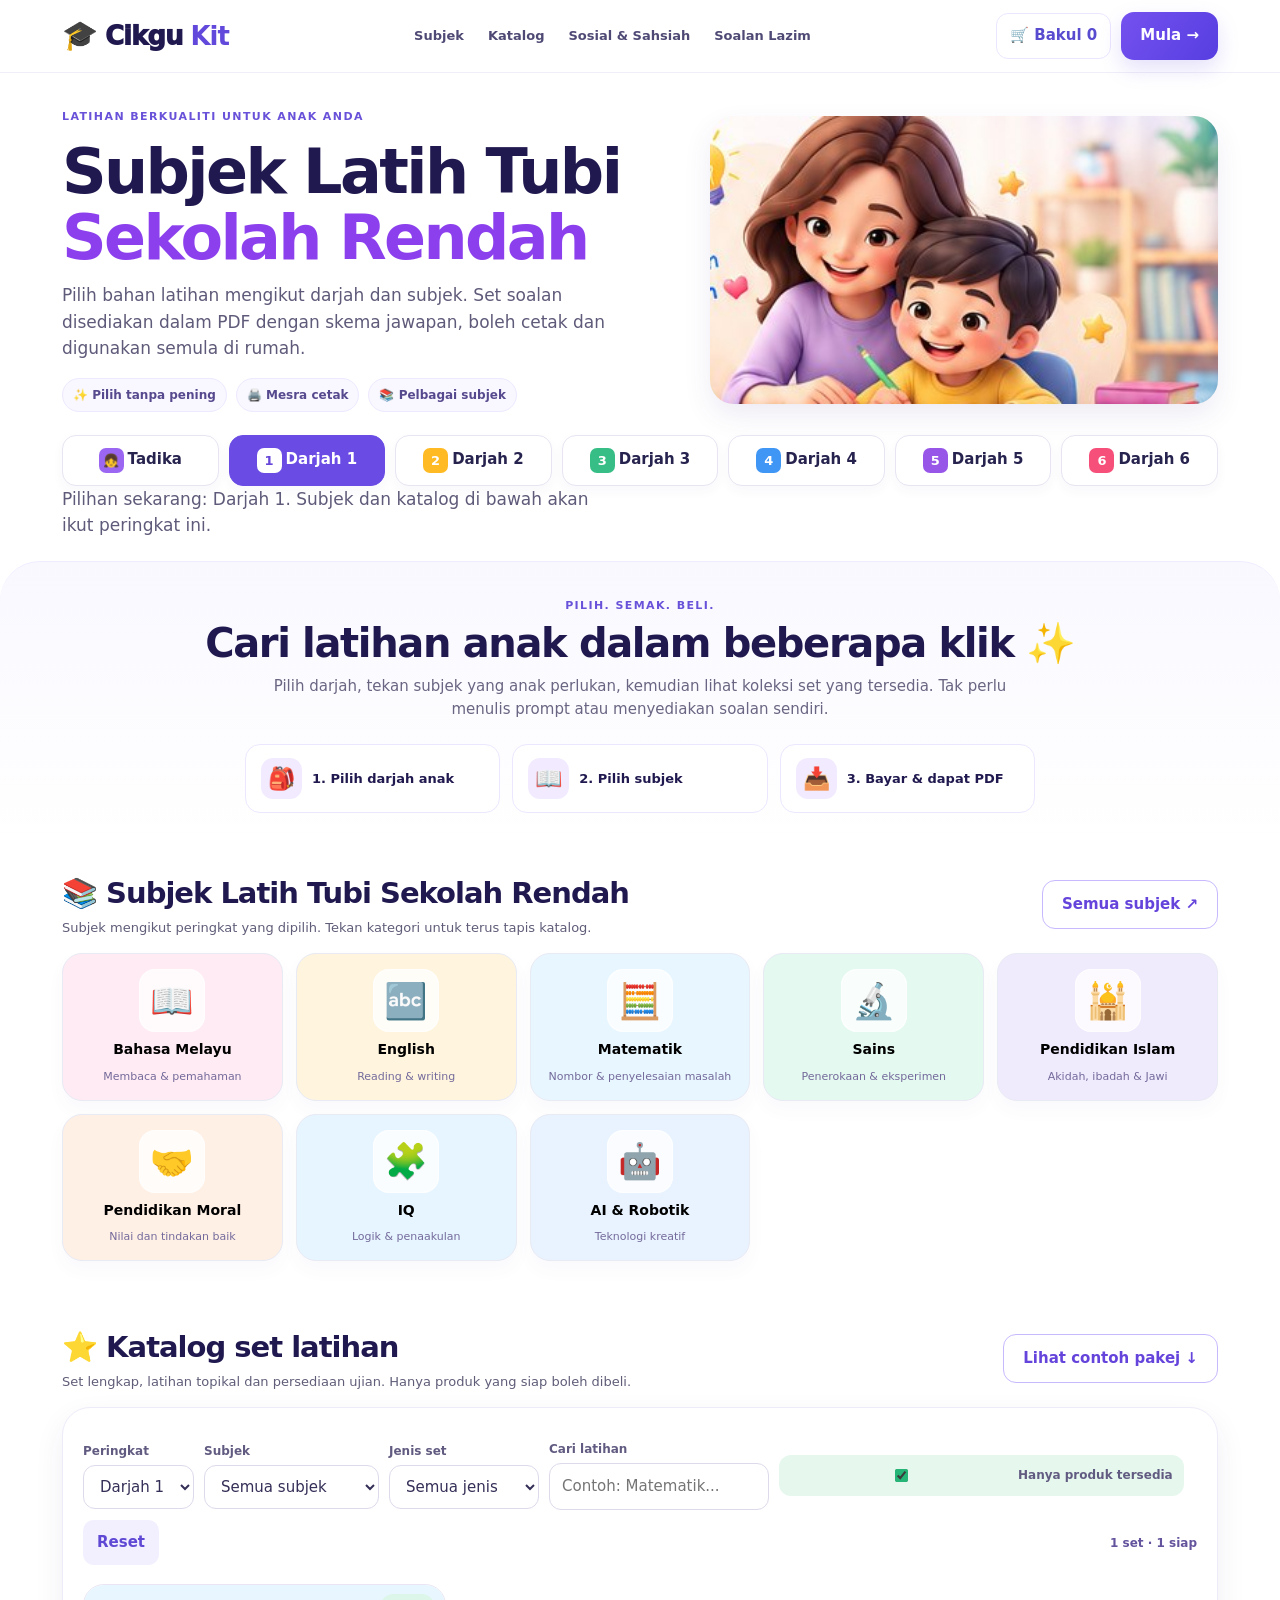
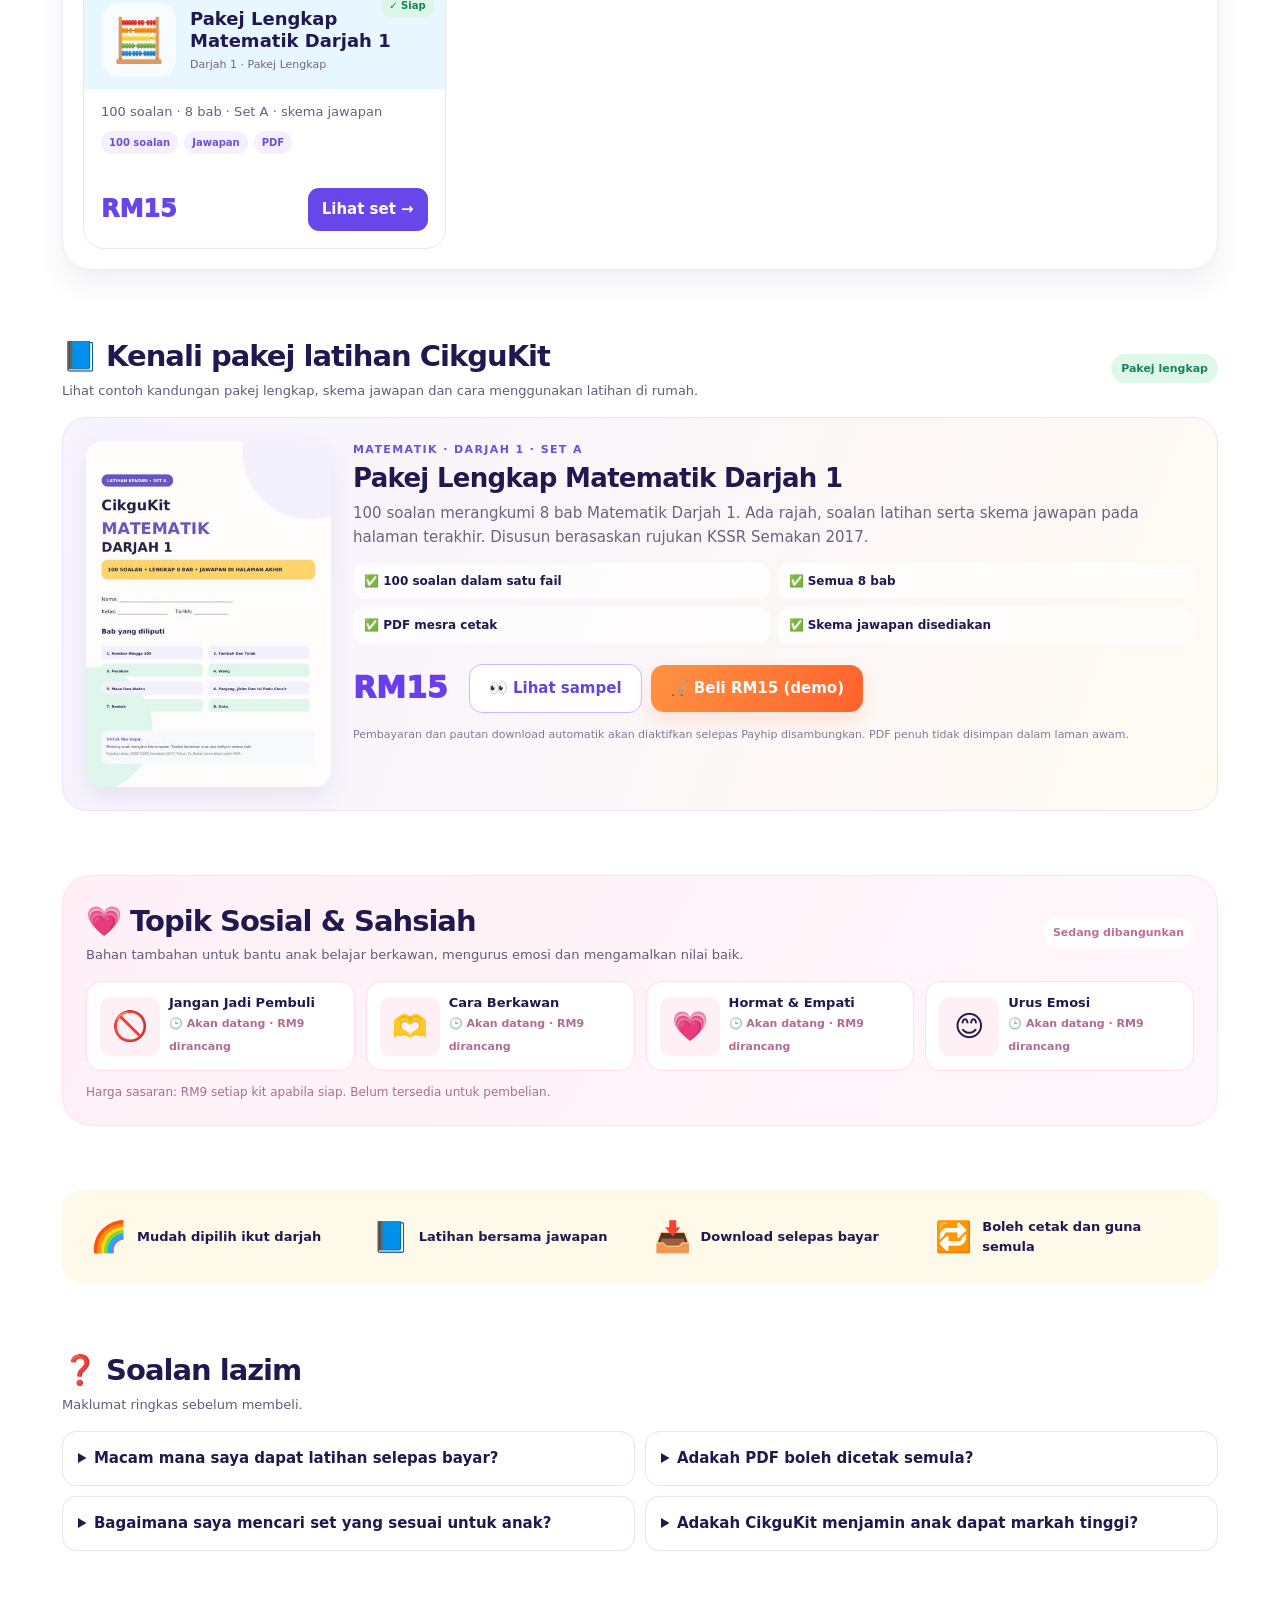
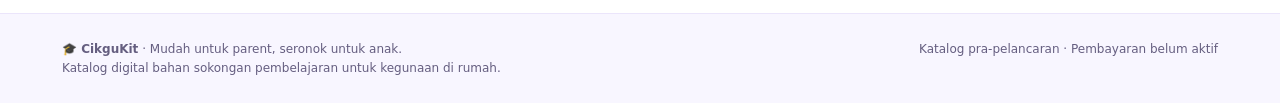
==== index.html @ 9983cd0e "Restore approved CikguKit V2 design and update main headings" ====
<!doctype html><html lang="ms"><head><meta charset="utf-8"><meta name="viewport" content="width=device-width,initial-scale=1"><meta name="theme-color" content="#ffffff"><meta name="robots" content="noindex,nofollow">
<title>CikguKit | Subjek Latih Tubi Sekolah Rendah</title><meta name="description" content="Pilih pakej latihan anak mengikut peringkat, subjek dan jenis latihan. PDF yang mesra cetak, lengkap dengan jawapan.">
<style>
:root{--ink:#20194f;--muted:#5f5d78;--purple:#6345eb;--purple2:#943cf0;--orange:#ff7536;--line:#ebe8f7;--shadow:0 12px 30px rgba(51,36,103,.075)}*{box-sizing:border-box}html{scroll-behavior:smooth}body{margin:0;font:15px/1.55 system-ui,-apple-system,Segoe UI,Arial,sans-serif;background:#fff;color:var(--ink)}button,input,select{font:inherit}button{cursor:pointer}a{text-decoration:none;color:inherit}button:focus-visible,a:focus-visible,input:focus-visible,select:focus-visible{outline:3px solid #ffb02e;outline-offset:2px} .wrap{max-width:1200px;margin:auto;padding:0 22px}.nav{position:sticky;top:0;z-index:15;border-bottom:1px solid #f1eef8;background:#fffffff4;backdrop-filter:blur(12px)}.navinner{min-height:72px;display:flex;justify-content:space-between;align-items:center;gap:16px}.brand{display:flex;gap:8px;align-items:center;font-size:26px;letter-spacing:-1px;font-weight:950;white-space:nowrap}.brand b{color:#6249db}.brand .logo{font-size:29px;line-height:1}.navlinks{display:flex;gap:24px;font-size:13px;font-weight:800;color:#4f4a75}.navlinks a:hover{color:var(--purple)}.navright{display:flex;gap:10px;align-items:center}.cartbutton{border-radius:12px;background:white;border:1px solid #ece5ff;padding:10px 13px;font-weight:850;color:#584bd0}.btn{display:inline-flex;align-items:center;justify-content:center;gap:9px;border:none;border-radius:13px;padding:12px 19px;font-weight:850;text-align:center}.primary{background:linear-gradient(125deg,#7451ef,#573ee0);color:white;box-shadow:0 9px 21px #7153e22e}.orange{background:linear-gradient(120deg,#ff9342,#ff622c);color:white;box-shadow:0 9px 20px #ff7c3429}.outline{border:1.5px solid #c8b9fe;background:#fff;color:#6544dc}.btn:hover{filter:brightness(.985);transform:translateY(-1px)}.eyebrow{font-size:11px;letter-spacing:1.4px;font-weight:900;color:#6952d9;text-transform:uppercase}.hero{padding:35px 0 22px}.herogrid{display:grid;grid-template-columns:1.1fr .9fr;gap:28px;align-items:center}.hero h1{font-size:clamp(40px,5vw,62px);letter-spacing:-2.6px;line-height:1.06;margin:14px 0 12px}.hero h1 em{font-style:normal;color:#8c40ed}.hero p{font-size:17px;color:#5e5a79;max-width:560px;margin:0}.hero-media{border-radius:24px;overflow:hidden;min-height:260px;background:#fff8f2;box-shadow:0 12px 28px #4d399119}.hero-media img{width:100%;height:100%;display:block;object-fit:cover}.tiny-benefits{display:flex;gap:9px;flex-wrap:wrap;margin-top:16px}.tiny-benefits span{background:#f9f7ff;border:1px solid #eee9ff;padding:7px 10px;border-radius:999px;font-size:12px;color:#57498e;font-weight:750}.gradegroup{display:grid;grid-template-columns:repeat(7,minmax(0,1fr));gap:10px;margin-top:23px}.grade{background:#fff;border:1px solid #e8e4f2;border-radius:14px;padding:12px 6px;box-shadow:0 5px 12px #4c3d7b0a;color:#27234f;font-weight:800}.grade strong{display:inline-grid;place-items:center;border-radius:7px;width:25px;height:25px;color:#fff;margin-right:4px;background:var(--g);font-size:13px}.grade.sel{background:#6a4ce5;color:#fff;border-color:#6a4ce5}.grade.sel strong{background:white;color:#6645d9}.selnote{font-size:12px;color:#77718c;margin:9px 0 0}
.intro{padding:31px 0 26px;border-radius:40px 40px 0 0;background:linear-gradient(180deg,#f9f8ff 0%,#fff 100%);border-top:1px solid #f0ecff}.center{text-align:center}.sectiontitle{font-size:clamp(28px,3.5vw,40px);letter-spacing:-1.35px;line-height:1.14;margin:5px 0 8px}.subtitle{color:#696582;margin:0 auto;max-width:740px}.how{display:grid;grid-template-columns:repeat(3,1fr);gap:12px;margin:23px auto 0;max-width:790px}.howitem{padding:13px 15px;background:#fff;border:1px solid #ece7ff;border-radius:15px;display:flex;align-items:center;gap:10px;font-weight:800;font-size:13px}.howitem .i{display:grid;place-items:center;background:#f2ebff;border-radius:12px;width:41px;height:41px;font-size:22px;flex:0 0 auto}
.block{padding:32px 0}.blocktitle{display:flex;justify-content:space-between;align-items:center;gap:15px;margin-bottom:15px}.blocktitle h2{margin:0;font-size:29px;letter-spacing:-1px}.blocktitle p{margin:2px 0 0;color:var(--muted);font-size:13px}.subjectgrid{display:grid;grid-template-columns:repeat(5,1fr);gap:13px}.subject{border:1px solid #e8eaf4;border-radius:20px;background:var(--bg);padding:15px 10px;text-align:center;box-shadow:0 9px 18px #5d4c9c09;min-height:145px;display:flex;flex-direction:column;align-items:center;gap:9px}.subject .ico{display:grid;place-items:center;background:#ffffffc9;border-radius:16px;width:66px;height:63px;font-size:35px;box-shadow:inset 0 0 0 1px #ffffffa0}.subject b{font-size:14px;line-height:1.25}.subject small{font-size:11px;color:#746a9b}.subject:hover,.subject.selected{border-color:#a997fb;box-shadow:0 10px 18px #7554dd22;transform:translateY(-2px)}.subject.selected{outline:2px solid #e6ddff}
.catalog-area{border-radius:28px;background:#fff;border:1px solid #eeeaf9;padding:20px;box-shadow:var(--shadow)}.filters{display:flex;gap:10px;align-items:center;flex-wrap:wrap;margin:12px 0 19px}.filters select,.filters input{border:1px solid #ded9eb;border-radius:12px;background:#fff;padding:11px 12px;color:#342f57}.filters label{font-size:12px;color:#625b81;font-weight:850}.filters .field{display:grid;gap:4px}.filters input{min-width:215px}.clear{border:none;background:#f2efff;color:#5f49d4;border-radius:11px;padding:11px 14px;font-weight:850}.availablefilter{display:flex;align-items:center;gap:6px;white-space:nowrap;background:#e6f8ee;padding:11px;border-radius:12px;font-size:12px;font-weight:850;color:#187d57}.availablefilter input{accent-color:#24b577}.catalogmeta{margin-left:auto;font-size:12px;font-weight:800;color:#64539d}.cataloggrid{display:grid;grid-template-columns:repeat(3,1fr);gap:13px}.product{border:1px solid #eae5f4;border-radius:21px;background:#fff;min-height:265px;display:flex;flex-direction:column;overflow:hidden}.product-top{padding:18px 18px 12px;background:var(--bg);position:relative;display:flex;gap:14px;align-items:center}.prodemoji{width:74px;height:74px;flex:0 0 auto;display:grid;place-items:center;border-radius:18px;background:#ffffffbd;font-size:43px}.prodname{font-size:18px;font-weight:900;line-height:1.21;margin:0}.prodsub{font-size:11px;color:#6c6686;margin-top:4px}.status{position:absolute;right:11px;top:9px;padding:4px 8px;background:#fff;border-radius:999px;font-size:10px;color:#83596b;font-weight:900}.status.live{color:#128257;background:#dcf6e9}.productbody{padding:13px 17px 17px;display:flex;flex:1;flex-direction:column;gap:8px}.productbody p{margin:0;color:#68617b;font-size:13px}.pills{display:flex;gap:6px;flex-wrap:wrap}.pills span{border-radius:999px;background:#f4f0ff;color:#6c50cf;padding:4px 8px;font-size:10px;font-weight:800}.price-row{margin-top:auto;display:flex;align-items:center;justify-content:space-between;gap:8px;padding-top:7px}.prodprice{font-size:24px;color:#6845ea;font-weight:950}.future{font-size:12px;font-weight:800;color:#998caa}.action{border:0;background:#6847ea;color:white;font-weight:850;border-radius:11px;padding:10px 14px}.action.futurebtn{background:#f0eefa;color:#8579aa;cursor:not-allowed}.empty{background:#f9f6ff;text-align:center;border-radius:18px;padding:26px;color:#635d80}.hidden{display:none!important}
.featured{display:grid;grid-template-columns:245px 1fr;gap:22px;padding:23px;background:linear-gradient(110deg,#f7f3ff,#fffaf2);border:1px solid #e9e3ff;border-radius:25px}.featured img{width:100%;height:auto;border-radius:16px;box-shadow:0 10px 22px #4e3f8518}.featured h3{font-size:26px;letter-spacing:-.7px;line-height:1.18;margin:5px 0 9px}.featured p{color:#6a6281;margin:0 0 14px}.tickgrid{display:grid;grid-template-columns:1fr 1fr;gap:8px;margin:10px 0 20px}.tickgrid span{font-size:12px;font-weight:750;background:#ffffffb9;padding:9px 11px;border-radius:12px}.tag{font-size:11px;font-weight:900;color:#18815b;background:#dff8ea;border-radius:999px;padding:6px 10px}.featureact{display:flex;gap:9px;flex-wrap:wrap;align-items:center}.loudprice{font-size:30px;font-weight:950;color:#693feb;margin-right:12px}
.sahsiah{background:linear-gradient(120deg,#fff0f6,#fff7fb);border:1px solid #ffe0ed;border-radius:29px;padding:23px}.sahsiahcards{display:grid;grid-template-columns:repeat(4,1fr);gap:11px}.sahsiahcard{border-radius:16px;background:#fff;border:1px solid #ffdeeb;padding:13px;display:flex;gap:9px;align-items:center}.sahsiahcard .pic{background:#fff0f6;border-radius:11px;width:60px;height:59px;display:grid;place-items:center;font-size:29px;flex:0 0 auto}.sahsiahcard b{font-size:13px;line-height:1.25;display:block}.sahsiahcard small{color:#b26b94;font-weight:750;font-size:11px}.benefitrow{display:grid;grid-template-columns:repeat(4,1fr);gap:7px;background:#fff9e9;border-radius:22px;padding:18px}.benefit{display:flex;align-items:center;gap:10px;padding:6px 10px;font-size:13px;font-weight:820}.benefit span{font-size:30px}.faqgrid{display:grid;grid-template-columns:1fr 1fr;gap:10px}details{padding:15px;border:1px solid #e8e2f5;border-radius:14px}summary{font-weight:850;cursor:pointer}details p{color:#6d6681;font-size:13px}.footer{margin-top:30px;padding:26px 0;background:#f8f6ff;border-top:1px solid #ebe5fb;color:#655e80;font-size:12px}.footer .footgrid{display:flex;justify-content:space-between;gap:18px;flex-wrap:wrap}
.dialog-bg{display:none;position:fixed;inset:0;background:#1f174cb8;z-index:40;align-items:center;justify-content:center;padding:18px}.dialog-bg.open{display:flex}.dialog{width:min(860px,100%);max-height:90vh;overflow:auto;border-radius:23px;background:white;padding:22px;box-shadow:0 22px 80px #10102940}.dhead{display:flex;align-items:center;justify-content:space-between;gap:8px;border-bottom:1px solid #f0eaf8;padding-bottom:12px}.dhead h3{margin:0;font-size:23px}.iconclose{background:#f1edff;border:none;border-radius:12px;padding:8px 12px;font-weight:900;color:#5443c5}.dcontent{display:grid;grid-template-columns:260px 1fr;gap:19px;padding:18px 0}.dcontent img{width:100%;border-radius:14px;border:1px solid #e9e3f9}.dcontent h4{font-size:22px;margin:0 0 8px}.dcontent p{color:#5f5b7a}.note{padding:12px 13px;border-radius:13px;background:#fff6df;border:1px solid #f9e7b9;color:#7c6227;font-size:12px}.toast{position:fixed;bottom:20px;right:20px;z-index:80;background:#2a2257;color:#fff;border-radius:14px;padding:13px 16px;box-shadow:0 15px 32px #2a20594f;max-width:350px;display:none}.toast.on{display:block}
@media(max-width:1000px){.herogrid{grid-template-columns:1fr 1fr}.subjectgrid{grid-template-columns:repeat(3,1fr)}.cataloggrid{grid-template-columns:1fr 1fr}.sahsiahcards{grid-template-columns:1fr 1fr}.gradegroup{grid-template-columns:repeat(4,1fr)}.featured{grid-template-columns:230px 1fr}.benefitrow{grid-template-columns:repeat(2,1fr)}}@media(max-width:680px){.wrap{padding:0 14px}.navlinks{display:none}.navright .cartbutton{display:none}.navinner{min-height:66px}.brand{font-size:23px}.herogrid{grid-template-columns:1fr}.hero{padding-top:24px}.hero h1{font-size:43px;letter-spacing:-1.6px}.hero-media{min-height:220px;max-height:250px}.gradegroup{grid-template-columns:repeat(3,1fr);gap:7px}.grade{padding:9px 4px;font-size:12px}.sectiontitle{font-size:31px}.subjectgrid{grid-template-columns:repeat(2,1fr)}.cataloggrid{grid-template-columns:1fr}.catalog-area{padding:12px}.filters .field{flex:1;min-width:125px}.filters select,.filters input{width:100%;min-width:0}.featured{grid-template-columns:1fr;padding:16px}.featured img{max-width:235px;margin:auto}.tickgrid{grid-template-columns:1fr}.sahsiahcards{grid-template-columns:1fr 1fr}.sahsiahcard{flex-direction:column;align-items:center;text-align:center}.benefitrow{grid-template-columns:1fr}.faqgrid{grid-template-columns:1fr}.dcontent{grid-template-columns:1fr}.dcontent img{max-width:230px;margin:auto}.how{grid-template-columns:1fr}}
</style></head><body>
<nav class="nav"><div class="wrap navinner"><a class="brand" href="#top"><span class="logo">🎓</span>Cikgu<b>Kit</b></a><div class="navlinks"><a href="#subjek">Subjek</a><a href="#katalog">Katalog</a><a href="#sahsiah">Sosial & Sahsiah</a><a href="#faq">Soalan Lazim</a></div><div class="navright"><button class="cartbutton" id="cart" type="button">🛒 Bakul 0</button><a href="#subjek" class="btn primary">Mula →</a></div></div></nav>
<main id="top"><section class="hero"><div class="wrap"><div class="herogrid"><div><div class="eyebrow">Latihan berkualiti untuk anak anda</div><h1>Subjek Latih Tubi<br><em>Sekolah Rendah</em></h1><p>Pilih bahan latihan mengikut darjah dan subjek. Set soalan disediakan dalam PDF dengan skema jawapan, boleh cetak dan digunakan semula di rumah.</p><div class="tiny-benefits"><span>✨ Pilih tanpa pening</span><span>🖨️ Mesra cetak</span><span>📚 Pelbagai subjek</span></div></div><div class="hero-media"><img src="[data-uri]" alt="Ilustrasi ibu membantu anak belajar"></div></div><div class="gradegroup" id="gradegroup" aria-label="Pilih peringkat pembelajaran"></div><p class="selnote" id="gradehint">Pilih peringkat anak dahulu. Penapis katalog akan ikut pilihan ini.</p></div></section>
<section class="intro"><div class="wrap center"><span class="eyebrow">Pilih. Semak. Beli.</span><h2 class="sectiontitle">Cari latihan anak dalam beberapa klik ✨</h2><p class="subtitle">Pilih darjah, tekan subjek yang anak perlukan, kemudian lihat koleksi set yang tersedia. Tak perlu menulis prompt atau menyediakan soalan sendiri.</p><div class="how"><div class="howitem"><span class="i">🎒</span>1. Pilih darjah anak</div><div class="howitem"><span class="i">📖</span>2. Pilih subjek</div><div class="howitem"><span class="i">📥</span>3. Bayar & dapat PDF</div></div></div></section>
<section class="block" id="subjek"><div class="wrap"><div class="blocktitle"><div><h2>📚 Subjek Latih Tubi Sekolah Rendah</h2><p>Subjek mengikut peringkat yang dipilih. Tekan kategori untuk terus tapis katalog.</p></div><button class="btn outline" id="showAllSubj">Semua subjek ↗</button></div><div class="subjectgrid" id="subjectgrid"></div></div></section>
<section class="block" id="katalog"><div class="wrap"><div class="blocktitle"><div><h2>⭐ Katalog set latihan</h2><p>Set lengkap, latihan topikal dan persediaan ujian. Hanya produk yang siap boleh dibeli.</p></div><a href="#pilihan" class="btn outline">Lihat contoh pakej ↓</a></div><div class="catalog-area"><div class="filters"><div class="field"><label for="gradeFilter">Peringkat</label><select id="gradeFilter"></select></div><div class="field"><label for="subjectFilter">Subjek</label><select id="subjectFilter"></select></div><div class="field"><label for="typeFilter">Jenis set</label><select id="typeFilter"><option value="all">Semua jenis</option><option value="Lengkap">Pakej lengkap</option><option value="Topikal">Topikal</option><option value="Ujian">Set ujian</option></select></div><div class="field"><label for="searchFilter">Cari latihan</label><input id="searchFilter" placeholder="Contoh: Matematik..." type="search"></div><label class="availablefilter"><input type="checkbox" id="availableOnly" checked> Hanya produk tersedia</label><button id="clearFilters" class="clear" type="button">Reset</button><span id="catalogCount" class="catalogmeta"></span></div><div class="cataloggrid" id="cataloggrid"></div><div id="noResults" class="empty hidden">🧸 Belum ada set tersedia untuk pilihan ini. Cuba subjek lain atau nyah tanda “Hanya produk tersedia” untuk meneroka koleksi yang sedang disediakan.</div></div></div></section>
<section class="block" id="pilihan"><div class="wrap"><div class="blocktitle"><div><h2>📘 Kenali pakej latihan CikguKit</h2><p>Lihat contoh kandungan pakej lengkap, skema jawapan dan cara menggunakan latihan di rumah.</p></div><span class="tag">Pakej lengkap</span></div><div class="featured"><img src="[data-uri]" alt="Kulit Matematik Darjah 1 Set Lengkap A"><div><div class="eyebrow">Matematik · Darjah 1 · Set A</div><h3>Pakej Lengkap Matematik Darjah 1</h3><p>100 soalan merangkumi 8 bab Matematik Darjah 1. Ada rajah, soalan latihan serta skema jawapan pada halaman terakhir. Disusun berasaskan rujukan KSSR Semakan 2017.</p><div class="tickgrid"><span>✅ 100 soalan dalam satu fail</span><span>✅ Semua 8 bab</span><span>✅ PDF mesra cetak</span><span>✅ Skema jawapan disediakan</span></div><div class="featureact"><b class="loudprice">RM15</b><button id="sampleBtn" class="btn outline" type="button">👀 Lihat sampel</button><button id="checkoutBtn" class="btn orange" type="button">🛒 Beli RM15 (demo)</button></div><p style="font-size:11px;margin-top:13px;color:#817996">Pembayaran dan pautan download automatik akan diaktifkan selepas Payhip disambungkan. PDF penuh tidak disimpan dalam laman awam.</p></div></div></div></section>
<section class="block" id="sahsiah"><div class="wrap"><div class="sahsiah"><div class="blocktitle"><div><h2>💗 Topik Sosial & Sahsiah</h2><p>Bahan tambahan untuk bantu anak belajar berkawan, mengurus emosi dan mengamalkan nilai baik.</p></div><span class="tag" style="background:#fff;color:#c26c97">Sedang dibangunkan</span></div><div class="sahsiahcards" id="sahsiahcards"></div><p style="color:#a76f91;font-size:12px;margin:12px 0 0">Harga sasaran: RM9 setiap kit apabila siap. Belum tersedia untuk pembelian.</p></div></div></section>
<section class="block"><div class="wrap"><div class="benefitrow"><div class="benefit"><span>🌈</span>Mudah dipilih ikut darjah</div><div class="benefit"><span>📘</span>Latihan bersama jawapan</div><div class="benefit"><span>📥</span>Download selepas bayar</div><div class="benefit"><span>🔁</span>Boleh cetak dan guna semula</div></div></div></section>
<section class="block" id="faq"><div class="wrap"><div class="blocktitle"><div><h2>❓ Soalan lazim</h2><p>Maklumat ringkas sebelum membeli.</p></div></div><div class="faqgrid"><details><summary>Macam mana saya dapat latihan selepas bayar?</summary><p>Apabila checkout Payhip diaktifkan, pelanggan akan dapat pautan download PDF selepas bayaran berjaya, bersama email pengesahan. Checkout sebenar belum disambung dalam prototype ini.</p></details><details><summary>Adakah PDF boleh dicetak semula?</summary><p>Ya, untuk kegunaan peribadi dan keluarga seperti yang dinyatakan dalam lesen produk. Tidak dibenarkan menjual atau mengedarkan semula fail.</p></details><details><summary>Bagaimana saya mencari set yang sesuai untuk anak?</summary><p>Koleksi CikguKit disusun mengikut darjah dan subjek. Pilih peringkat anak, kemudian gunakan penapis “Hanya produk tersedia” untuk melihat pakej yang boleh dibeli.</p></details><details><summary>Adakah CikguKit menjamin anak dapat markah tinggi?</summary><p>Tidak. Latihan membantu ulang kaji dan mengukuhkan kemahiran, tetapi pencapaian bergantung pada tahap anak, bimbingan dan latihan berterusan. CikguKit bukan bahan rasmi KPM.</p></details></div></div></section>
</main><footer class="footer"><div class="wrap footgrid"><div><b>🎓 CikguKit</b> · Mudah untuk parent, seronok untuk anak.<div>Katalog digital bahan sokongan pembelajaran untuk kegunaan di rumah.</div></div><div>Katalog pra-pelancaran · Pembayaran belum aktif</div></div></footer>
<div class="dialog-bg" id="dialogBg" role="presentation"><div class="dialog" role="dialog" aria-modal="true" aria-labelledby="dialogTitle"><div class="dhead"><h3 id="dialogTitle">Sampel Matematik Darjah 1</h3><button class="iconclose" id="closeDialog" aria-label="Tutup" type="button">✕</button></div><div class="dcontent"><img src="[data-uri]" alt="Sampel satu halaman soalan CikguKit"><div><h4>Matematik Darjah 1: Set Lengkap A</h4><div class="pills"><span>100 soalan</span><span>8 bab</span><span>PDF A4</span><span>Jawapan di hujung</span></div><p>Ini hanya contoh halaman latihan supaya ibu bapa boleh melihat gaya soalan dan susun atur sebelum membeli.</p><p><b>RM15</b> untuk satu fail PDF lengkap. Boleh digunakan semula bagi latihan di rumah.</p><div class="note">Fail penuh hanya akan dihantar selepas pembayaran disahkan apabila checkout aktif. Demo ini tidak menerima bayaran.</div><div style="margin-top:13px;display:flex;gap:8px;flex-wrap:wrap"><button class="btn orange" id="buyDialog" type="button">Beli RM15 (belum aktif)</button><button class="btn outline" id="closeDialog2" type="button">Tutup</button></div></div></div></div></div><div class="toast" id="toast" role="status" aria-live="polite"></div>
<script>
// MASUKKAN URL PRODUK PAYHIP YANG SEBENAR SELEPAS PEMBAYARAN DIUJI.
window.CIKGUKIT_CONFIG = { payhipProductUrl: '' };
const grades=['Tadika','Darjah 1','Darjah 2','Darjah 3','Darjah 4','Darjah 5','Darjah 6'];
const subjectMeta={
'Matematik':{emoji:'🧮',bg:'#e8f6ff',label:'Nombor & penyelesaian masalah'},
'Bahasa Melayu':{emoji:'📖',bg:'#ffebf3',label:'Membaca & pemahaman'},
'English':{emoji:'🔤',bg:'#fff5df',label:'Reading & writing'},
'Sains':{emoji:'🔬',bg:'#e4f9f0',label:'Penerokaan & eksperimen'},
'Pendidikan Islam':{emoji:'🕌',bg:'#f0eafd',label:'Akidah, ibadah & Jawi'},
'Pendidikan Moral':{emoji:'🤝',bg:'#fff0e6',label:'Nilai dan tindakan baik'},
'IQ':{emoji:'🧩',bg:'#e6f5ff',label:'Logik & penaakulan'},
'Sejarah':{emoji:'🏛️',bg:'#fff3e2',label:'Warisan & peristiwa'},
'AI & Robotik':{emoji:'🤖',bg:'#e8f3ff',label:'Teknologi kreatif'},
'Nilai Murni':{emoji:'💞',bg:'#ffeaf5',label:'Aktiviti emosi & sahsiah'},
'Matematik Awal':{emoji:'🔢',bg:'#e8f7ff',label:'Nombor, bentuk & padanan'},
'Sains & Penerokaan':{emoji:'🌱',bg:'#eaf8ea',label:'Alam dan pemerhatian'}
};
function validSubjects(g){return g==='Tadika' ? ['Bahasa Melayu','English','Matematik Awal','Sains & Penerokaan','Pendidikan Islam','Nilai Murni','IQ','AI & Robotik'] : ['Bahasa Melayu','English','Matematik','Sains','Pendidikan Islam','Pendidikan Moral','IQ',...(parseInt(g.replace('Darjah ',''),10)>=4?['Sejarah']:[]),'AI & Robotik'];}
const subjectList=[...new Set(Object.values(grades.map(validSubjects)).flat())];
const PRODUCTS=[];
for (const g of grades){
  const subs=validSubjects(g);
  for(const s of subs){
    const isReady=g==='Darjah 1'&&s==='Matematik';
    PRODUCTS.push({id:`p-${g}-${s}`,grade:g,subject:s,type:'Lengkap',title:`Pakej Lengkap ${s} ${g}`,status:isReady?'ready':'soon',description:isReady?'100 soalan · 8 bab · Set A · skema jawapan':'Koleksi pakej mengikut darjah dan subjek',price:isReady?15:null});
  }
  if(g!=='Tadika'){
    PRODUCTS.push({id:`exam-mid-${g}`,grade:g,subject:'Matematik',type:'Ujian',title:`Matematik ${g}: Pertengahan Tahun`,status:'soon',description:'Set ujian berbahagian mengikut tahap',price:null});
    PRODUCTS.push({id:`exam-final-${g}`,grade:g,subject:'Matematik',type:'Ujian',title:`Matematik ${g}: Akhir Tahun`,status:'soon',description:'Set ujian berbahagian mengikut tahap',price:null});
  }
}
let grade='Darjah 1', subject='Semua';
const $=id=>document.getElementById(id);
let toastTimer;
function toast(m){$('toast').textContent=m;$('toast').classList.add('on');clearTimeout(toastTimer);toastTimer=setTimeout(()=>$('toast').classList.remove('on'),4400)}
function gradeHTML(g,i){return `<button type="button" class="grade ${i===0?'':`g${i}`} ${g===grade?'sel':''}" data-grade="${g}" style="--g:${['#9b67f2','#ff5274','#ffba24','#37be86','#3f96f5','#9856e9','#f54f7a'][i]}"><strong>${i===0?'👧':i}</strong>${g}</button>`}
function renderGrades(){$('gradegroup').innerHTML=grades.map(gradeHTML).join('');$('gradeFilter').innerHTML=grades.map(g=>`<option ${g===grade?'selected':''}>${g}</option>`).join('');$('gradehint').textContent=`Pilihan sekarang: ${grade}. Subjek dan katalog di bawah akan ikut peringkat ini.`;}
function renderSubjects(){const list=validSubjects(grade);if(!list.includes(subject))subject='Semua';$('subjectgrid').innerHTML=list.map(s=>{const m=subjectMeta[s];return `<button type="button" class="subject ${subject===s?'selected':''}" data-subject="${s}" style="--bg:${m.bg}"><span class="ico">${m.emoji}</span><b>${s}</b><small>${m.label}</small></button>`}).join('');$('subjectFilter').innerHTML=['Semua',...list].map(s=>`<option value="${s}" ${s===subject?'selected':''}>${s==='Semua'?'Semua subjek':s}</option>`).join('')}
function productCard(p){const m=subjectMeta[p.subject]||subjectMeta['Matematik'];const ready=p.status==='ready';return `<article class="product"><div class="product-top" style="--bg:${m.bg}"><div class="prodemoji">${m.emoji}</div><div><h3 class="prodname">${p.title}</h3><div class="prodsub">${p.grade} · ${p.type==='Lengkap'?'Pakej Lengkap':p.type==='Ujian'?'Set Ujian':'Topikal'}</div></div><span class="status ${ready?'live':''}">${ready?'✓ Siap':'Akan datang'}</span></div><div class="productbody"><p>${p.description}</p><div class="pills">${ready?'<span>100 soalan</span><span>Jawapan</span><span>PDF</span>':'<span>Sedang disediakan</span>'}</div><div class="price-row"><div class="${ready?'prodprice':'future'}">${ready?'RM15':'Belum dijual'}</div>${ready?'<button type="button" data-action="detail" class="action">Lihat set →</button>':'<button type="button" class="action futurebtn" disabled>Akan datang</button>'}</div></div></article>`}
function renderCatalog(){const type=$('typeFilter').value,term=$('searchFilter').value.trim().toLowerCase();let all=PRODUCTS.filter(p=>p.grade===grade&&(subject==='Semua'||p.subject===subject)&&(type==='all'||p.type===type)&&(!$('availableOnly').checked||p.status==='ready')&&(!term||`${p.title} ${p.description}`.toLowerCase().includes(term)));all.sort((a,b)=>(a.status==='ready'?-1:1)-(b.status==='ready'?-1:1));$('catalogCount').textContent=`${all.length} set · ${all.filter(p=>p.status==='ready').length} siap`;const shown=all.slice(0,12);$('cataloggrid').innerHTML=shown.map(productCard).join('');$('noResults').classList.toggle('hidden',all.length>0);}
function sync(){renderGrades();renderSubjects();renderCatalog()}
$('gradegroup').addEventListener('click',e=>{const b=e.target.closest('[data-grade]');if(!b)return;grade=b.dataset.grade;subject='Semua';$('typeFilter').value='all';$('searchFilter').value='';sync();});
$('subjectgrid').addEventListener('click',e=>{const b=e.target.closest('[data-subject]');if(!b)return;subject=b.dataset.subject;sync();$('katalog').scrollIntoView({behavior:'smooth',block:'start'})});
$('gradeFilter').addEventListener('change',e=>{grade=e.target.value;subject='Semua';sync()});
$('subjectFilter').addEventListener('change',e=>{subject=e.target.value;renderSubjects();renderCatalog()});
$('typeFilter').addEventListener('change',renderCatalog);$('searchFilter').addEventListener('input',renderCatalog);$('availableOnly').addEventListener('change',renderCatalog);
$('clearFilters').addEventListener('click',()=>{subject='Semua';$('typeFilter').value='all';$('searchFilter').value='';$('availableOnly').checked=true;sync()});
$('showAllSubj').addEventListener('click',()=>{subject='Semua';sync();$('katalog').scrollIntoView({behavior:'smooth'})});
function openSample(){$('dialogBg').classList.add('open');$('closeDialog').focus();document.body.style.overflow='hidden'}
function closeSample(){$('dialogBg').classList.remove('open');document.body.style.overflow=''}
$('sampleBtn').addEventListener('click',openSample);$('closeDialog').addEventListener('click',closeSample);$('closeDialog2').addEventListener('click',closeSample);$('dialogBg').addEventListener('click',e=>{if(e.target===$('dialogBg'))closeSample()});window.addEventListener('keydown',e=>{if(e.key==='Escape')closeSample()});
function checkout(){const url=String(window.CIKGUKIT_CONFIG?.payhipProductUrl||'').trim();if(/^https:\/\/payhip\.com\//i.test(url))window.location.href=url;else toast('Demo: Checkout belum aktif. Tambah URL produk Payhip selepas pembayaran dan download diuji.');}
$('checkoutBtn').addEventListener('click',checkout);$('buyDialog').addEventListener('click',checkout);$('cart').addEventListener('click',()=>toast('Bakul belum aktif. Selepas produk Payhip diterbitkan, parent boleh membeli dari laman ini.'));
$('cataloggrid').addEventListener('click',e=>{if(e.target.closest('[data-action="detail"]'))$('pilihan').scrollIntoView({behavior:'smooth'})});
$('sahsiahcards').innerHTML=[['🚫','Jangan Jadi Pembuli'],['🫶','Cara Berkawan'],['💗','Hormat & Empati'],['😊','Urus Emosi']].map(([i,n])=>`<div class="sahsiahcard"><span class="pic">${i}</span><div><b>${n}</b><small>🕒 Akan datang · RM9 dirancang</small></div></div>`).join('');
sync();
</script></body></html>
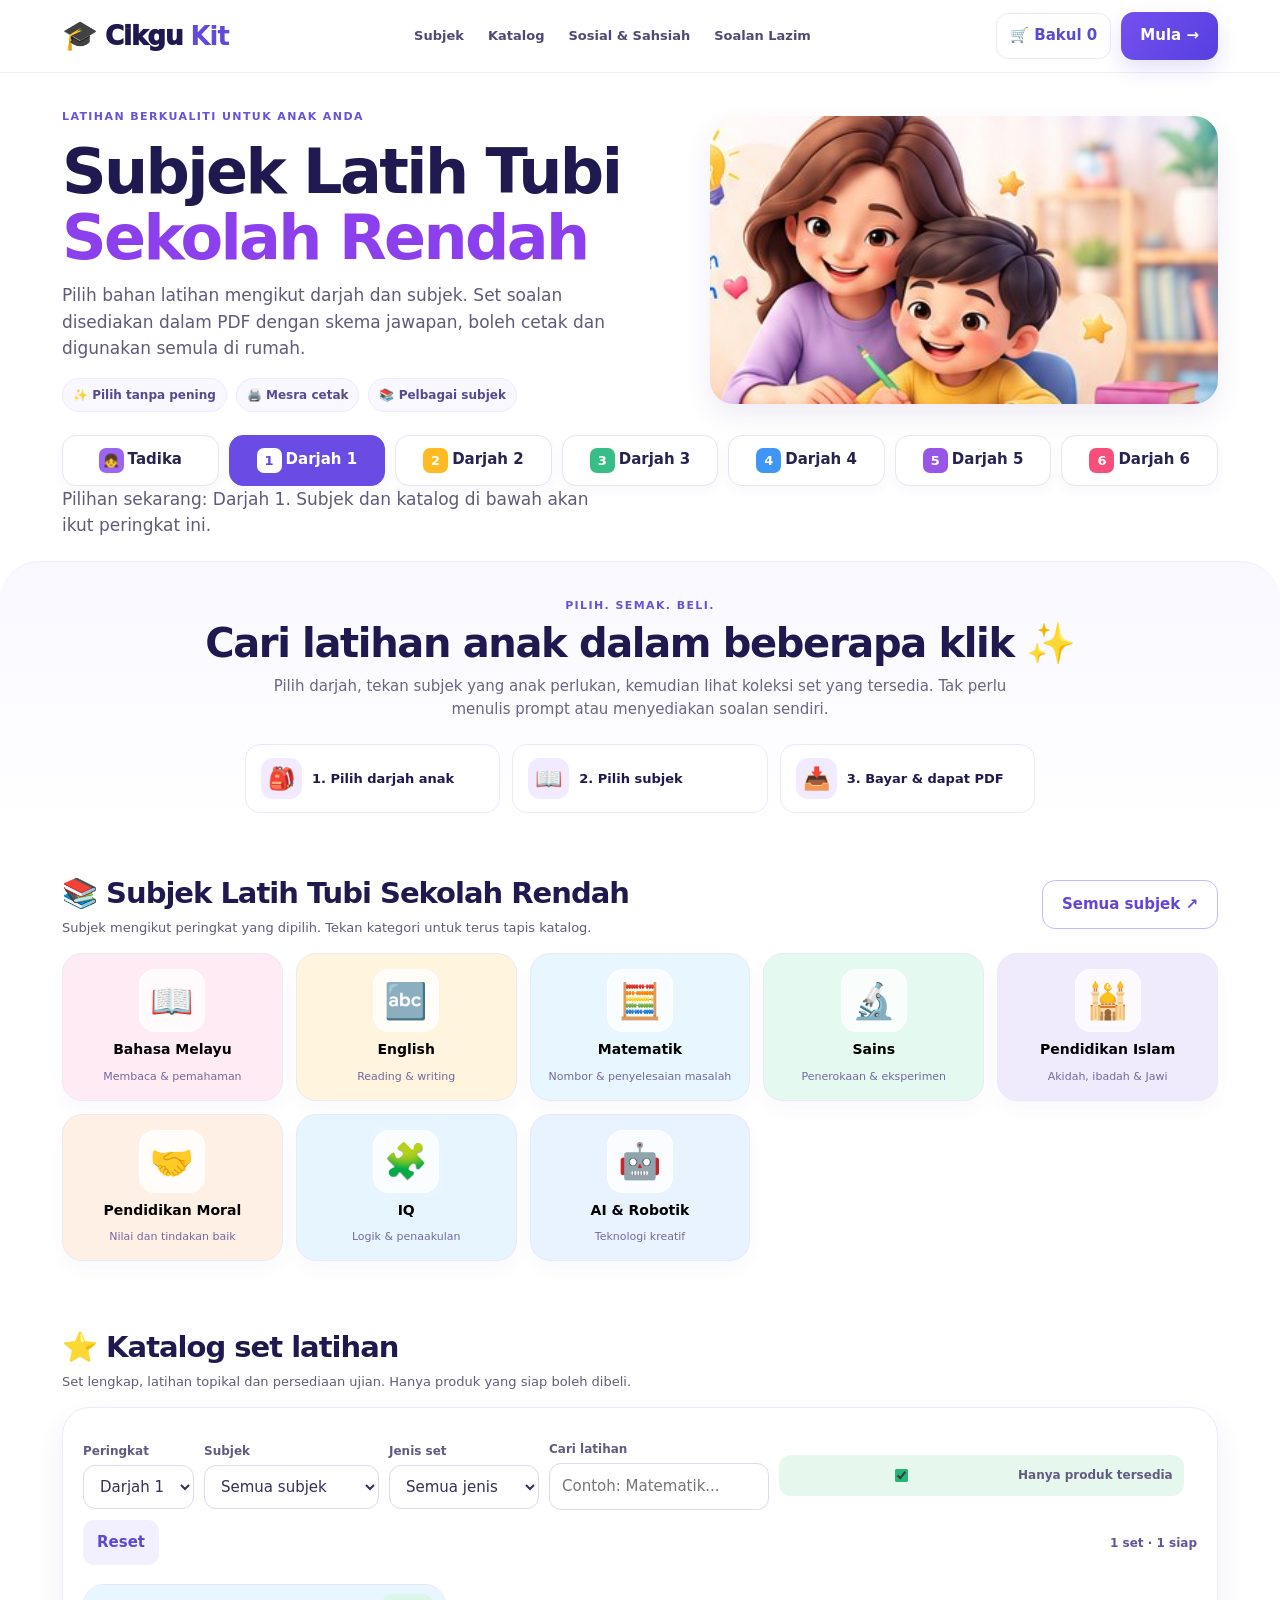
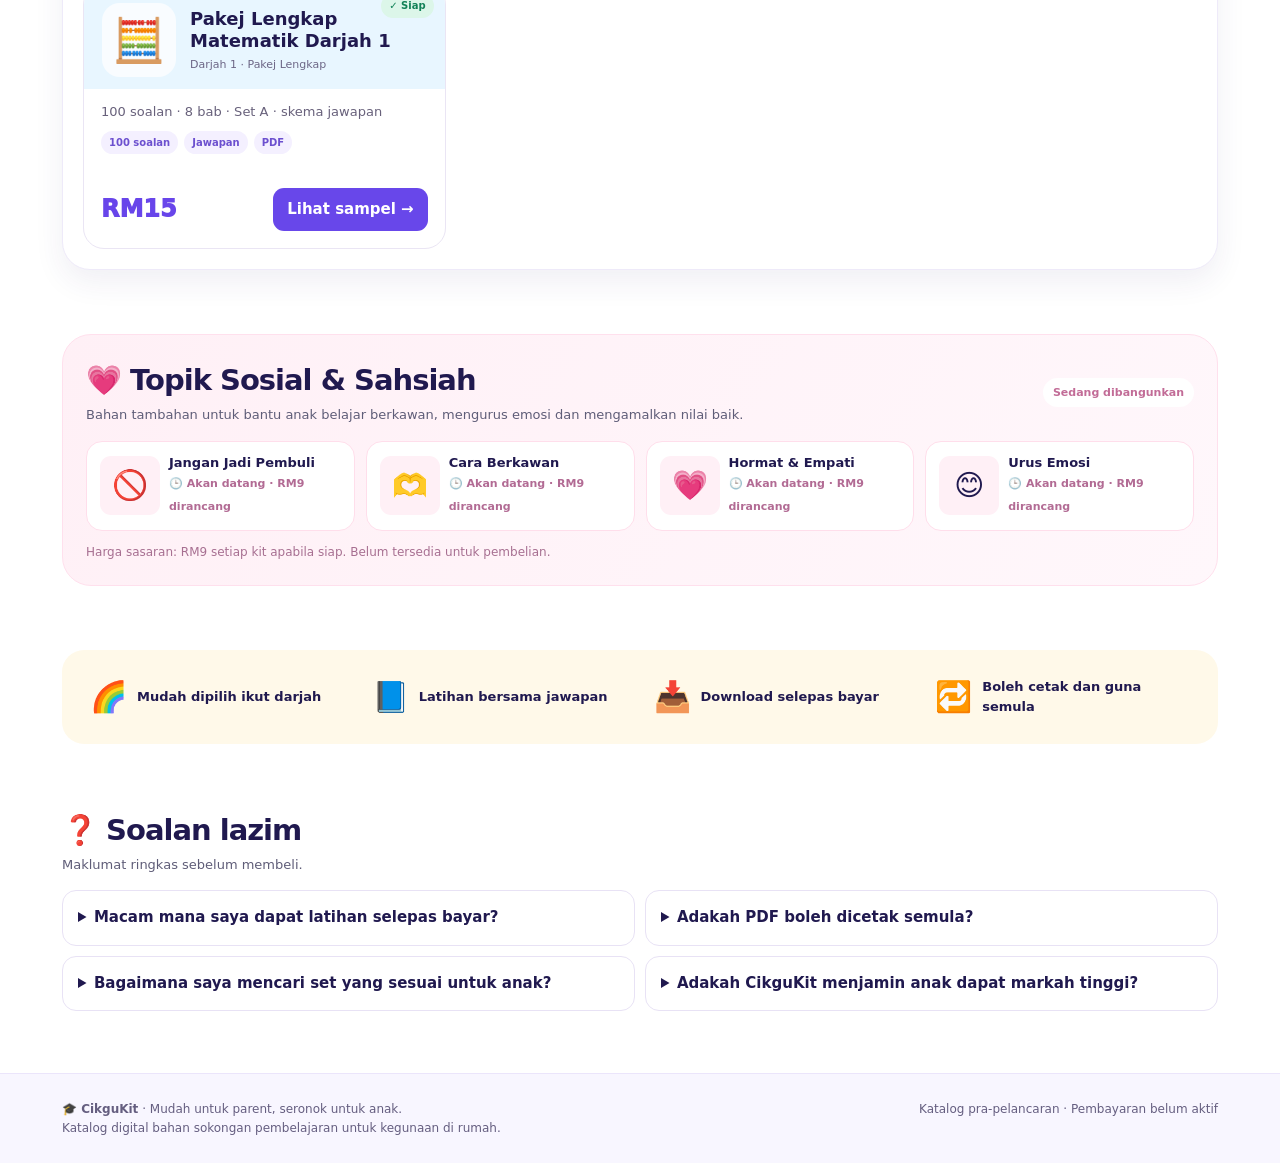
==== commit e10fce6e: "Remove featured CikguKit sample section and clean catalogue links" ====
--- a/index.html
+++ b/index.html
@@ -5,17 +5,16 @@
 .intro{padding:31px 0 26px;border-radius:40px 40px 0 0;background:linear-gradient(180deg,#f9f8ff 0%,#fff 100%);border-top:1px solid #f0ecff}.center{text-align:center}.sectiontitle{font-size:clamp(28px,3.5vw,40px);letter-spacing:-1.35px;line-height:1.14;margin:5px 0 8px}.subtitle{color:#696582;margin:0 auto;max-width:740px}.how{display:grid;grid-template-columns:repeat(3,1fr);gap:12px;margin:23px auto 0;max-width:790px}.howitem{padding:13px 15px;background:#fff;border:1px solid #ece7ff;border-radius:15px;display:flex;align-items:center;gap:10px;font-weight:800;font-size:13px}.howitem .i{display:grid;place-items:center;background:#f2ebff;border-radius:12px;width:41px;height:41px;font-size:22px;flex:0 0 auto}
 .block{padding:32px 0}.blocktitle{display:flex;justify-content:space-between;align-items:center;gap:15px;margin-bottom:15px}.blocktitle h2{margin:0;font-size:29px;letter-spacing:-1px}.blocktitle p{margin:2px 0 0;color:var(--muted);font-size:13px}.subjectgrid{display:grid;grid-template-columns:repeat(5,1fr);gap:13px}.subject{border:1px solid #e8eaf4;border-radius:20px;background:var(--bg);padding:15px 10px;text-align:center;box-shadow:0 9px 18px #5d4c9c09;min-height:145px;display:flex;flex-direction:column;align-items:center;gap:9px}.subject .ico{display:grid;place-items:center;background:#ffffffc9;border-radius:16px;width:66px;height:63px;font-size:35px;box-shadow:inset 0 0 0 1px #ffffffa0}.subject b{font-size:14px;line-height:1.25}.subject small{font-size:11px;color:#746a9b}.subject:hover,.subject.selected{border-color:#a997fb;box-shadow:0 10px 18px #7554dd22;transform:translateY(-2px)}.subject.selected{outline:2px solid #e6ddff}
 .catalog-area{border-radius:28px;background:#fff;border:1px solid #eeeaf9;padding:20px;box-shadow:var(--shadow)}.filters{display:flex;gap:10px;align-items:center;flex-wrap:wrap;margin:12px 0 19px}.filters select,.filters input{border:1px solid #ded9eb;border-radius:12px;background:#fff;padding:11px 12px;color:#342f57}.filters label{font-size:12px;color:#625b81;font-weight:850}.filters .field{display:grid;gap:4px}.filters input{min-width:215px}.clear{border:none;background:#f2efff;color:#5f49d4;border-radius:11px;padding:11px 14px;font-weight:850}.availablefilter{display:flex;align-items:center;gap:6px;white-space:nowrap;background:#e6f8ee;padding:11px;border-radius:12px;font-size:12px;font-weight:850;color:#187d57}.availablefilter input{accent-color:#24b577}.catalogmeta{margin-left:auto;font-size:12px;font-weight:800;color:#64539d}.cataloggrid{display:grid;grid-template-columns:repeat(3,1fr);gap:13px}.product{border:1px solid #eae5f4;border-radius:21px;background:#fff;min-height:265px;display:flex;flex-direction:column;overflow:hidden}.product-top{padding:18px 18px 12px;background:var(--bg);position:relative;display:flex;gap:14px;align-items:center}.prodemoji{width:74px;height:74px;flex:0 0 auto;display:grid;place-items:center;border-radius:18px;background:#ffffffbd;font-size:43px}.prodname{font-size:18px;font-weight:900;line-height:1.21;margin:0}.prodsub{font-size:11px;color:#6c6686;margin-top:4px}.status{position:absolute;right:11px;top:9px;padding:4px 8px;background:#fff;border-radius:999px;font-size:10px;color:#83596b;font-weight:900}.status.live{color:#128257;background:#dcf6e9}.productbody{padding:13px 17px 17px;display:flex;flex:1;flex-direction:column;gap:8px}.productbody p{margin:0;color:#68617b;font-size:13px}.pills{display:flex;gap:6px;flex-wrap:wrap}.pills span{border-radius:999px;background:#f4f0ff;color:#6c50cf;padding:4px 8px;font-size:10px;font-weight:800}.price-row{margin-top:auto;display:flex;align-items:center;justify-content:space-between;gap:8px;padding-top:7px}.prodprice{font-size:24px;color:#6845ea;font-weight:950}.future{font-size:12px;font-weight:800;color:#998caa}.action{border:0;background:#6847ea;color:white;font-weight:850;border-radius:11px;padding:10px 14px}.action.futurebtn{background:#f0eefa;color:#8579aa;cursor:not-allowed}.empty{background:#f9f6ff;text-align:center;border-radius:18px;padding:26px;color:#635d80}.hidden{display:none!important}
-.featured{display:grid;grid-template-columns:245px 1fr;gap:22px;padding:23px;background:linear-gradient(110deg,#f7f3ff,#fffaf2);border:1px solid #e9e3ff;border-radius:25px}.featured img{width:100%;height:auto;border-radius:16px;box-shadow:0 10px 22px #4e3f8518}.featured h3{font-size:26px;letter-spacing:-.7px;line-height:1.18;margin:5px 0 9px}.featured p{color:#6a6281;margin:0 0 14px}.tickgrid{display:grid;grid-template-columns:1fr 1fr;gap:8px;margin:10px 0 20px}.tickgrid span{font-size:12px;font-weight:750;background:#ffffffb9;padding:9px 11px;border-radius:12px}.tag{font-size:11px;font-weight:900;color:#18815b;background:#dff8ea;border-radius:999px;padding:6px 10px}.featureact{display:flex;gap:9px;flex-wrap:wrap;align-items:center}.loudprice{font-size:30px;font-weight:950;color:#693feb;margin-right:12px}
+.tag{font-size:11px;font-weight:900;color:#18815b;background:#dff8ea;border-radius:999px;padding:6px 10px}
 .sahsiah{background:linear-gradient(120deg,#fff0f6,#fff7fb);border:1px solid #ffe0ed;border-radius:29px;padding:23px}.sahsiahcards{display:grid;grid-template-columns:repeat(4,1fr);gap:11px}.sahsiahcard{border-radius:16px;background:#fff;border:1px solid #ffdeeb;padding:13px;display:flex;gap:9px;align-items:center}.sahsiahcard .pic{background:#fff0f6;border-radius:11px;width:60px;height:59px;display:grid;place-items:center;font-size:29px;flex:0 0 auto}.sahsiahcard b{font-size:13px;line-height:1.25;display:block}.sahsiahcard small{color:#b26b94;font-weight:750;font-size:11px}.benefitrow{display:grid;grid-template-columns:repeat(4,1fr);gap:7px;background:#fff9e9;border-radius:22px;padding:18px}.benefit{display:flex;align-items:center;gap:10px;padding:6px 10px;font-size:13px;font-weight:820}.benefit span{font-size:30px}.faqgrid{display:grid;grid-template-columns:1fr 1fr;gap:10px}details{padding:15px;border:1px solid #e8e2f5;border-radius:14px}summary{font-weight:850;cursor:pointer}details p{color:#6d6681;font-size:13px}.footer{margin-top:30px;padding:26px 0;background:#f8f6ff;border-top:1px solid #ebe5fb;color:#655e80;font-size:12px}.footer .footgrid{display:flex;justify-content:space-between;gap:18px;flex-wrap:wrap}
 .dialog-bg{display:none;position:fixed;inset:0;background:#1f174cb8;z-index:40;align-items:center;justify-content:center;padding:18px}.dialog-bg.open{display:flex}.dialog{width:min(860px,100%);max-height:90vh;overflow:auto;border-radius:23px;background:white;padding:22px;box-shadow:0 22px 80px #10102940}.dhead{display:flex;align-items:center;justify-content:space-between;gap:8px;border-bottom:1px solid #f0eaf8;padding-bottom:12px}.dhead h3{margin:0;font-size:23px}.iconclose{background:#f1edff;border:none;border-radius:12px;padding:8px 12px;font-weight:900;color:#5443c5}.dcontent{display:grid;grid-template-columns:260px 1fr;gap:19px;padding:18px 0}.dcontent img{width:100%;border-radius:14px;border:1px solid #e9e3f9}.dcontent h4{font-size:22px;margin:0 0 8px}.dcontent p{color:#5f5b7a}.note{padding:12px 13px;border-radius:13px;background:#fff6df;border:1px solid #f9e7b9;color:#7c6227;font-size:12px}.toast{position:fixed;bottom:20px;right:20px;z-index:80;background:#2a2257;color:#fff;border-radius:14px;padding:13px 16px;box-shadow:0 15px 32px #2a20594f;max-width:350px;display:none}.toast.on{display:block}
-@media(max-width:1000px){.herogrid{grid-template-columns:1fr 1fr}.subjectgrid{grid-template-columns:repeat(3,1fr)}.cataloggrid{grid-template-columns:1fr 1fr}.sahsiahcards{grid-template-columns:1fr 1fr}.gradegroup{grid-template-columns:repeat(4,1fr)}.featured{grid-template-columns:230px 1fr}.benefitrow{grid-template-columns:repeat(2,1fr)}}@media(max-width:680px){.wrap{padding:0 14px}.navlinks{display:none}.navright .cartbutton{display:none}.navinner{min-height:66px}.brand{font-size:23px}.herogrid{grid-template-columns:1fr}.hero{padding-top:24px}.hero h1{font-size:43px;letter-spacing:-1.6px}.hero-media{min-height:220px;max-height:250px}.gradegroup{grid-template-columns:repeat(3,1fr);gap:7px}.grade{padding:9px 4px;font-size:12px}.sectiontitle{font-size:31px}.subjectgrid{grid-template-columns:repeat(2,1fr)}.cataloggrid{grid-template-columns:1fr}.catalog-area{padding:12px}.filters .field{flex:1;min-width:125px}.filters select,.filters input{width:100%;min-width:0}.featured{grid-template-columns:1fr;padding:16px}.featured img{max-width:235px;margin:auto}.tickgrid{grid-template-columns:1fr}.sahsiahcards{grid-template-columns:1fr 1fr}.sahsiahcard{flex-direction:column;align-items:center;text-align:center}.benefitrow{grid-template-columns:1fr}.faqgrid{grid-template-columns:1fr}.dcontent{grid-template-columns:1fr}.dcontent img{max-width:230px;margin:auto}.how{grid-template-columns:1fr}}
+@media(max-width:1000px){.herogrid{grid-template-columns:1fr 1fr}.subjectgrid{grid-template-columns:repeat(3,1fr)}.cataloggrid{grid-template-columns:1fr 1fr}.sahsiahcards{grid-template-columns:1fr 1fr}.gradegroup{grid-template-columns:repeat(4,1fr)}.benefitrow{grid-template-columns:repeat(2,1fr)}}@media(max-width:680px){.wrap{padding:0 14px}.navlinks{display:none}.navright .cartbutton{display:none}.navinner{min-height:66px}.brand{font-size:23px}.herogrid{grid-template-columns:1fr}.hero{padding-top:24px}.hero h1{font-size:43px;letter-spacing:-1.6px}.hero-media{min-height:220px;max-height:250px}.gradegroup{grid-template-columns:repeat(3,1fr);gap:7px}.grade{padding:9px 4px;font-size:12px}.sectiontitle{font-size:31px}.subjectgrid{grid-template-columns:repeat(2,1fr)}.cataloggrid{grid-template-columns:1fr}.catalog-area{padding:12px}.filters .field{flex:1;min-width:125px}.filters select,.filters input{width:100%;min-width:0}.sahsiahcards{grid-template-columns:1fr 1fr}.sahsiahcard{flex-direction:column;align-items:center;text-align:center}.benefitrow{grid-template-columns:1fr}.faqgrid{grid-template-columns:1fr}.dcontent{grid-template-columns:1fr}.dcontent img{max-width:230px;margin:auto}.how{grid-template-columns:1fr}}
 </style></head><body>
 <nav class="nav"><div class="wrap navinner"><a class="brand" href="#top"><span class="logo">🎓</span>Cikgu<b>Kit</b></a><div class="navlinks"><a href="#subjek">Subjek</a><a href="#katalog">Katalog</a><a href="#sahsiah">Sosial & Sahsiah</a><a href="#faq">Soalan Lazim</a></div><div class="navright"><button class="cartbutton" id="cart" type="button">🛒 Bakul 0</button><a href="#subjek" class="btn primary">Mula →</a></div></div></nav>
 <main id="top"><section class="hero"><div class="wrap"><div class="herogrid"><div><div class="eyebrow">Latihan berkualiti untuk anak anda</div><h1>Subjek Latih Tubi<br><em>Sekolah Rendah</em></h1><p>Pilih bahan latihan mengikut darjah dan subjek. Set soalan disediakan dalam PDF dengan skema jawapan, boleh cetak dan digunakan semula di rumah.</p><div class="tiny-benefits"><span>✨ Pilih tanpa pening</span><span>🖨️ Mesra cetak</span><span>📚 Pelbagai subjek</span></div></div><div class="hero-media"><img src="[data-uri]" alt="Ilustrasi ibu membantu anak belajar"></div></div><div class="gradegroup" id="gradegroup" aria-label="Pilih peringkat pembelajaran"></div><p class="selnote" id="gradehint">Pilih peringkat anak dahulu. Penapis katalog akan ikut pilihan ini.</p></div></section>
 <section class="intro"><div class="wrap center"><span class="eyebrow">Pilih. Semak. Beli.</span><h2 class="sectiontitle">Cari latihan anak dalam beberapa klik ✨</h2><p class="subtitle">Pilih darjah, tekan subjek yang anak perlukan, kemudian lihat koleksi set yang tersedia. Tak perlu menulis prompt atau menyediakan soalan sendiri.</p><div class="how"><div class="howitem"><span class="i">🎒</span>1. Pilih darjah anak</div><div class="howitem"><span class="i">📖</span>2. Pilih subjek</div><div class="howitem"><span class="i">📥</span>3. Bayar & dapat PDF</div></div></div></section>
 <section class="block" id="subjek"><div class="wrap"><div class="blocktitle"><div><h2>📚 Subjek Latih Tubi Sekolah Rendah</h2><p>Subjek mengikut peringkat yang dipilih. Tekan kategori untuk terus tapis katalog.</p></div><button class="btn outline" id="showAllSubj">Semua subjek ↗</button></div><div class="subjectgrid" id="subjectgrid"></div></div></section>
-<section class="block" id="katalog"><div class="wrap"><div class="blocktitle"><div><h2>⭐ Katalog set latihan</h2><p>Set lengkap, latihan topikal dan persediaan ujian. Hanya produk yang siap boleh dibeli.</p></div><a href="#pilihan" class="btn outline">Lihat contoh pakej ↓</a></div><div class="catalog-area"><div class="filters"><div class="field"><label for="gradeFilter">Peringkat</label><select id="gradeFilter"></select></div><div class="field"><label for="subjectFilter">Subjek</label><select id="subjectFilter"></select></div><div class="field"><label for="typeFilter">Jenis set</label><select id="typeFilter"><option value="all">Semua jenis</option><option value="Lengkap">Pakej lengkap</option><option value="Topikal">Topikal</option><option value="Ujian">Set ujian</option></select></div><div class="field"><label for="searchFilter">Cari latihan</label><input id="searchFilter" placeholder="Contoh: Matematik..." type="search"></div><label class="availablefilter"><input type="checkbox" id="availableOnly" checked> Hanya produk tersedia</label><button id="clearFilters" class="clear" type="button">Reset</button><span id="catalogCount" class="catalogmeta"></span></div><div class="cataloggrid" id="cataloggrid"></div><div id="noResults" class="empty hidden">🧸 Belum ada set tersedia untuk pilihan ini. Cuba subjek lain atau nyah tanda “Hanya produk tersedia” untuk meneroka koleksi yang sedang disediakan.</div></div></div></section>
-<section class="block" id="pilihan"><div class="wrap"><div class="blocktitle"><div><h2>📘 Kenali pakej latihan CikguKit</h2><p>Lihat contoh kandungan pakej lengkap, skema jawapan dan cara menggunakan latihan di rumah.</p></div><span class="tag">Pakej lengkap</span></div><div class="featured"><img src="[data-uri]" alt="Kulit Matematik Darjah 1 Set Lengkap A"><div><div class="eyebrow">Matematik · Darjah 1 · Set A</div><h3>Pakej Lengkap Matematik Darjah 1</h3><p>100 soalan merangkumi 8 bab Matematik Darjah 1. Ada rajah, soalan latihan serta skema jawapan pada halaman terakhir. Disusun berasaskan rujukan KSSR Semakan 2017.</p><div class="tickgrid"><span>✅ 100 soalan dalam satu fail</span><span>✅ Semua 8 bab</span><span>✅ PDF mesra cetak</span><span>✅ Skema jawapan disediakan</span></div><div class="featureact"><b class="loudprice">RM15</b><button id="sampleBtn" class="btn outline" type="button">👀 Lihat sampel</button><button id="checkoutBtn" class="btn orange" type="button">🛒 Beli RM15 (demo)</button></div><p style="font-size:11px;margin-top:13px;color:#817996">Pembayaran dan pautan download automatik akan diaktifkan selepas Payhip disambungkan. PDF penuh tidak disimpan dalam laman awam.</p></div></div></div></section>
+<section class="block" id="katalog"><div class="wrap"><div class="blocktitle"><div><h2>⭐ Katalog set latihan</h2><p>Set lengkap, latihan topikal dan persediaan ujian. Hanya produk yang siap boleh dibeli.</p></div></div><div class="catalog-area"><div class="filters"><div class="field"><label for="gradeFilter">Peringkat</label><select id="gradeFilter"></select></div><div class="field"><label for="subjectFilter">Subjek</label><select id="subjectFilter"></select></div><div class="field"><label for="typeFilter">Jenis set</label><select id="typeFilter"><option value="all">Semua jenis</option><option value="Lengkap">Pakej lengkap</option><option value="Topikal">Topikal</option><option value="Ujian">Set ujian</option></select></div><div class="field"><label for="searchFilter">Cari latihan</label><input id="searchFilter" placeholder="Contoh: Matematik..." type="search"></div><label class="availablefilter"><input type="checkbox" id="availableOnly" checked> Hanya produk tersedia</label><button id="clearFilters" class="clear" type="button">Reset</button><span id="catalogCount" class="catalogmeta"></span></div><div class="cataloggrid" id="cataloggrid"></div><div id="noResults" class="empty hidden">🧸 Belum ada set tersedia untuk pilihan ini. Cuba subjek lain atau nyah tanda “Hanya produk tersedia” untuk meneroka koleksi yang sedang disediakan.</div></div></div></section>
 <section class="block" id="sahsiah"><div class="wrap"><div class="sahsiah"><div class="blocktitle"><div><h2>💗 Topik Sosial & Sahsiah</h2><p>Bahan tambahan untuk bantu anak belajar berkawan, mengurus emosi dan mengamalkan nilai baik.</p></div><span class="tag" style="background:#fff;color:#c26c97">Sedang dibangunkan</span></div><div class="sahsiahcards" id="sahsiahcards"></div><p style="color:#a76f91;font-size:12px;margin:12px 0 0">Harga sasaran: RM9 setiap kit apabila siap. Belum tersedia untuk pembelian.</p></div></div></section>
 <section class="block"><div class="wrap"><div class="benefitrow"><div class="benefit"><span>🌈</span>Mudah dipilih ikut darjah</div><div class="benefit"><span>📘</span>Latihan bersama jawapan</div><div class="benefit"><span>📥</span>Download selepas bayar</div><div class="benefit"><span>🔁</span>Boleh cetak dan guna semula</div></div></div></section>
 <section class="block" id="faq"><div class="wrap"><div class="blocktitle"><div><h2>❓ Soalan lazim</h2><p>Maklumat ringkas sebelum membeli.</p></div></div><div class="faqgrid"><details><summary>Macam mana saya dapat latihan selepas bayar?</summary><p>Apabila checkout Payhip diaktifkan, pelanggan akan dapat pautan download PDF selepas bayaran berjaya, bersama email pengesahan. Checkout sebenar belum disambung dalam prototype ini.</p></details><details><summary>Adakah PDF boleh dicetak semula?</summary><p>Ya, untuk kegunaan peribadi dan keluarga seperti yang dinyatakan dalam lesen produk. Tidak dibenarkan menjual atau mengedarkan semula fail.</p></details><details><summary>Bagaimana saya mencari set yang sesuai untuk anak?</summary><p>Koleksi CikguKit disusun mengikut darjah dan subjek. Pilih peringkat anak, kemudian gunakan penapis “Hanya produk tersedia” untuk melihat pakej yang boleh dibeli.</p></details><details><summary>Adakah CikguKit menjamin anak dapat markah tinggi?</summary><p>Tidak. Latihan membantu ulang kaji dan mengukuhkan kemahiran, tetapi pencapaian bergantung pada tahap anak, bimbingan dan latihan berterusan. CikguKit bukan bahan rasmi KPM.</p></details></div></div></section>
@@ -60,7 +59,7 @@
 function gradeHTML(g,i){return `<button type="button" class="grade ${i===0?'':`g${i}`} ${g===grade?'sel':''}" data-grade="${g}" style="--g:${['#9b67f2','#ff5274','#ffba24','#37be86','#3f96f5','#9856e9','#f54f7a'][i]}"><strong>${i===0?'👧':i}</strong>${g}</button>`}
 function renderGrades(){$('gradegroup').innerHTML=grades.map(gradeHTML).join('');$('gradeFilter').innerHTML=grades.map(g=>`<option ${g===grade?'selected':''}>${g}</option>`).join('');$('gradehint').textContent=`Pilihan sekarang: ${grade}. Subjek dan katalog di bawah akan ikut peringkat ini.`;}
 function renderSubjects(){const list=validSubjects(grade);if(!list.includes(subject))subject='Semua';$('subjectgrid').innerHTML=list.map(s=>{const m=subjectMeta[s];return `<button type="button" class="subject ${subject===s?'selected':''}" data-subject="${s}" style="--bg:${m.bg}"><span class="ico">${m.emoji}</span><b>${s}</b><small>${m.label}</small></button>`}).join('');$('subjectFilter').innerHTML=['Semua',...list].map(s=>`<option value="${s}" ${s===subject?'selected':''}>${s==='Semua'?'Semua subjek':s}</option>`).join('')}
-function productCard(p){const m=subjectMeta[p.subject]||subjectMeta['Matematik'];const ready=p.status==='ready';return `<article class="product"><div class="product-top" style="--bg:${m.bg}"><div class="prodemoji">${m.emoji}</div><div><h3 class="prodname">${p.title}</h3><div class="prodsub">${p.grade} · ${p.type==='Lengkap'?'Pakej Lengkap':p.type==='Ujian'?'Set Ujian':'Topikal'}</div></div><span class="status ${ready?'live':''}">${ready?'✓ Siap':'Akan datang'}</span></div><div class="productbody"><p>${p.description}</p><div class="pills">${ready?'<span>100 soalan</span><span>Jawapan</span><span>PDF</span>':'<span>Sedang disediakan</span>'}</div><div class="price-row"><div class="${ready?'prodprice':'future'}">${ready?'RM15':'Belum dijual'}</div>${ready?'<button type="button" data-action="detail" class="action">Lihat set →</button>':'<button type="button" class="action futurebtn" disabled>Akan datang</button>'}</div></div></article>`}
+function productCard(p){const m=subjectMeta[p.subject]||subjectMeta['Matematik'];const ready=p.status==='ready';return `<article class="product"><div class="product-top" style="--bg:${m.bg}"><div class="prodemoji">${m.emoji}</div><div><h3 class="prodname">${p.title}</h3><div class="prodsub">${p.grade} · ${p.type==='Lengkap'?'Pakej Lengkap':p.type==='Ujian'?'Set Ujian':'Topikal'}</div></div><span class="status ${ready?'live':''}">${ready?'✓ Siap':'Akan datang'}</span></div><div class="productbody"><p>${p.description}</p><div class="pills">${ready?'<span>100 soalan</span><span>Jawapan</span><span>PDF</span>':'<span>Sedang disediakan</span>'}</div><div class="price-row"><div class="${ready?'prodprice':'future'}">${ready?'RM15':'Belum dijual'}</div>${ready?'<button type="button" data-action="detail" class="action">Lihat sampel →</button>':'<button type="button" class="action futurebtn" disabled>Akan datang</button>'}</div></div></article>`}
 function renderCatalog(){const type=$('typeFilter').value,term=$('searchFilter').value.trim().toLowerCase();let all=PRODUCTS.filter(p=>p.grade===grade&&(subject==='Semua'||p.subject===subject)&&(type==='all'||p.type===type)&&(!$('availableOnly').checked||p.status==='ready')&&(!term||`${p.title} ${p.description}`.toLowerCase().includes(term)));all.sort((a,b)=>(a.status==='ready'?-1:1)-(b.status==='ready'?-1:1));$('catalogCount').textContent=`${all.length} set · ${all.filter(p=>p.status==='ready').length} siap`;const shown=all.slice(0,12);$('cataloggrid').innerHTML=shown.map(productCard).join('');$('noResults').classList.toggle('hidden',all.length>0);}
 function sync(){renderGrades();renderSubjects();renderCatalog()}
 $('gradegroup').addEventListener('click',e=>{const b=e.target.closest('[data-grade]');if(!b)return;grade=b.dataset.grade;subject='Semua';$('typeFilter').value='all';$('searchFilter').value='';sync();});
@@ -72,10 +71,10 @@
 $('showAllSubj').addEventListener('click',()=>{subject='Semua';sync();$('katalog').scrollIntoView({behavior:'smooth'})});
 function openSample(){$('dialogBg').classList.add('open');$('closeDialog').focus();document.body.style.overflow='hidden'}
 function closeSample(){$('dialogBg').classList.remove('open');document.body.style.overflow=''}
-$('sampleBtn').addEventListener('click',openSample);$('closeDialog').addEventListener('click',closeSample);$('closeDialog2').addEventListener('click',closeSample);$('dialogBg').addEventListener('click',e=>{if(e.target===$('dialogBg'))closeSample()});window.addEventListener('keydown',e=>{if(e.key==='Escape')closeSample()});
+$('closeDialog').addEventListener('click',closeSample);$('closeDialog2').addEventListener('click',closeSample);$('dialogBg').addEventListener('click',e=>{if(e.target===$('dialogBg'))closeSample()});window.addEventListener('keydown',e=>{if(e.key==='Escape')closeSample()});
 function checkout(){const url=String(window.CIKGUKIT_CONFIG?.payhipProductUrl||'').trim();if(/^https:\/\/payhip\.com\//i.test(url))window.location.href=url;else toast('Demo: Checkout belum aktif. Tambah URL produk Payhip selepas pembayaran dan download diuji.');}
-$('checkoutBtn').addEventListener('click',checkout);$('buyDialog').addEventListener('click',checkout);$('cart').addEventListener('click',()=>toast('Bakul belum aktif. Selepas produk Payhip diterbitkan, parent boleh membeli dari laman ini.'));
-$('cataloggrid').addEventListener('click',e=>{if(e.target.closest('[data-action="detail"]'))$('pilihan').scrollIntoView({behavior:'smooth'})});
+$('buyDialog').addEventListener('click',checkout);$('cart').addEventListener('click',()=>toast('Bakul belum aktif. Selepas produk Payhip diterbitkan, parent boleh membeli dari laman ini.'));
+$('cataloggrid').addEventListener('click',e=>{if(e.target.closest('[data-action="detail"]'))openSample()});
 $('sahsiahcards').innerHTML=[['🚫','Jangan Jadi Pembuli'],['🫶','Cara Berkawan'],['💗','Hormat & Empati'],['😊','Urus Emosi']].map(([i,n])=>`<div class="sahsiahcard"><span class="pic">${i}</span><div><b>${n}</b><small>🕒 Akan datang · RM9 dirancang</small></div></div>`).join('');
 sync();
 </script></body></html>
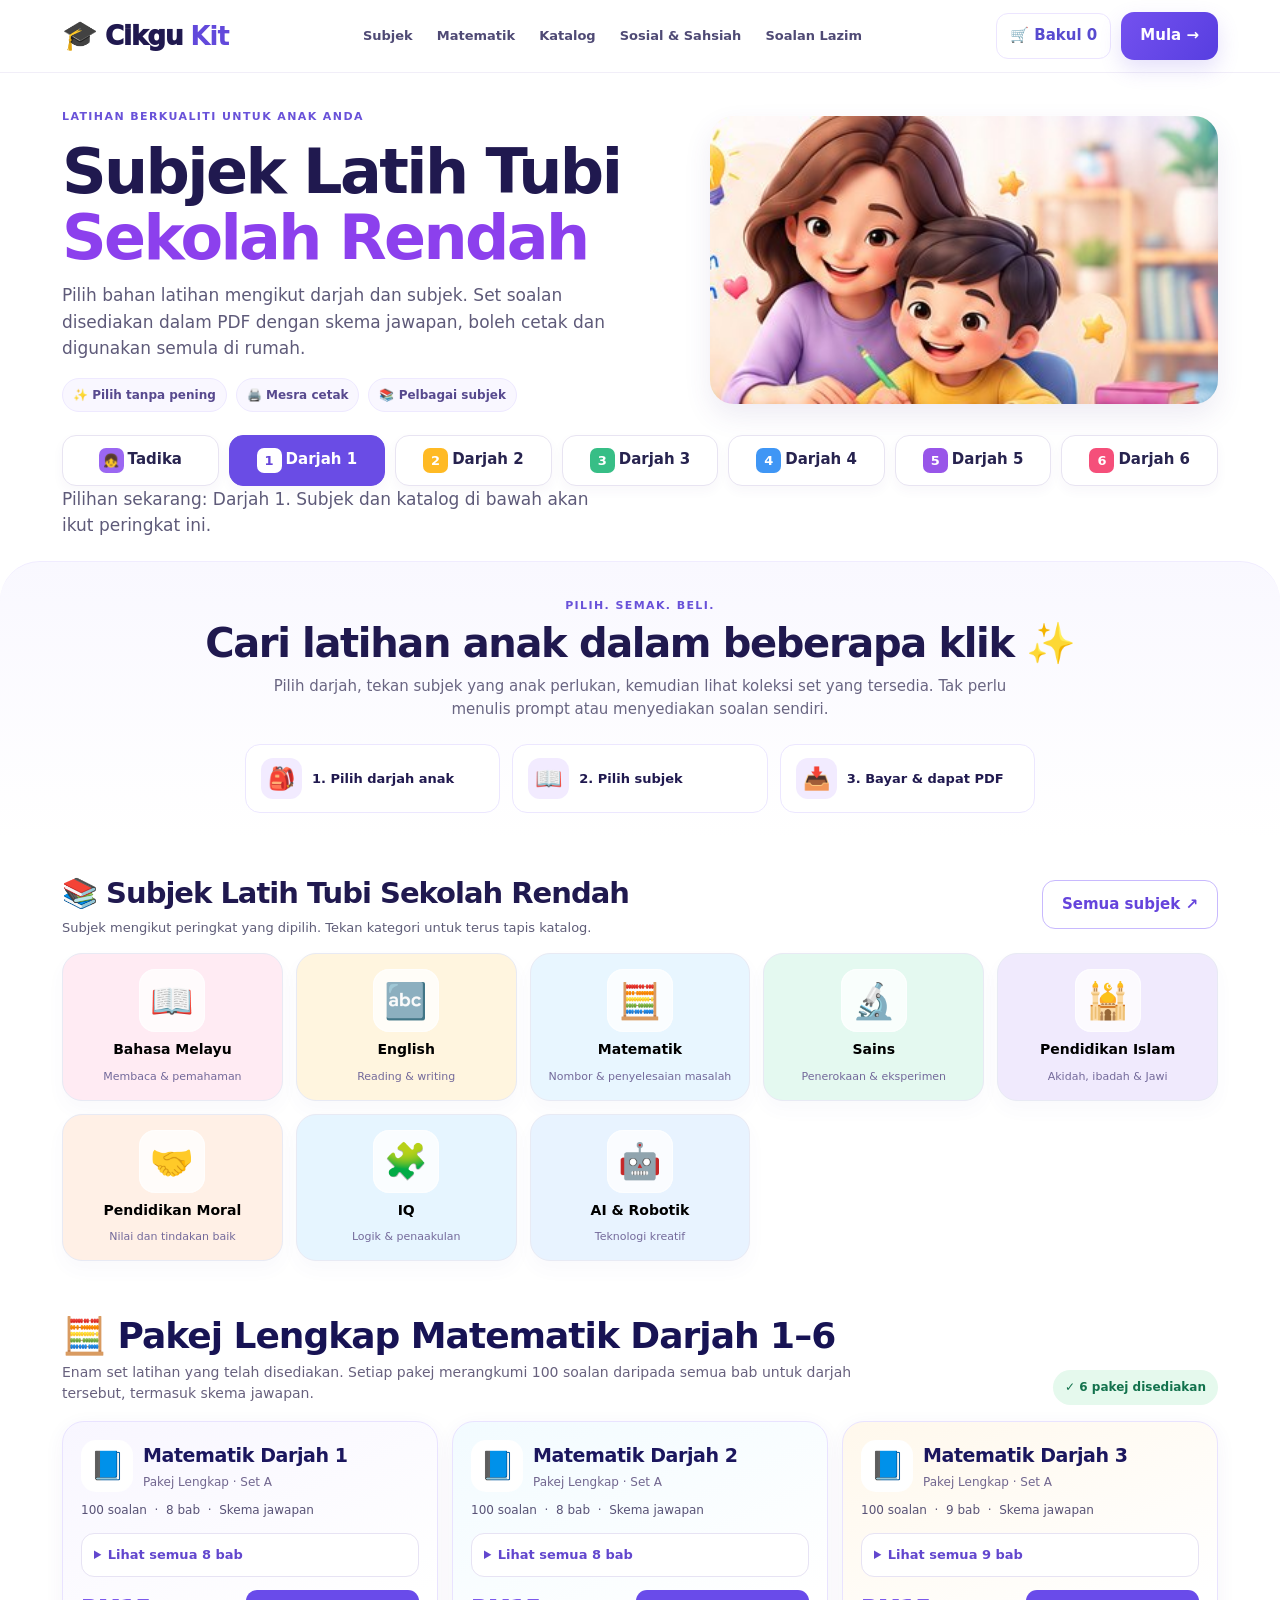
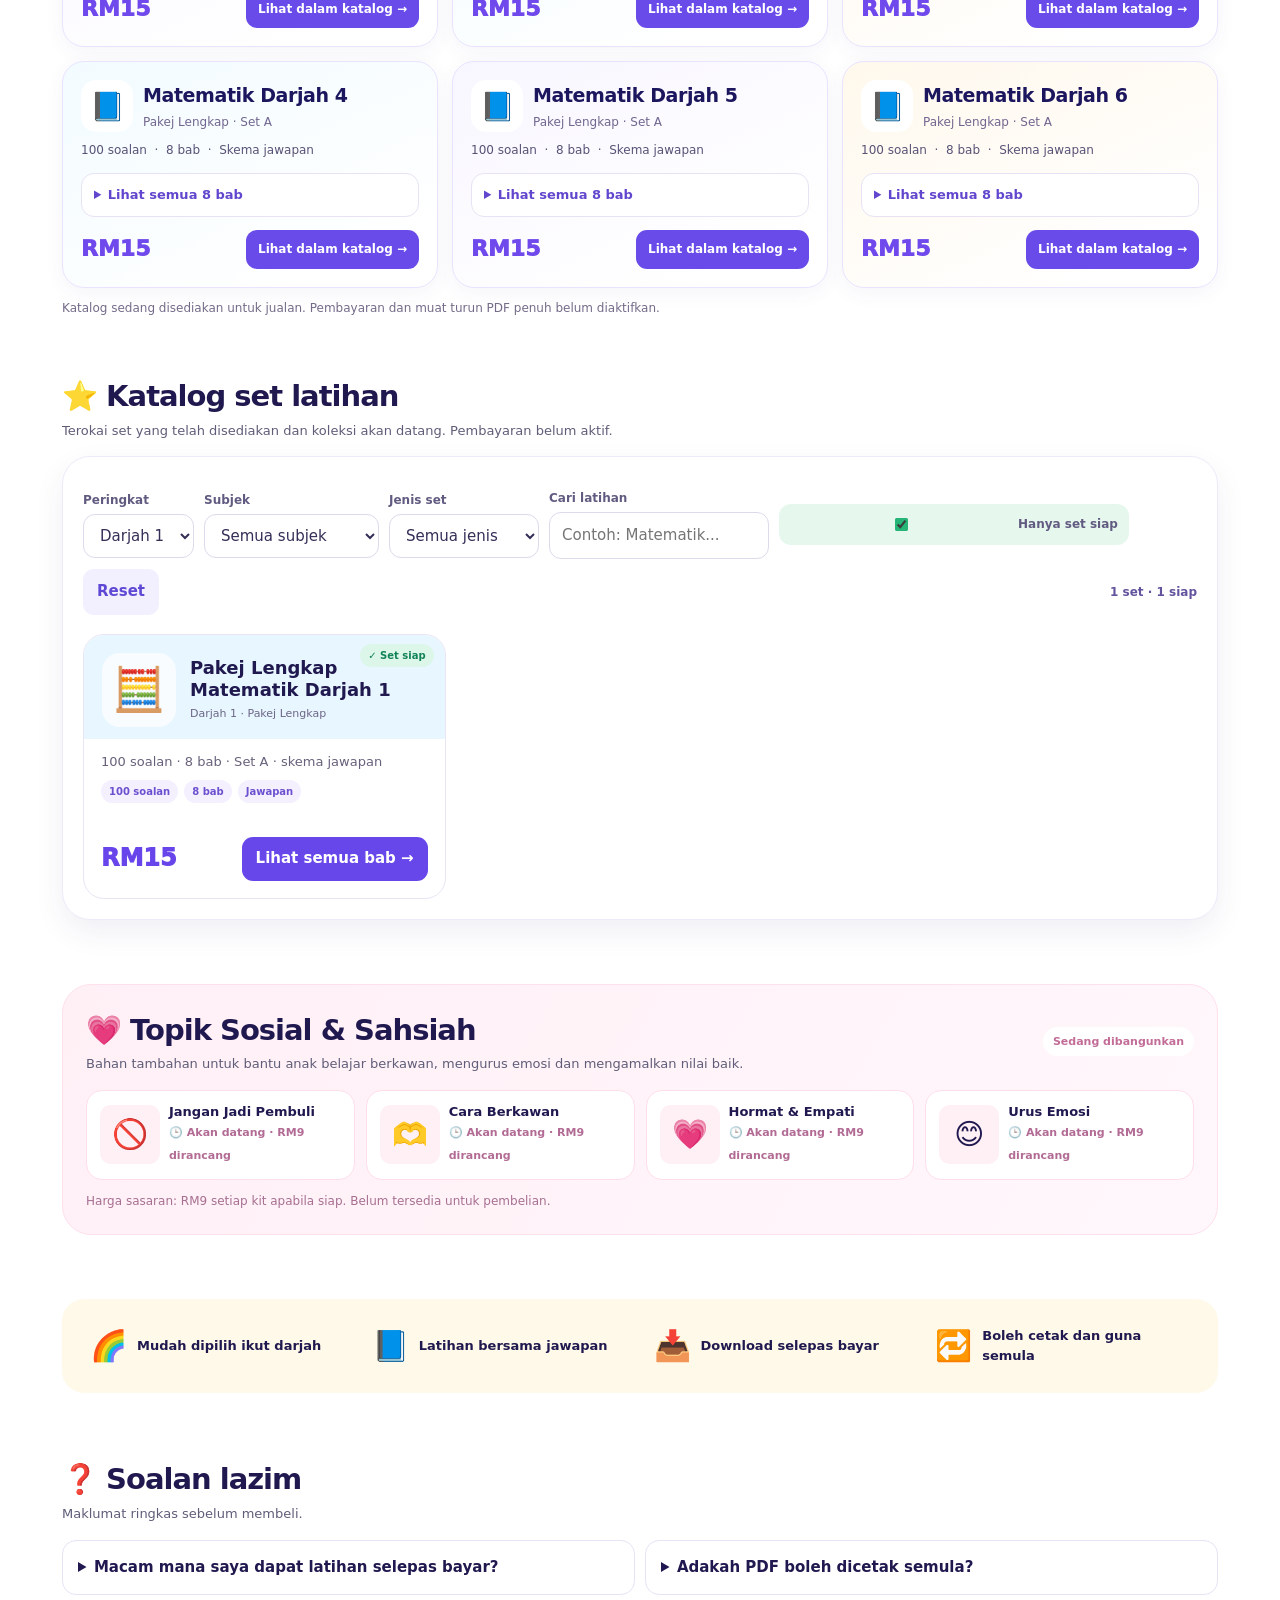
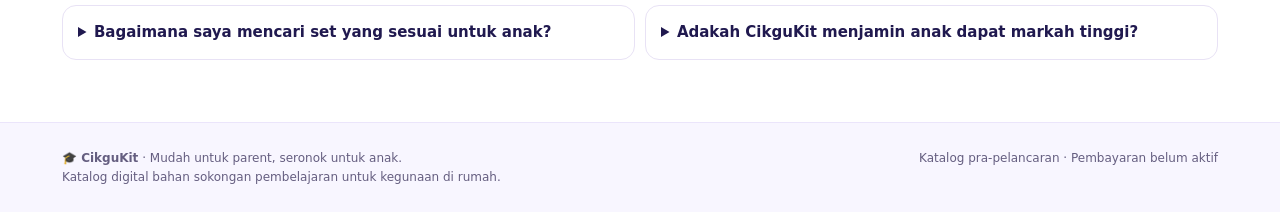
==== commit 8117e4e8: "Publish all six Matematik complete sets and chapter lists in CikguKit catalogue" ====
--- a/index.html
+++ b/index.html
@@ -9,12 +9,39 @@
 .sahsiah{background:linear-gradient(120deg,#fff0f6,#fff7fb);border:1px solid #ffe0ed;border-radius:29px;padding:23px}.sahsiahcards{display:grid;grid-template-columns:repeat(4,1fr);gap:11px}.sahsiahcard{border-radius:16px;background:#fff;border:1px solid #ffdeeb;padding:13px;display:flex;gap:9px;align-items:center}.sahsiahcard .pic{background:#fff0f6;border-radius:11px;width:60px;height:59px;display:grid;place-items:center;font-size:29px;flex:0 0 auto}.sahsiahcard b{font-size:13px;line-height:1.25;display:block}.sahsiahcard small{color:#b26b94;font-weight:750;font-size:11px}.benefitrow{display:grid;grid-template-columns:repeat(4,1fr);gap:7px;background:#fff9e9;border-radius:22px;padding:18px}.benefit{display:flex;align-items:center;gap:10px;padding:6px 10px;font-size:13px;font-weight:820}.benefit span{font-size:30px}.faqgrid{display:grid;grid-template-columns:1fr 1fr;gap:10px}details{padding:15px;border:1px solid #e8e2f5;border-radius:14px}summary{font-weight:850;cursor:pointer}details p{color:#6d6681;font-size:13px}.footer{margin-top:30px;padding:26px 0;background:#f8f6ff;border-top:1px solid #ebe5fb;color:#655e80;font-size:12px}.footer .footgrid{display:flex;justify-content:space-between;gap:18px;flex-wrap:wrap}
 .dialog-bg{display:none;position:fixed;inset:0;background:#1f174cb8;z-index:40;align-items:center;justify-content:center;padding:18px}.dialog-bg.open{display:flex}.dialog{width:min(860px,100%);max-height:90vh;overflow:auto;border-radius:23px;background:white;padding:22px;box-shadow:0 22px 80px #10102940}.dhead{display:flex;align-items:center;justify-content:space-between;gap:8px;border-bottom:1px solid #f0eaf8;padding-bottom:12px}.dhead h3{margin:0;font-size:23px}.iconclose{background:#f1edff;border:none;border-radius:12px;padding:8px 12px;font-weight:900;color:#5443c5}.dcontent{display:grid;grid-template-columns:260px 1fr;gap:19px;padding:18px 0}.dcontent img{width:100%;border-radius:14px;border:1px solid #e9e3f9}.dcontent h4{font-size:22px;margin:0 0 8px}.dcontent p{color:#5f5b7a}.note{padding:12px 13px;border-radius:13px;background:#fff6df;border:1px solid #f9e7b9;color:#7c6227;font-size:12px}.toast{position:fixed;bottom:20px;right:20px;z-index:80;background:#2a2257;color:#fff;border-radius:14px;padding:13px 16px;box-shadow:0 15px 32px #2a20594f;max-width:350px;display:none}.toast.on{display:block}
 @media(max-width:1000px){.herogrid{grid-template-columns:1fr 1fr}.subjectgrid{grid-template-columns:repeat(3,1fr)}.cataloggrid{grid-template-columns:1fr 1fr}.sahsiahcards{grid-template-columns:1fr 1fr}.gradegroup{grid-template-columns:repeat(4,1fr)}.benefitrow{grid-template-columns:repeat(2,1fr)}}@media(max-width:680px){.wrap{padding:0 14px}.navlinks{display:none}.navright .cartbutton{display:none}.navinner{min-height:66px}.brand{font-size:23px}.herogrid{grid-template-columns:1fr}.hero{padding-top:24px}.hero h1{font-size:43px;letter-spacing:-1.6px}.hero-media{min-height:220px;max-height:250px}.gradegroup{grid-template-columns:repeat(3,1fr);gap:7px}.grade{padding:9px 4px;font-size:12px}.sectiontitle{font-size:31px}.subjectgrid{grid-template-columns:repeat(2,1fr)}.cataloggrid{grid-template-columns:1fr}.catalog-area{padding:12px}.filters .field{flex:1;min-width:125px}.filters select,.filters input{width:100%;min-width:0}.sahsiahcards{grid-template-columns:1fr 1fr}.sahsiahcard{flex-direction:column;align-items:center;text-align:center}.benefitrow{grid-template-columns:1fr}.faqgrid{grid-template-columns:1fr}.dcontent{grid-template-columns:1fr}.dcontent img{max-width:230px;margin:auto}.how{grid-template-columns:1fr}}
+
+/* Koleksi enam pakej Matematik */
+.math-section{padding:22px 0 25px;background:#fff}
+.math-header{display:flex;align-items:flex-end;justify-content:space-between;gap:16px;flex-wrap:wrap;margin-bottom:16px}
+.math-header h2{font-size:clamp(27px,3vw,36px);letter-spacing:-1px;line-height:1.15;margin:0 0 5px;color:#171354}
+.math-header p{color:#68617e;margin:0;font-size:14px;max-width:800px}
+.math-ready{border-radius:999px;padding:8px 12px;background:#e5f9ed;color:#13724d;font-size:12px;font-weight:850;white-space:nowrap}
+.math-grid{display:grid;grid-template-columns:repeat(3,minmax(0,1fr));gap:14px}
+.math-pack{background:linear-gradient(155deg,#f8f6ff 0%,#fff 85%);border:1px solid #e9e3ff;border-radius:22px;padding:18px;box-shadow:0 5px 20px rgba(77,58,153,.055);min-width:0}
+.math-pack:nth-child(2n){background:linear-gradient(155deg,#f2fbff 0%,#fff 85%)}
+.math-pack:nth-child(3n){background:linear-gradient(155deg,#fff8ec 0%,#fff 85%)}
+.math-pack .pack-head{display:flex;gap:10px;align-items:center;margin-bottom:9px}
+.math-pack .pack-icon{font-size:28px;width:52px;height:52px;background:#fff;border-radius:15px;display:grid;place-items:center;flex-shrink:0}
+.math-pack h3{font-size:19px;letter-spacing:-.4px;margin:0;color:#1b165e}
+.math-pack .pack-sub{font-size:12px;color:#71668f;margin-top:2px}
+.math-pack .pack-facts{font-size:12px;color:#585276;margin:8px 0 13px}
+.math-pack .pack-price{font-weight:950;color:#7049ec;font-size:22px;margin:0}
+.math-pack details{padding:11px 12px;background:#fff;border:1px solid #e7e3f4;border-radius:13px}
+.math-pack summary{color:#6247ce;font-size:13px;font-weight:850;cursor:pointer;list-style-position:inside}
+.math-pack .chapter-list{margin:10px 0 4px;padding-left:26px;color:#4e486a;font-size:12px;line-height:1.65}
+.math-pack .chapter-list li{padding-left:2px}
+.math-pack .pack-bottom{display:flex;align-items:center;justify-content:space-between;gap:8px;margin-top:13px}
+.math-pack .pack-bottom button{border:none;border-radius:11px;padding:10px 12px;background:#694bea;color:#fff;font-weight:850;font-size:12px;cursor:pointer}
+.math-note{font-size:12px;color:#746b89;padding:11px 0 0;margin:0}
+@media(max-width:1000px){.math-grid{grid-template-columns:repeat(2,minmax(0,1fr))}}
+@media(max-width:680px){.math-grid{grid-template-columns:1fr}.math-header{align-items:flex-start}.math-section{padding:19px 0 20px}}
 </style></head><body>
-<nav class="nav"><div class="wrap navinner"><a class="brand" href="#top"><span class="logo">🎓</span>Cikgu<b>Kit</b></a><div class="navlinks"><a href="#subjek">Subjek</a><a href="#katalog">Katalog</a><a href="#sahsiah">Sosial & Sahsiah</a><a href="#faq">Soalan Lazim</a></div><div class="navright"><button class="cartbutton" id="cart" type="button">🛒 Bakul 0</button><a href="#subjek" class="btn primary">Mula →</a></div></div></nav>
+<nav class="nav"><div class="wrap navinner"><a class="brand" href="#top"><span class="logo">🎓</span>Cikgu<b>Kit</b></a><div class="navlinks"><a href="#subjek">Subjek</a><a href="#matematik">Matematik</a><a href="#katalog">Katalog</a><a href="#sahsiah">Sosial & Sahsiah</a><a href="#faq">Soalan Lazim</a></div><div class="navright"><button class="cartbutton" id="cart" type="button">🛒 Bakul 0</button><a href="#subjek" class="btn primary">Mula →</a></div></div></nav>
 <main id="top"><section class="hero"><div class="wrap"><div class="herogrid"><div><div class="eyebrow">Latihan berkualiti untuk anak anda</div><h1>Subjek Latih Tubi<br><em>Sekolah Rendah</em></h1><p>Pilih bahan latihan mengikut darjah dan subjek. Set soalan disediakan dalam PDF dengan skema jawapan, boleh cetak dan digunakan semula di rumah.</p><div class="tiny-benefits"><span>✨ Pilih tanpa pening</span><span>🖨️ Mesra cetak</span><span>📚 Pelbagai subjek</span></div></div><div class="hero-media"><img src="[data-uri]" alt="Ilustrasi ibu membantu anak belajar"></div></div><div class="gradegroup" id="gradegroup" aria-label="Pilih peringkat pembelajaran"></div><p class="selnote" id="gradehint">Pilih peringkat anak dahulu. Penapis katalog akan ikut pilihan ini.</p></div></section>
 <section class="intro"><div class="wrap center"><span class="eyebrow">Pilih. Semak. Beli.</span><h2 class="sectiontitle">Cari latihan anak dalam beberapa klik ✨</h2><p class="subtitle">Pilih darjah, tekan subjek yang anak perlukan, kemudian lihat koleksi set yang tersedia. Tak perlu menulis prompt atau menyediakan soalan sendiri.</p><div class="how"><div class="howitem"><span class="i">🎒</span>1. Pilih darjah anak</div><div class="howitem"><span class="i">📖</span>2. Pilih subjek</div><div class="howitem"><span class="i">📥</span>3. Bayar & dapat PDF</div></div></div></section>
 <section class="block" id="subjek"><div class="wrap"><div class="blocktitle"><div><h2>📚 Subjek Latih Tubi Sekolah Rendah</h2><p>Subjek mengikut peringkat yang dipilih. Tekan kategori untuk terus tapis katalog.</p></div><button class="btn outline" id="showAllSubj">Semua subjek ↗</button></div><div class="subjectgrid" id="subjectgrid"></div></div></section>
-<section class="block" id="katalog"><div class="wrap"><div class="blocktitle"><div><h2>⭐ Katalog set latihan</h2><p>Set lengkap, latihan topikal dan persediaan ujian. Hanya produk yang siap boleh dibeli.</p></div></div><div class="catalog-area"><div class="filters"><div class="field"><label for="gradeFilter">Peringkat</label><select id="gradeFilter"></select></div><div class="field"><label for="subjectFilter">Subjek</label><select id="subjectFilter"></select></div><div class="field"><label for="typeFilter">Jenis set</label><select id="typeFilter"><option value="all">Semua jenis</option><option value="Lengkap">Pakej lengkap</option><option value="Topikal">Topikal</option><option value="Ujian">Set ujian</option></select></div><div class="field"><label for="searchFilter">Cari latihan</label><input id="searchFilter" placeholder="Contoh: Matematik..." type="search"></div><label class="availablefilter"><input type="checkbox" id="availableOnly" checked> Hanya produk tersedia</label><button id="clearFilters" class="clear" type="button">Reset</button><span id="catalogCount" class="catalogmeta"></span></div><div class="cataloggrid" id="cataloggrid"></div><div id="noResults" class="empty hidden">🧸 Belum ada set tersedia untuk pilihan ini. Cuba subjek lain atau nyah tanda “Hanya produk tersedia” untuk meneroka koleksi yang sedang disediakan.</div></div></div></section>
+<section class="math-section" id="matematik"><div class="wrap"><div class="math-header"><div><h2>🧮 Pakej Lengkap Matematik Darjah 1–6</h2><p>Enam set latihan yang telah disediakan. Setiap pakej merangkumi 100 soalan daripada semua bab untuk darjah tersebut, termasuk skema jawapan.</p></div><span class="math-ready">✓ 6 pakej disediakan</span></div><div class="math-grid" id="math-grid"></div><p class="math-note">Katalog sedang disediakan untuk jualan. Pembayaran dan muat turun PDF penuh belum diaktifkan.</p></div></section>
+<section class="block" id="katalog"><div class="wrap"><div class="blocktitle"><div><h2>⭐ Katalog set latihan</h2><p>Terokai set yang telah disediakan dan koleksi akan datang. Pembayaran belum aktif.</p></div></div><div class="catalog-area"><div class="filters"><div class="field"><label for="gradeFilter">Peringkat</label><select id="gradeFilter"></select></div><div class="field"><label for="subjectFilter">Subjek</label><select id="subjectFilter"></select></div><div class="field"><label for="typeFilter">Jenis set</label><select id="typeFilter"><option value="all">Semua jenis</option><option value="Lengkap">Pakej lengkap</option><option value="Topikal">Topikal</option><option value="Ujian">Set ujian</option></select></div><div class="field"><label for="searchFilter">Cari latihan</label><input id="searchFilter" placeholder="Contoh: Matematik..." type="search"></div><label class="availablefilter"><input type="checkbox" id="availableOnly" checked> Hanya set siap</label><button id="clearFilters" class="clear" type="button">Reset</button><span id="catalogCount" class="catalogmeta"></span></div><div class="cataloggrid" id="cataloggrid"></div><div id="noResults" class="empty hidden">🧸 Belum ada set tersedia untuk pilihan ini. Cuba subjek lain atau nyah tanda “Hanya produk tersedia” untuk meneroka koleksi yang sedang disediakan.</div></div></div></section>
 <section class="block" id="sahsiah"><div class="wrap"><div class="sahsiah"><div class="blocktitle"><div><h2>💗 Topik Sosial & Sahsiah</h2><p>Bahan tambahan untuk bantu anak belajar berkawan, mengurus emosi dan mengamalkan nilai baik.</p></div><span class="tag" style="background:#fff;color:#c26c97">Sedang dibangunkan</span></div><div class="sahsiahcards" id="sahsiahcards"></div><p style="color:#a76f91;font-size:12px;margin:12px 0 0">Harga sasaran: RM9 setiap kit apabila siap. Belum tersedia untuk pembelian.</p></div></div></section>
 <section class="block"><div class="wrap"><div class="benefitrow"><div class="benefit"><span>🌈</span>Mudah dipilih ikut darjah</div><div class="benefit"><span>📘</span>Latihan bersama jawapan</div><div class="benefit"><span>📥</span>Download selepas bayar</div><div class="benefit"><span>🔁</span>Boleh cetak dan guna semula</div></div></div></section>
 <section class="block" id="faq"><div class="wrap"><div class="blocktitle"><div><h2>❓ Soalan lazim</h2><p>Maklumat ringkas sebelum membeli.</p></div></div><div class="faqgrid"><details><summary>Macam mana saya dapat latihan selepas bayar?</summary><p>Apabila checkout Payhip diaktifkan, pelanggan akan dapat pautan download PDF selepas bayaran berjaya, bersama email pengesahan. Checkout sebenar belum disambung dalam prototype ini.</p></details><details><summary>Adakah PDF boleh dicetak semula?</summary><p>Ya, untuk kegunaan peribadi dan keluarga seperti yang dinyatakan dalam lesen produk. Tidak dibenarkan menjual atau mengedarkan semula fail.</p></details><details><summary>Bagaimana saya mencari set yang sesuai untuk anak?</summary><p>Koleksi CikguKit disusun mengikut darjah dan subjek. Pilih peringkat anak, kemudian gunakan penapis “Hanya produk tersedia” untuk melihat pakej yang boleh dibeli.</p></details><details><summary>Adakah CikguKit menjamin anak dapat markah tinggi?</summary><p>Tidak. Latihan membantu ulang kaji dan mengukuhkan kemahiran, tetapi pencapaian bergantung pada tahap anak, bimbingan dan latihan berterusan. CikguKit bukan bahan rasmi KPM.</p></details></div></div></section>
@@ -40,12 +67,13 @@
 };
 function validSubjects(g){return g==='Tadika' ? ['Bahasa Melayu','English','Matematik Awal','Sains & Penerokaan','Pendidikan Islam','Nilai Murni','IQ','AI & Robotik'] : ['Bahasa Melayu','English','Matematik','Sains','Pendidikan Islam','Pendidikan Moral','IQ',...(parseInt(g.replace('Darjah ',''),10)>=4?['Sejarah']:[]),'AI & Robotik'];}
 const subjectList=[...new Set(Object.values(grades.map(validSubjects)).flat())];
+const MATH_TOPICS={"Darjah 1":["Nombor Hingga 100","Tambah dan Tolak","Pecahan","Wang","Masa dan Waktu","Panjang, Jisim dan Isi Padu Cecair","Bentuk","Data"],"Darjah 2":["Nombor Bulat Hingga 1 000","Operasi Asas","Pecahan dan Perpuluhan","Wang","Masa dan Waktu","Ukuran dan Sukatan","Ruang","Pengurusan Data"],"Darjah 3":["Nombor Bulat Hingga 10 000","Operasi Asas","Pecahan, Perpuluhan dan Peratus","Wang","Masa dan Waktu","Ukuran dan Sukatan","Ruang","Koordinat","Pengurusan Data"],"Darjah 4":["Nombor Bulat dan Operasi Asas","Pecahan, Perpuluhan dan Peratus","Wang","Masa dan Waktu","Panjang, Jisim dan Isi Padu Cecair","Ruang","Koordinat, Nisbah dan Kadaran","Pengurusan Data"],"Darjah 5":["Nombor Bulat dan Operasi Asas","Pecahan, Perpuluhan dan Peratus","Wang","Masa dan Waktu","Ukuran dan Sukatan","Ruang","Koordinat, Nisbah dan Kadaran","Pengurusan Data"],"Darjah 6":["Nombor Bulat dan Operasi Asas","Pecahan, Perpuluhan dan Peratus","Wang","Masa dan Waktu","Ukuran dan Sukatan","Ruang","Koordinat, Nisbah dan Kadaran","Pengurusan Data dan Kebolehjadian"]};
 const PRODUCTS=[];
 for (const g of grades){
   const subs=validSubjects(g);
   for(const s of subs){
-    const isReady=g==='Darjah 1'&&s==='Matematik';
-    PRODUCTS.push({id:`p-${g}-${s}`,grade:g,subject:s,type:'Lengkap',title:`Pakej Lengkap ${s} ${g}`,status:isReady?'ready':'soon',description:isReady?'100 soalan · 8 bab · Set A · skema jawapan':'Koleksi pakej mengikut darjah dan subjek',price:isReady?15:null});
+    const isReady=s==='Matematik'&&g!=='Tadika';
+    PRODUCTS.push({id:`p-${g}-${s}`,grade:g,subject:s,type:'Lengkap',title:`Pakej Lengkap ${s} ${g}`,status:isReady?'ready':'soon',description:isReady?`100 soalan · ${MATH_TOPICS[g].length} bab · Set A · skema jawapan`:'Koleksi pakej mengikut darjah dan subjek',price:isReady?15:null});
   }
   if(g!=='Tadika'){
     PRODUCTS.push({id:`exam-mid-${g}`,grade:g,subject:'Matematik',type:'Ujian',title:`Matematik ${g}: Pertengahan Tahun`,status:'soon',description:'Set ujian berbahagian mengikut tahap',price:null});
@@ -59,9 +87,24 @@
 function gradeHTML(g,i){return `<button type="button" class="grade ${i===0?'':`g${i}`} ${g===grade?'sel':''}" data-grade="${g}" style="--g:${['#9b67f2','#ff5274','#ffba24','#37be86','#3f96f5','#9856e9','#f54f7a'][i]}"><strong>${i===0?'👧':i}</strong>${g}</button>`}
 function renderGrades(){$('gradegroup').innerHTML=grades.map(gradeHTML).join('');$('gradeFilter').innerHTML=grades.map(g=>`<option ${g===grade?'selected':''}>${g}</option>`).join('');$('gradehint').textContent=`Pilihan sekarang: ${grade}. Subjek dan katalog di bawah akan ikut peringkat ini.`;}
 function renderSubjects(){const list=validSubjects(grade);if(!list.includes(subject))subject='Semua';$('subjectgrid').innerHTML=list.map(s=>{const m=subjectMeta[s];return `<button type="button" class="subject ${subject===s?'selected':''}" data-subject="${s}" style="--bg:${m.bg}"><span class="ico">${m.emoji}</span><b>${s}</b><small>${m.label}</small></button>`}).join('');$('subjectFilter').innerHTML=['Semua',...list].map(s=>`<option value="${s}" ${s===subject?'selected':''}>${s==='Semua'?'Semua subjek':s}</option>`).join('')}
-function productCard(p){const m=subjectMeta[p.subject]||subjectMeta['Matematik'];const ready=p.status==='ready';return `<article class="product"><div class="product-top" style="--bg:${m.bg}"><div class="prodemoji">${m.emoji}</div><div><h3 class="prodname">${p.title}</h3><div class="prodsub">${p.grade} · ${p.type==='Lengkap'?'Pakej Lengkap':p.type==='Ujian'?'Set Ujian':'Topikal'}</div></div><span class="status ${ready?'live':''}">${ready?'✓ Siap':'Akan datang'}</span></div><div class="productbody"><p>${p.description}</p><div class="pills">${ready?'<span>100 soalan</span><span>Jawapan</span><span>PDF</span>':'<span>Sedang disediakan</span>'}</div><div class="price-row"><div class="${ready?'prodprice':'future'}">${ready?'RM15':'Belum dijual'}</div>${ready?'<button type="button" data-action="detail" class="action">Lihat sampel →</button>':'<button type="button" class="action futurebtn" disabled>Akan datang</button>'}</div></div></article>`}
+function productCard(p){const m=subjectMeta[p.subject]||subjectMeta['Matematik'];const ready=p.status==='ready';return `<article class="product"><div class="product-top" style="--bg:${m.bg}"><div class="prodemoji">${m.emoji}</div><div><h3 class="prodname">${p.title}</h3><div class="prodsub">${p.grade} · ${p.type==='Lengkap'?'Pakej Lengkap':p.type==='Ujian'?'Set Ujian':'Topikal'}</div></div><span class="status ${ready?'live':''}" >${ready?'✓ Set siap':'Akan datang'}</span></div><div class="productbody"><p>${p.description}</p><div class="pills" >${ready?`<span>100 soalan</span><span>${MATH_TOPICS[p.grade]?.length||8} bab</span><span>Jawapan</span>`:'<span>Sedang disediakan</span>'}</div><div class="price-row"><div class="${ready?'prodprice':'future'}">${ready?'RM15':'Belum dijual'}</div>${ready?'<button type="button" data-action="math-topics" data-grade="'+p.grade+'" class="action">Lihat semua bab →</button>':'<button type="button" class="action futurebtn" disabled>Akan datang</button>'}</div></div></article>`}
 function renderCatalog(){const type=$('typeFilter').value,term=$('searchFilter').value.trim().toLowerCase();let all=PRODUCTS.filter(p=>p.grade===grade&&(subject==='Semua'||p.subject===subject)&&(type==='all'||p.type===type)&&(!$('availableOnly').checked||p.status==='ready')&&(!term||`${p.title} ${p.description}`.toLowerCase().includes(term)));all.sort((a,b)=>(a.status==='ready'?-1:1)-(b.status==='ready'?-1:1));$('catalogCount').textContent=`${all.length} set · ${all.filter(p=>p.status==='ready').length} siap`;const shown=all.slice(0,12);$('cataloggrid').innerHTML=shown.map(productCard).join('');$('noResults').classList.toggle('hidden',all.length>0);}
 function sync(){renderGrades();renderSubjects();renderCatalog()}
+
+function renderMathCollection(){
+ $('math-grid').innerHTML=Object.entries(MATH_TOPICS).map(([g,chapters])=>{
+   const num=g.replace('Darjah ','');
+   return `<article class="math-pack" id="math-${num}"><div class="pack-head"><span class="pack-icon">📘</span><div><h3>Matematik ${g}</h3><div class="pack-sub">Pakej Lengkap · Set A</div></div></div><div class="pack-facts">100 soalan &nbsp;·&nbsp; ${chapters.length} bab &nbsp;·&nbsp; Skema jawapan</div><details id="math-topics-${num}"><summary>Lihat semua ${chapters.length} bab</summary><ol class="chapter-list">${chapters.map(t=>`<li>${t}</li>`).join('')}</ol></details><div class="pack-bottom"><span class="pack-price">RM15</span><button type="button" data-math-grade="${g}">Lihat dalam katalog →</button></div></article>`;
+ }).join('');
+}
+renderMathCollection();
+$('math-grid').addEventListener('click',e=>{
+  const btn=e.target.closest('[data-math-grade]');if(!btn)return;
+  grade=btn.dataset.mathGrade;subject='Matematik';
+  $('availableOnly').checked=true;$('typeFilter').value='Lengkap';$('searchFilter').value='';
+  sync();$('katalog').scrollIntoView({behavior:'smooth',block:'start'});
+});
+
 $('gradegroup').addEventListener('click',e=>{const b=e.target.closest('[data-grade]');if(!b)return;grade=b.dataset.grade;subject='Semua';$('typeFilter').value='all';$('searchFilter').value='';sync();});
 $('subjectgrid').addEventListener('click',e=>{const b=e.target.closest('[data-subject]');if(!b)return;subject=b.dataset.subject;sync();$('katalog').scrollIntoView({behavior:'smooth',block:'start'})});
 $('gradeFilter').addEventListener('change',e=>{grade=e.target.value;subject='Semua';sync()});
@@ -74,7 +117,7 @@
 $('closeDialog').addEventListener('click',closeSample);$('closeDialog2').addEventListener('click',closeSample);$('dialogBg').addEventListener('click',e=>{if(e.target===$('dialogBg'))closeSample()});window.addEventListener('keydown',e=>{if(e.key==='Escape')closeSample()});
 function checkout(){const url=String(window.CIKGUKIT_CONFIG?.payhipProductUrl||'').trim();if(/^https:\/\/payhip\.com\//i.test(url))window.location.href=url;else toast('Demo: Checkout belum aktif. Tambah URL produk Payhip selepas pembayaran dan download diuji.');}
 $('buyDialog').addEventListener('click',checkout);$('cart').addEventListener('click',()=>toast('Bakul belum aktif. Selepas produk Payhip diterbitkan, parent boleh membeli dari laman ini.'));
-$('cataloggrid').addEventListener('click',e=>{if(e.target.closest('[data-action="detail"]'))openSample()});
+$('cataloggrid').addEventListener('click',e=>{const btn=e.target.closest('[data-action="math-topics"]');if(!btn)return;const num=btn.dataset.grade.replace('Darjah ','');const panel=$('math-topics-'+num);if(panel)panel.open=true;$('math-'+num).scrollIntoView({behavior:'smooth',block:'center'})});
 $('sahsiahcards').innerHTML=[['🚫','Jangan Jadi Pembuli'],['🫶','Cara Berkawan'],['💗','Hormat & Empati'],['😊','Urus Emosi']].map(([i,n])=>`<div class="sahsiahcard"><span class="pic">${i}</span><div><b>${n}</b><small>🕒 Akan datang · RM9 dirancang</small></div></div>`).join('');
 sync();
 </script></body></html>
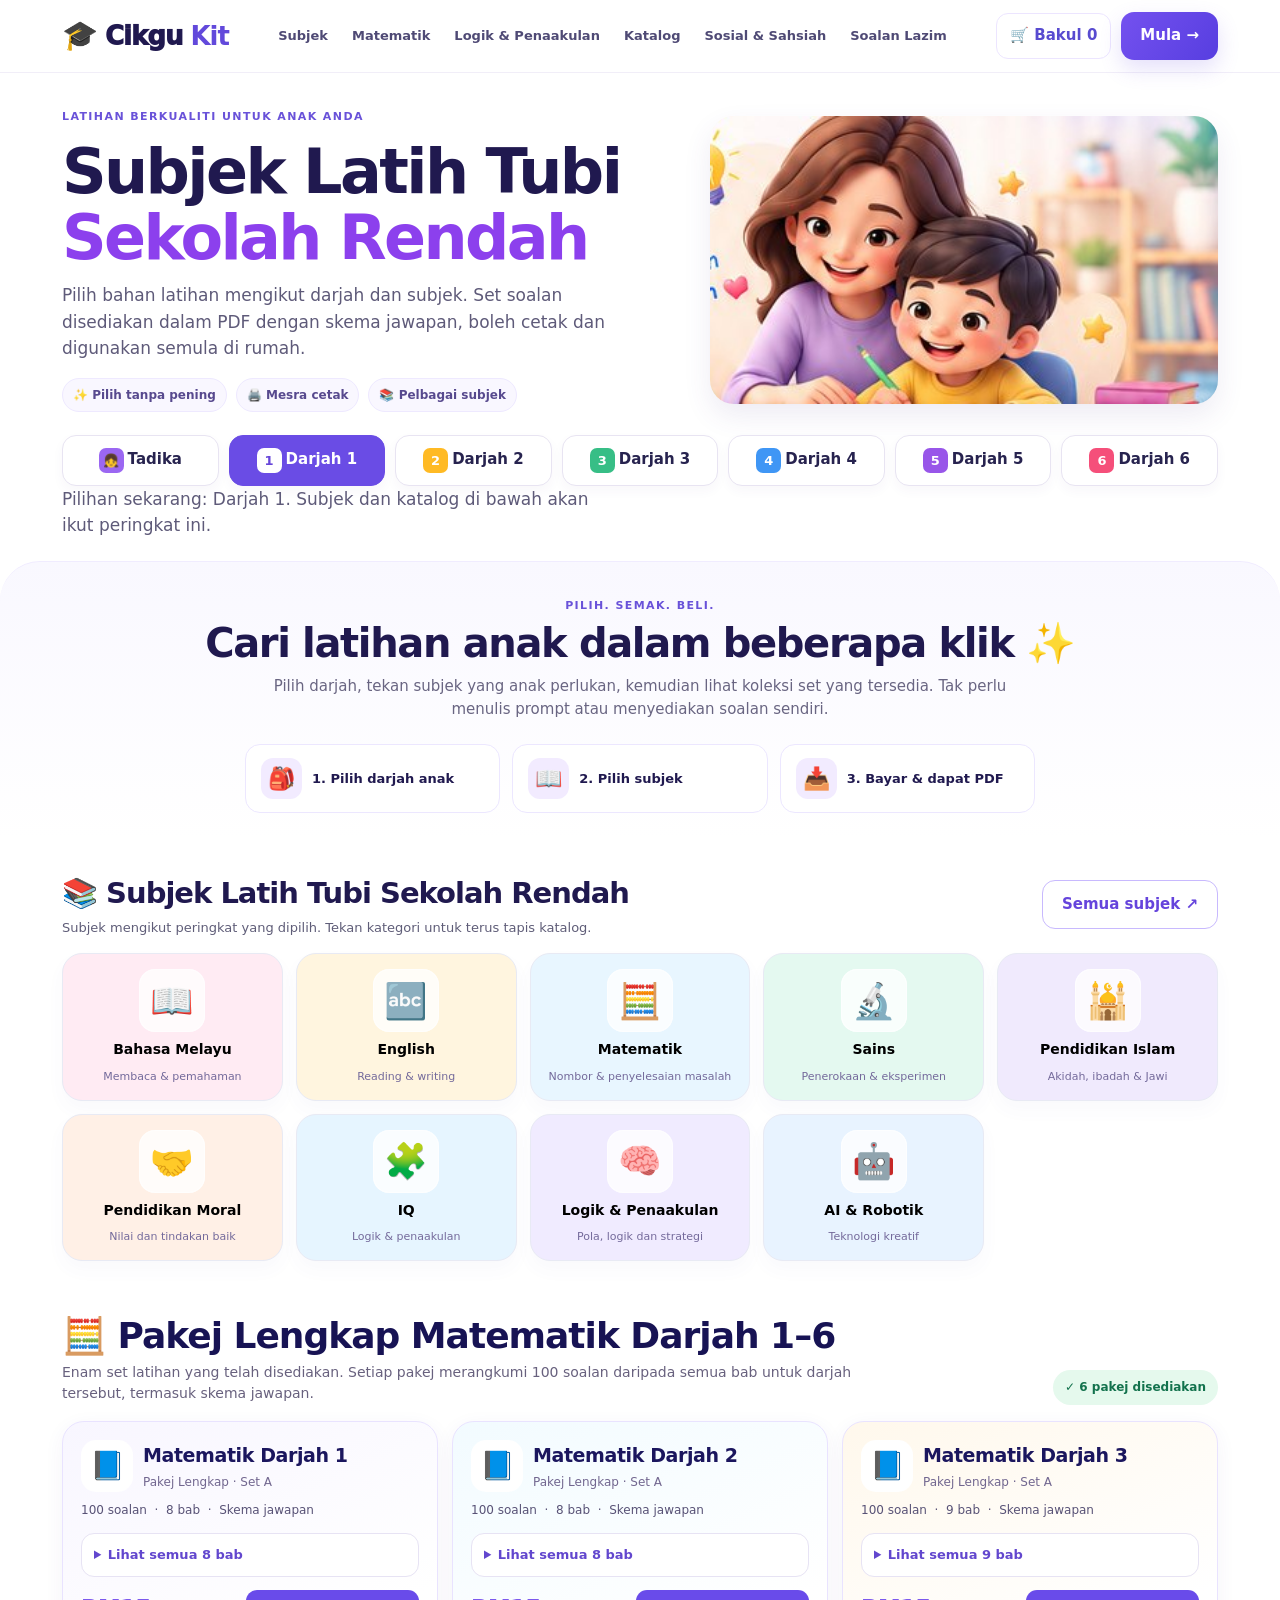
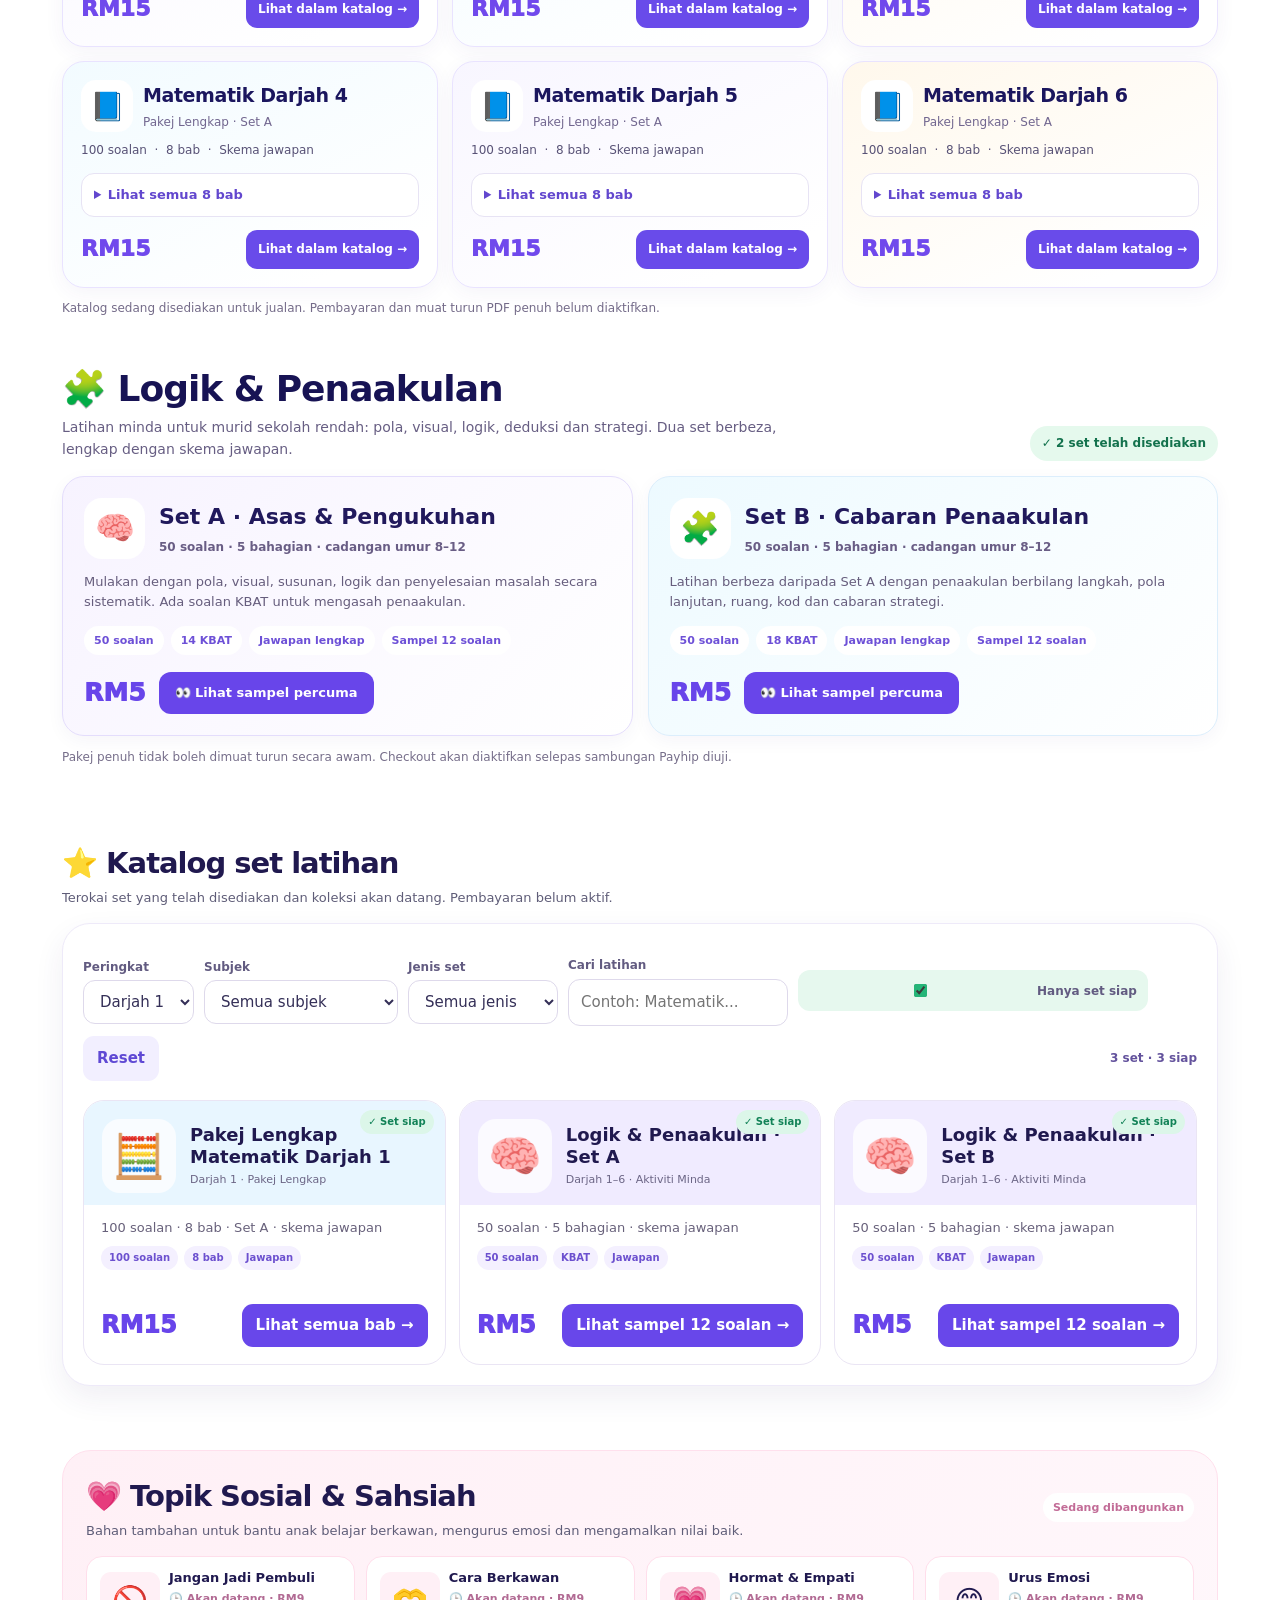
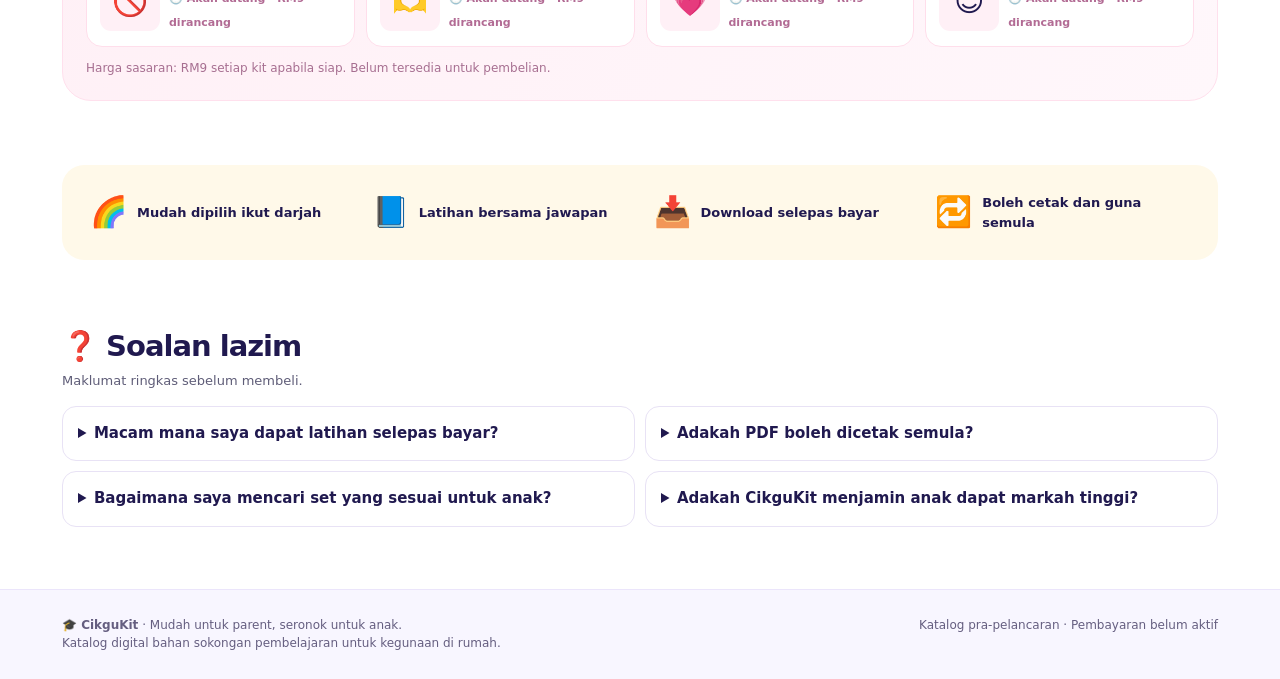
==== commit 0a305f48: "Show Logic and Reasoning Sets A/B RM5 with 12-question public previews" ====
--- a/index.html
+++ b/index.html
@@ -35,12 +35,33 @@
 .math-note{font-size:12px;color:#746b89;padding:11px 0 0;margin:0}
 @media(max-width:1000px){.math-grid{grid-template-columns:repeat(2,minmax(0,1fr))}}
 @media(max-width:680px){.math-grid{grid-template-columns:1fr}.math-header{align-items:flex-start}.math-section{padding:19px 0 20px}}
+
+.logic-section{padding:26px 0 30px;background:#fff}
+.logic-title{display:flex;justify-content:space-between;align-items:end;flex-wrap:wrap;gap:15px;margin-bottom:15px}
+.logic-title h2{font-size:clamp(27px,3vw,36px);color:#171354;letter-spacing:-1px;line-height:1.17;margin:0 0 7px}
+.logic-title p{color:#675e83;margin:0;max-width:720px;font-size:14px}
+.logic-grid{display:grid;grid-template-columns:repeat(2,minmax(0,1fr));gap:15px}
+.logic-card{border-radius:22px;border:1px solid #e4ddfc;background:linear-gradient(135deg,#f7f3ff,#fff);padding:21px;box-shadow:0 5px 18px #30206b0b;min-width:0}
+.logic-card:nth-child(2){background:linear-gradient(135deg,#edfaff,#fff);border-color:#dceefc}
+.logic-top{display:flex;align-items:center;gap:14px}
+.logic-emblem{width:61px;height:61px;display:grid;place-items:center;border-radius:18px;background:white;font-size:32px;flex:0 0 auto}
+.logic-card h3{margin:0;color:#21195c;font-size:22px}
+.logic-card .logic-meta{font-size:12px;font-weight:800;color:#695d85;margin-top:3px}
+.logic-card p{font-size:13px;color:#665d7d;margin:13px 0 14px}
+.logic-chips{display:flex;gap:7px;flex-wrap:wrap}
+.logic-chips span{font-size:11px;border-radius:99px;background:#fff;padding:6px 10px;font-weight:800;color:#6d50d7}
+.logic-bottom{display:flex;flex-wrap:wrap;align-items:center;gap:13px;margin-top:17px}
+.logic-price{font-size:25px;color:#6845ea;font-weight:950}
+.logic-preview{display:inline-flex;align-items:center;justify-content:center;background:#6845ea;border-radius:12px;color:white!important;font-weight:850;text-decoration:none;padding:11px 16px;font-size:13px}
+.logic-note{font-size:12px;color:#766e8a;margin-top:12px}
+@media(max-width:680px){.logic-grid{grid-template-columns:1fr}.logic-card{padding:17px}}
 </style></head><body>
-<nav class="nav"><div class="wrap navinner"><a class="brand" href="#top"><span class="logo">🎓</span>Cikgu<b>Kit</b></a><div class="navlinks"><a href="#subjek">Subjek</a><a href="#matematik">Matematik</a><a href="#katalog">Katalog</a><a href="#sahsiah">Sosial & Sahsiah</a><a href="#faq">Soalan Lazim</a></div><div class="navright"><button class="cartbutton" id="cart" type="button">🛒 Bakul 0</button><a href="#subjek" class="btn primary">Mula →</a></div></div></nav>
+<nav class="nav"><div class="wrap navinner"><a class="brand" href="#top"><span class="logo">🎓</span>Cikgu<b>Kit</b></a><div class="navlinks"><a href="#subjek">Subjek</a><a href="#matematik">Matematik</a><a href="#logik">Logik &amp; Penaakulan</a><a href="#katalog">Katalog</a><a href="#sahsiah">Sosial & Sahsiah</a><a href="#faq">Soalan Lazim</a></div><div class="navright"><button class="cartbutton" id="cart" type="button">🛒 Bakul 0</button><a href="#subjek" class="btn primary">Mula →</a></div></div></nav>
 <main id="top"><section class="hero"><div class="wrap"><div class="herogrid"><div><div class="eyebrow">Latihan berkualiti untuk anak anda</div><h1>Subjek Latih Tubi<br><em>Sekolah Rendah</em></h1><p>Pilih bahan latihan mengikut darjah dan subjek. Set soalan disediakan dalam PDF dengan skema jawapan, boleh cetak dan digunakan semula di rumah.</p><div class="tiny-benefits"><span>✨ Pilih tanpa pening</span><span>🖨️ Mesra cetak</span><span>📚 Pelbagai subjek</span></div></div><div class="hero-media"><img src="[data-uri]" alt="Ilustrasi ibu membantu anak belajar"></div></div><div class="gradegroup" id="gradegroup" aria-label="Pilih peringkat pembelajaran"></div><p class="selnote" id="gradehint">Pilih peringkat anak dahulu. Penapis katalog akan ikut pilihan ini.</p></div></section>
 <section class="intro"><div class="wrap center"><span class="eyebrow">Pilih. Semak. Beli.</span><h2 class="sectiontitle">Cari latihan anak dalam beberapa klik ✨</h2><p class="subtitle">Pilih darjah, tekan subjek yang anak perlukan, kemudian lihat koleksi set yang tersedia. Tak perlu menulis prompt atau menyediakan soalan sendiri.</p><div class="how"><div class="howitem"><span class="i">🎒</span>1. Pilih darjah anak</div><div class="howitem"><span class="i">📖</span>2. Pilih subjek</div><div class="howitem"><span class="i">📥</span>3. Bayar & dapat PDF</div></div></div></section>
 <section class="block" id="subjek"><div class="wrap"><div class="blocktitle"><div><h2>📚 Subjek Latih Tubi Sekolah Rendah</h2><p>Subjek mengikut peringkat yang dipilih. Tekan kategori untuk terus tapis katalog.</p></div><button class="btn outline" id="showAllSubj">Semua subjek ↗</button></div><div class="subjectgrid" id="subjectgrid"></div></div></section>
 <section class="math-section" id="matematik"><div class="wrap"><div class="math-header"><div><h2>🧮 Pakej Lengkap Matematik Darjah 1–6</h2><p>Enam set latihan yang telah disediakan. Setiap pakej merangkumi 100 soalan daripada semua bab untuk darjah tersebut, termasuk skema jawapan.</p></div><span class="math-ready">✓ 6 pakej disediakan</span></div><div class="math-grid" id="math-grid"></div><p class="math-note">Katalog sedang disediakan untuk jualan. Pembayaran dan muat turun PDF penuh belum diaktifkan.</p></div></section>
+<section class="logic-section" id="logik"><div class="wrap"><div class="logic-title"><div><h2>🧩 Logik &amp; Penaakulan</h2><p>Latihan minda untuk murid sekolah rendah: pola, visual, logik, deduksi dan strategi. Dua set berbeza, lengkap dengan skema jawapan.</p></div><span class="math-ready">✓ 2 set telah disediakan</span></div><div class="logic-grid"><article class="logic-card"><div class="logic-top"><span class="logic-emblem">🧠</span><div><h3>Set A · Asas &amp; Pengukuhan</h3><div class="logic-meta">50 soalan · 5 bahagian · cadangan umur 8–12</div></div></div><p>Mulakan dengan pola, visual, susunan, logik dan penyelesaian masalah secara sistematik. Ada soalan KBAT untuk mengasah penaakulan.</p><div class="logic-chips"><span>50 soalan</span><span>14 KBAT</span><span>Jawapan lengkap</span><span>Sampel 12 soalan</span></div><div class="logic-bottom"><span class="logic-price">RM5</span><a class="logic-preview" href="sampel/logik-penaakulan-set-a.html" target="_blank" rel="noopener">👀 Lihat sampel percuma</a></div></article><article class="logic-card"><div class="logic-top"><span class="logic-emblem">🧩</span><div><h3>Set B · Cabaran Penaakulan</h3><div class="logic-meta">50 soalan · 5 bahagian · cadangan umur 8–12</div></div></div><p>Latihan berbeza daripada Set A dengan penaakulan berbilang langkah, pola lanjutan, ruang, kod dan cabaran strategi.</p><div class="logic-chips"><span>50 soalan</span><span>18 KBAT</span><span>Jawapan lengkap</span><span>Sampel 12 soalan</span></div><div class="logic-bottom"><span class="logic-price">RM5</span><a class="logic-preview" href="sampel/logik-penaakulan-set-b.html" target="_blank" rel="noopener">👀 Lihat sampel percuma</a></div></article></div><p class="logic-note">Pakej penuh tidak boleh dimuat turun secara awam. Checkout akan diaktifkan selepas sambungan Payhip diuji.</p></div></section>
 <section class="block" id="katalog"><div class="wrap"><div class="blocktitle"><div><h2>⭐ Katalog set latihan</h2><p>Terokai set yang telah disediakan dan koleksi akan datang. Pembayaran belum aktif.</p></div></div><div class="catalog-area"><div class="filters"><div class="field"><label for="gradeFilter">Peringkat</label><select id="gradeFilter"></select></div><div class="field"><label for="subjectFilter">Subjek</label><select id="subjectFilter"></select></div><div class="field"><label for="typeFilter">Jenis set</label><select id="typeFilter"><option value="all">Semua jenis</option><option value="Lengkap">Pakej lengkap</option><option value="Topikal">Topikal</option><option value="Ujian">Set ujian</option></select></div><div class="field"><label for="searchFilter">Cari latihan</label><input id="searchFilter" placeholder="Contoh: Matematik..." type="search"></div><label class="availablefilter"><input type="checkbox" id="availableOnly" checked> Hanya set siap</label><button id="clearFilters" class="clear" type="button">Reset</button><span id="catalogCount" class="catalogmeta"></span></div><div class="cataloggrid" id="cataloggrid"></div><div id="noResults" class="empty hidden">🧸 Belum ada set tersedia untuk pilihan ini. Cuba subjek lain atau nyah tanda “Hanya produk tersedia” untuk meneroka koleksi yang sedang disediakan.</div></div></div></section>
 <section class="block" id="sahsiah"><div class="wrap"><div class="sahsiah"><div class="blocktitle"><div><h2>💗 Topik Sosial & Sahsiah</h2><p>Bahan tambahan untuk bantu anak belajar berkawan, mengurus emosi dan mengamalkan nilai baik.</p></div><span class="tag" style="background:#fff;color:#c26c97">Sedang dibangunkan</span></div><div class="sahsiahcards" id="sahsiahcards"></div><p style="color:#a76f91;font-size:12px;margin:12px 0 0">Harga sasaran: RM9 setiap kit apabila siap. Belum tersedia untuk pembelian.</p></div></div></section>
 <section class="block"><div class="wrap"><div class="benefitrow"><div class="benefit"><span>🌈</span>Mudah dipilih ikut darjah</div><div class="benefit"><span>📘</span>Latihan bersama jawapan</div><div class="benefit"><span>📥</span>Download selepas bayar</div><div class="benefit"><span>🔁</span>Boleh cetak dan guna semula</div></div></div></section>
@@ -59,13 +80,14 @@
 'Pendidikan Islam':{emoji:'🕌',bg:'#f0eafd',label:'Akidah, ibadah & Jawi'},
 'Pendidikan Moral':{emoji:'🤝',bg:'#fff0e6',label:'Nilai dan tindakan baik'},
 'IQ':{emoji:'🧩',bg:'#e6f5ff',label:'Logik & penaakulan'},
+'Logik & Penaakulan':{emoji:'🧠',bg:'#f0ebff',label:'Pola, logik dan strategi'},
 'Sejarah':{emoji:'🏛️',bg:'#fff3e2',label:'Warisan & peristiwa'},
 'AI & Robotik':{emoji:'🤖',bg:'#e8f3ff',label:'Teknologi kreatif'},
 'Nilai Murni':{emoji:'💞',bg:'#ffeaf5',label:'Aktiviti emosi & sahsiah'},
 'Matematik Awal':{emoji:'🔢',bg:'#e8f7ff',label:'Nombor, bentuk & padanan'},
 'Sains & Penerokaan':{emoji:'🌱',bg:'#eaf8ea',label:'Alam dan pemerhatian'}
 };
-function validSubjects(g){return g==='Tadika' ? ['Bahasa Melayu','English','Matematik Awal','Sains & Penerokaan','Pendidikan Islam','Nilai Murni','IQ','AI & Robotik'] : ['Bahasa Melayu','English','Matematik','Sains','Pendidikan Islam','Pendidikan Moral','IQ',...(parseInt(g.replace('Darjah ',''),10)>=4?['Sejarah']:[]),'AI & Robotik'];}
+function validSubjects(g){return g==='Tadika' ? ['Bahasa Melayu','English','Matematik Awal','Sains & Penerokaan','Pendidikan Islam','Nilai Murni','IQ','Logik & Penaakulan','AI & Robotik'] : ['Bahasa Melayu','English','Matematik','Sains','Pendidikan Islam','Pendidikan Moral','IQ','Logik & Penaakulan',...(parseInt(g.replace('Darjah ',''),10)>=4?['Sejarah']:[]),'AI & Robotik'];}
 const subjectList=[...new Set(Object.values(grades.map(validSubjects)).flat())];
 const MATH_TOPICS={"Darjah 1":["Nombor Hingga 100","Tambah dan Tolak","Pecahan","Wang","Masa dan Waktu","Panjang, Jisim dan Isi Padu Cecair","Bentuk","Data"],"Darjah 2":["Nombor Bulat Hingga 1 000","Operasi Asas","Pecahan dan Perpuluhan","Wang","Masa dan Waktu","Ukuran dan Sukatan","Ruang","Pengurusan Data"],"Darjah 3":["Nombor Bulat Hingga 10 000","Operasi Asas","Pecahan, Perpuluhan dan Peratus","Wang","Masa dan Waktu","Ukuran dan Sukatan","Ruang","Koordinat","Pengurusan Data"],"Darjah 4":["Nombor Bulat dan Operasi Asas","Pecahan, Perpuluhan dan Peratus","Wang","Masa dan Waktu","Panjang, Jisim dan Isi Padu Cecair","Ruang","Koordinat, Nisbah dan Kadaran","Pengurusan Data"],"Darjah 5":["Nombor Bulat dan Operasi Asas","Pecahan, Perpuluhan dan Peratus","Wang","Masa dan Waktu","Ukuran dan Sukatan","Ruang","Koordinat, Nisbah dan Kadaran","Pengurusan Data"],"Darjah 6":["Nombor Bulat dan Operasi Asas","Pecahan, Perpuluhan dan Peratus","Wang","Masa dan Waktu","Ukuran dan Sukatan","Ruang","Koordinat, Nisbah dan Kadaran","Pengurusan Data dan Kebolehjadian"]};
 const PRODUCTS=[];
@@ -80,6 +102,7 @@
     PRODUCTS.push({id:`exam-final-${g}`,grade:g,subject:'Matematik',type:'Ujian',title:`Matematik ${g}: Akhir Tahun`,status:'soon',description:'Set ujian berbahagian mengikut tahap',price:null});
   }
 }
+for(const set of ['A','B'])PRODUCTS.push({id:'logic-'+set,grade:'Darjah 1–6',subject:'Logik & Penaakulan',type:'Lengkap',title:'Logik & Penaakulan · Set '+set,status:'ready',description:set==='A'?'50 soalan · 5 bahagian · 14 KBAT · skema jawapan':'50 soalan · 5 bahagian · 18 KBAT · skema jawapan',price:5,sampleUrl:'sampel/logik-penaakulan-set-'+set.toLowerCase()+'.html',crossGrade:true});
 let grade='Darjah 1', subject='Semua';
 const $=id=>document.getElementById(id);
 let toastTimer;
@@ -87,8 +110,8 @@
 function gradeHTML(g,i){return `<button type="button" class="grade ${i===0?'':`g${i}`} ${g===grade?'sel':''}" data-grade="${g}" style="--g:${['#9b67f2','#ff5274','#ffba24','#37be86','#3f96f5','#9856e9','#f54f7a'][i]}"><strong>${i===0?'👧':i}</strong>${g}</button>`}
 function renderGrades(){$('gradegroup').innerHTML=grades.map(gradeHTML).join('');$('gradeFilter').innerHTML=grades.map(g=>`<option ${g===grade?'selected':''}>${g}</option>`).join('');$('gradehint').textContent=`Pilihan sekarang: ${grade}. Subjek dan katalog di bawah akan ikut peringkat ini.`;}
 function renderSubjects(){const list=validSubjects(grade);if(!list.includes(subject))subject='Semua';$('subjectgrid').innerHTML=list.map(s=>{const m=subjectMeta[s];return `<button type="button" class="subject ${subject===s?'selected':''}" data-subject="${s}" style="--bg:${m.bg}"><span class="ico">${m.emoji}</span><b>${s}</b><small>${m.label}</small></button>`}).join('');$('subjectFilter').innerHTML=['Semua',...list].map(s=>`<option value="${s}" ${s===subject?'selected':''}>${s==='Semua'?'Semua subjek':s}</option>`).join('')}
-function productCard(p){const m=subjectMeta[p.subject]||subjectMeta['Matematik'];const ready=p.status==='ready';return `<article class="product"><div class="product-top" style="--bg:${m.bg}"><div class="prodemoji">${m.emoji}</div><div><h3 class="prodname">${p.title}</h3><div class="prodsub">${p.grade} · ${p.type==='Lengkap'?'Pakej Lengkap':p.type==='Ujian'?'Set Ujian':'Topikal'}</div></div><span class="status ${ready?'live':''}" >${ready?'✓ Set siap':'Akan datang'}</span></div><div class="productbody"><p>${p.description}</p><div class="pills" >${ready?`<span>100 soalan</span><span>${MATH_TOPICS[p.grade]?.length||8} bab</span><span>Jawapan</span>`:'<span>Sedang disediakan</span>'}</div><div class="price-row"><div class="${ready?'prodprice':'future'}">${ready?'RM15':'Belum dijual'}</div>${ready?'<button type="button" data-action="math-topics" data-grade="'+p.grade+'" class="action">Lihat semua bab →</button>':'<button type="button" class="action futurebtn" disabled>Akan datang</button>'}</div></div></article>`}
-function renderCatalog(){const type=$('typeFilter').value,term=$('searchFilter').value.trim().toLowerCase();let all=PRODUCTS.filter(p=>p.grade===grade&&(subject==='Semua'||p.subject===subject)&&(type==='all'||p.type===type)&&(!$('availableOnly').checked||p.status==='ready')&&(!term||`${p.title} ${p.description}`.toLowerCase().includes(term)));all.sort((a,b)=>(a.status==='ready'?-1:1)-(b.status==='ready'?-1:1));$('catalogCount').textContent=`${all.length} set · ${all.filter(p=>p.status==='ready').length} siap`;const shown=all.slice(0,12);$('cataloggrid').innerHTML=shown.map(productCard).join('');$('noResults').classList.toggle('hidden',all.length>0);}
+function productCard(p){const m=subjectMeta[p.subject]||subjectMeta['Matematik'];const ready=p.status==='ready';const isLogic=!!p.crossGrade;const detail=isLogic?'50 soalan · 5 bahagian · skema jawapan':p.description;const pills=isLogic?'<span>50 soalan</span><span>KBAT</span><span>Jawapan</span>':ready?`<span>100 soalan</span><span>${MATH_TOPICS[p.grade]?.length||8} bab</span><span>Jawapan</span>`:'<span>Sedang disediakan</span>';const button=isLogic?`<a href="${p.sampleUrl}" target="_blank" rel="noopener" class="action" style="text-decoration:none">Lihat sampel 12 soalan →</a>`:ready?`<button type="button" data-action="math-topics" data-grade="${p.grade}" class="action">Lihat semua bab →</button>`:'<button type="button" class="action futurebtn" disabled>Akan datang</button>';return `<article class="product"><div class="product-top" style="--bg:${m.bg}"><div class="prodemoji">${m.emoji}</div><div><h3 class="prodname">${p.title}</h3><div class="prodsub">${isLogic?'Darjah 1–6 · Aktiviti Minda':p.grade+' · '+(p.type==='Lengkap'?'Pakej Lengkap':p.type==='Ujian'?'Set Ujian':'Topikal')}</div></div><span class="status ${ready?'live':''}">${ready?'✓ Set siap':'Akan datang'}</span></div><div class="productbody"><p>${detail}</p><div class="pills">${pills}</div><div class="price-row"><div class="${ready?'prodprice':'future'}">${ready?'RM'+p.price:'Belum dijual'}</div>${button}</div></div></article>`}
+function renderCatalog(){const type=$('typeFilter').value,term=$('searchFilter').value.trim().toLowerCase();let all=PRODUCTS.filter(p=>(p.grade===grade||p.crossGrade)&&(subject==='Semua'||p.subject===subject)&&(type==='all'||p.type===type)&&(!$('availableOnly').checked||p.status==='ready')&&(!term||`${p.title} ${p.description}`.toLowerCase().includes(term)));all.sort((a,b)=>(a.status==='ready'?-1:1)-(b.status==='ready'?-1:1));$('catalogCount').textContent=`${all.length} set · ${all.filter(p=>p.status==='ready').length} siap`;const shown=all.slice(0,12);$('cataloggrid').innerHTML=shown.map(productCard).join('');$('noResults').classList.toggle('hidden',all.length>0);}
 function sync(){renderGrades();renderSubjects();renderCatalog()}
 
 function renderMathCollection(){
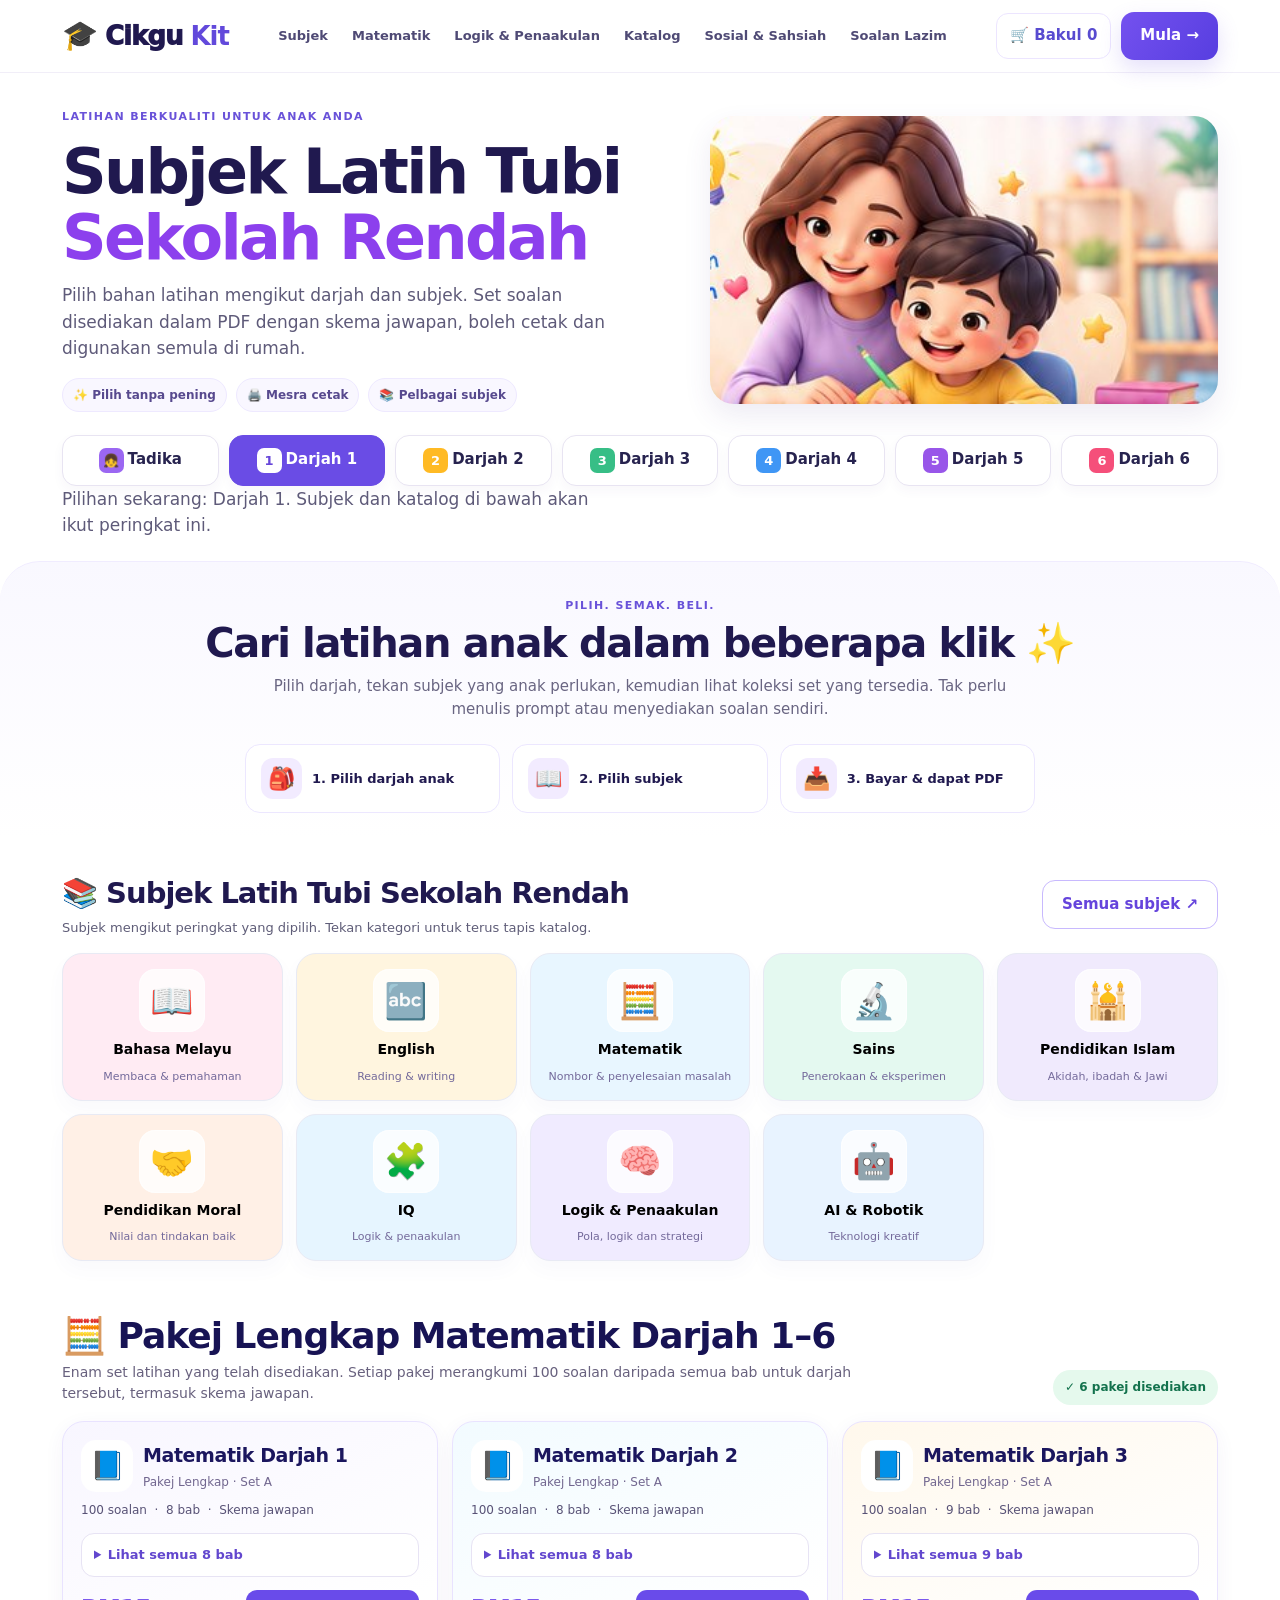
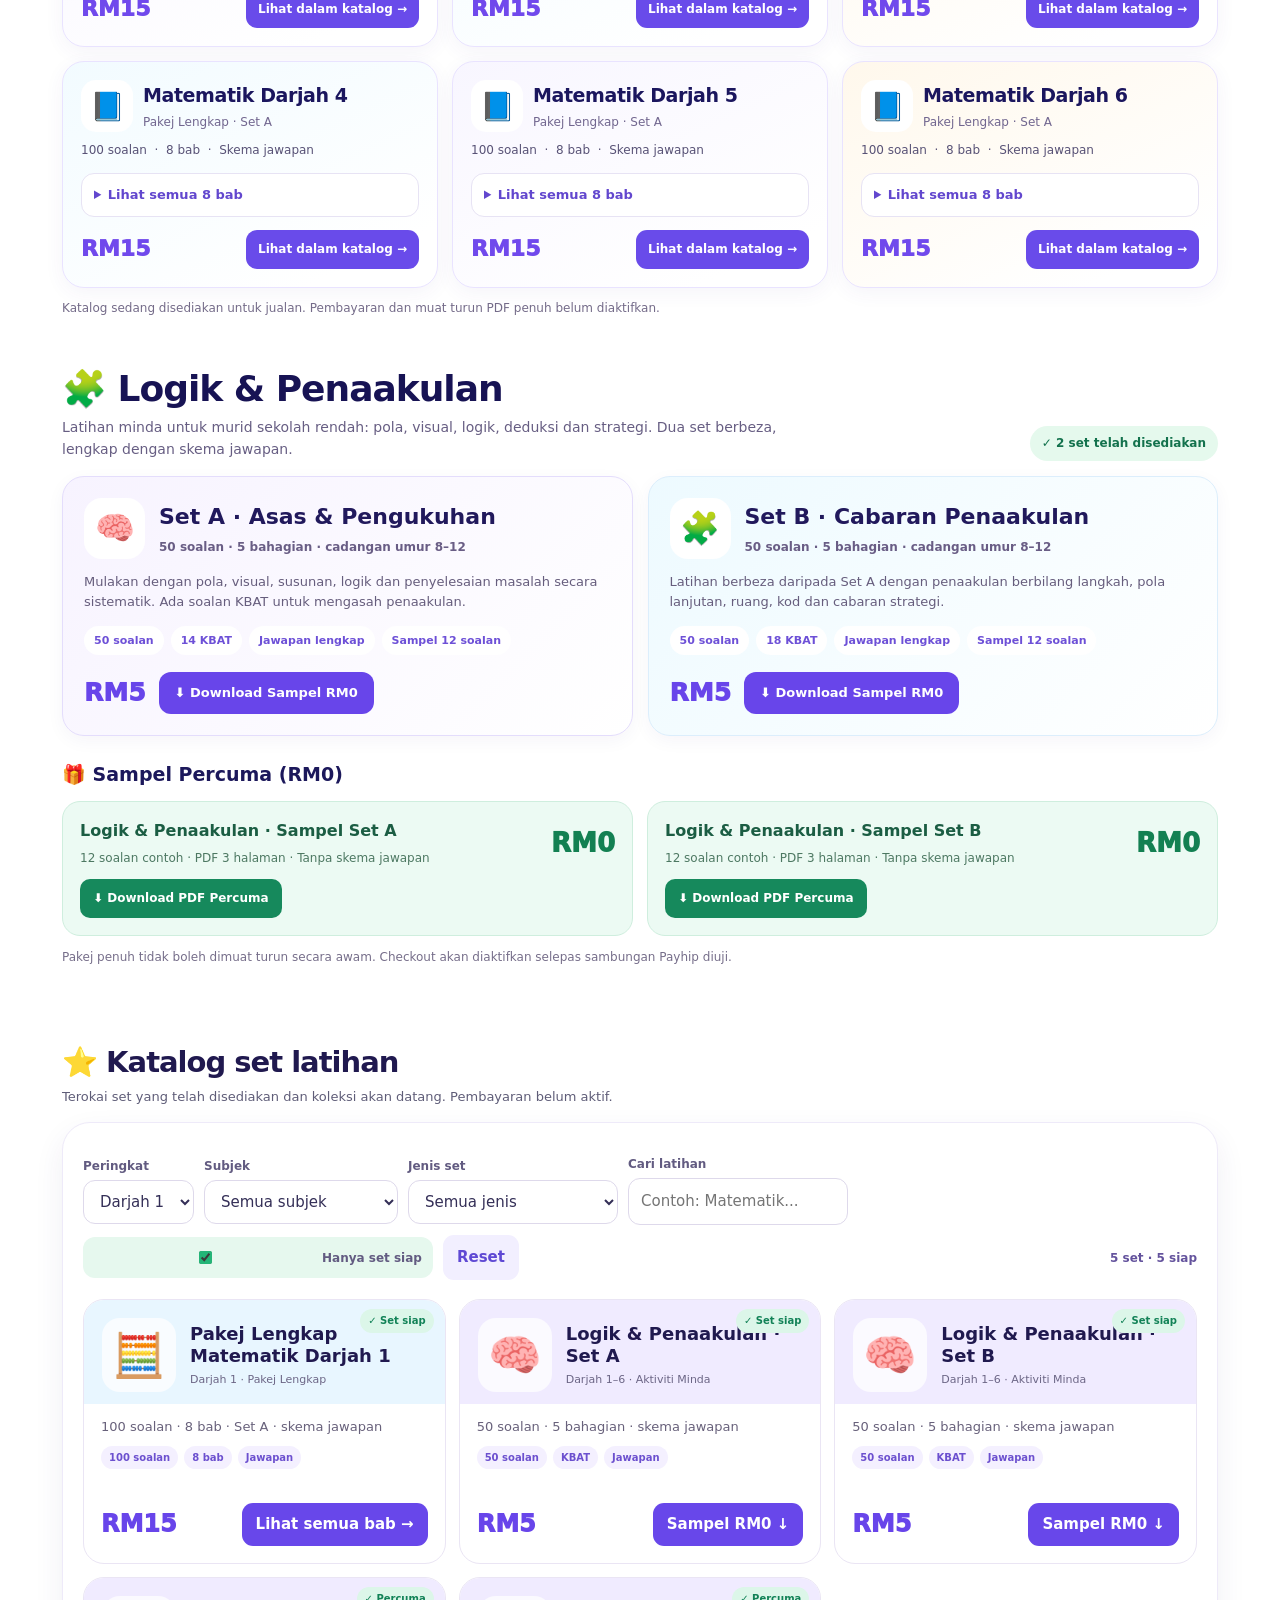
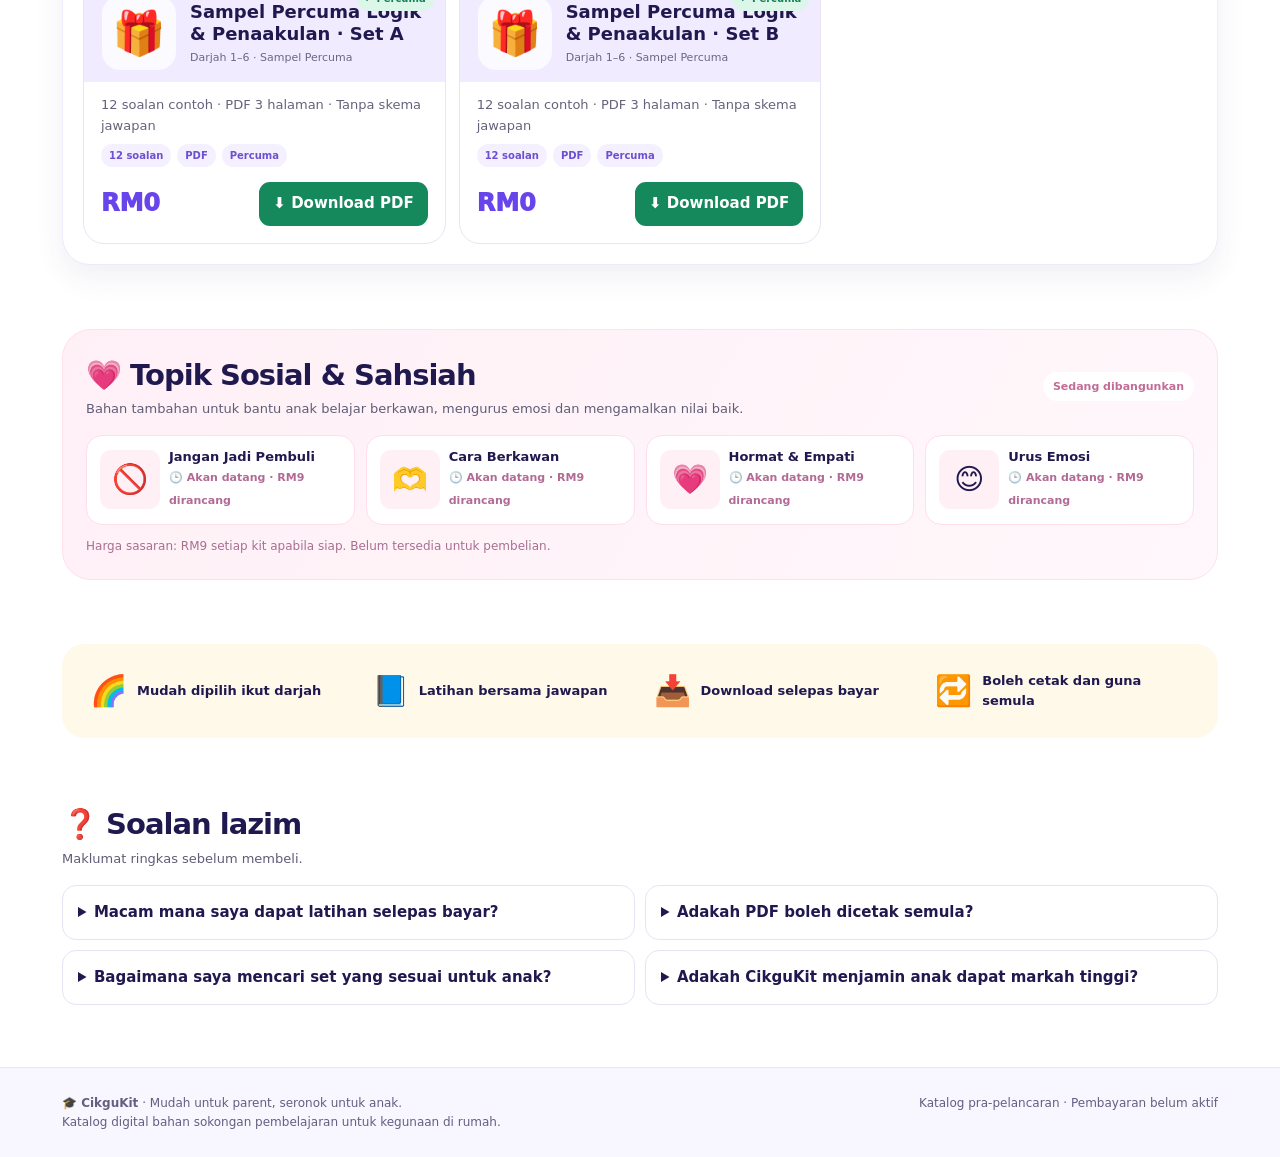
==== commit 7fd0525e: "Add RM0 direct-download PDF samples for both logic sets in catalogue" ====
--- a/index.html
+++ b/index.html
@@ -55,14 +55,23 @@
 .logic-preview{display:inline-flex;align-items:center;justify-content:center;background:#6845ea;border-radius:12px;color:white!important;font-weight:850;text-decoration:none;padding:11px 16px;font-size:13px}
 .logic-note{font-size:12px;color:#766e8a;margin-top:12px}
 @media(max-width:680px){.logic-grid{grid-template-columns:1fr}.logic-card{padding:17px}}
+
+.logic-free-title{font-weight:900;color:#1c185b;font-size:19px;margin:24px 0 11px}
+.logic-free-grid{display:grid;grid-template-columns:repeat(2,minmax(0,1fr));gap:14px}
+.logic-free-card{background:#ecfaf3;border:1px solid #cfeede;border-radius:18px;padding:17px;display:flex;align-items:center;justify-content:space-between;gap:12px;flex-wrap:wrap}
+.logic-free-card h4{font-size:16px;margin:0 0 5px;color:#1b5d43}
+.logic-free-card p{color:#4d7862;font-size:12px;margin:0}
+.logic-free-price{font-size:26px;font-weight:950;color:#138052}
+.logic-free-download{display:inline-block;background:#16895c;color:white!important;text-decoration:none;padding:10px 13px;border-radius:10px;font-weight:850;font-size:12px}
+@media(max-width:680px){.logic-free-grid{grid-template-columns:1fr}}
 </style></head><body>
 <nav class="nav"><div class="wrap navinner"><a class="brand" href="#top"><span class="logo">🎓</span>Cikgu<b>Kit</b></a><div class="navlinks"><a href="#subjek">Subjek</a><a href="#matematik">Matematik</a><a href="#logik">Logik &amp; Penaakulan</a><a href="#katalog">Katalog</a><a href="#sahsiah">Sosial & Sahsiah</a><a href="#faq">Soalan Lazim</a></div><div class="navright"><button class="cartbutton" id="cart" type="button">🛒 Bakul 0</button><a href="#subjek" class="btn primary">Mula →</a></div></div></nav>
 <main id="top"><section class="hero"><div class="wrap"><div class="herogrid"><div><div class="eyebrow">Latihan berkualiti untuk anak anda</div><h1>Subjek Latih Tubi<br><em>Sekolah Rendah</em></h1><p>Pilih bahan latihan mengikut darjah dan subjek. Set soalan disediakan dalam PDF dengan skema jawapan, boleh cetak dan digunakan semula di rumah.</p><div class="tiny-benefits"><span>✨ Pilih tanpa pening</span><span>🖨️ Mesra cetak</span><span>📚 Pelbagai subjek</span></div></div><div class="hero-media"><img src="[data-uri]" alt="Ilustrasi ibu membantu anak belajar"></div></div><div class="gradegroup" id="gradegroup" aria-label="Pilih peringkat pembelajaran"></div><p class="selnote" id="gradehint">Pilih peringkat anak dahulu. Penapis katalog akan ikut pilihan ini.</p></div></section>
 <section class="intro"><div class="wrap center"><span class="eyebrow">Pilih. Semak. Beli.</span><h2 class="sectiontitle">Cari latihan anak dalam beberapa klik ✨</h2><p class="subtitle">Pilih darjah, tekan subjek yang anak perlukan, kemudian lihat koleksi set yang tersedia. Tak perlu menulis prompt atau menyediakan soalan sendiri.</p><div class="how"><div class="howitem"><span class="i">🎒</span>1. Pilih darjah anak</div><div class="howitem"><span class="i">📖</span>2. Pilih subjek</div><div class="howitem"><span class="i">📥</span>3. Bayar & dapat PDF</div></div></div></section>
 <section class="block" id="subjek"><div class="wrap"><div class="blocktitle"><div><h2>📚 Subjek Latih Tubi Sekolah Rendah</h2><p>Subjek mengikut peringkat yang dipilih. Tekan kategori untuk terus tapis katalog.</p></div><button class="btn outline" id="showAllSubj">Semua subjek ↗</button></div><div class="subjectgrid" id="subjectgrid"></div></div></section>
 <section class="math-section" id="matematik"><div class="wrap"><div class="math-header"><div><h2>🧮 Pakej Lengkap Matematik Darjah 1–6</h2><p>Enam set latihan yang telah disediakan. Setiap pakej merangkumi 100 soalan daripada semua bab untuk darjah tersebut, termasuk skema jawapan.</p></div><span class="math-ready">✓ 6 pakej disediakan</span></div><div class="math-grid" id="math-grid"></div><p class="math-note">Katalog sedang disediakan untuk jualan. Pembayaran dan muat turun PDF penuh belum diaktifkan.</p></div></section>
-<section class="logic-section" id="logik"><div class="wrap"><div class="logic-title"><div><h2>🧩 Logik &amp; Penaakulan</h2><p>Latihan minda untuk murid sekolah rendah: pola, visual, logik, deduksi dan strategi. Dua set berbeza, lengkap dengan skema jawapan.</p></div><span class="math-ready">✓ 2 set telah disediakan</span></div><div class="logic-grid"><article class="logic-card"><div class="logic-top"><span class="logic-emblem">🧠</span><div><h3>Set A · Asas &amp; Pengukuhan</h3><div class="logic-meta">50 soalan · 5 bahagian · cadangan umur 8–12</div></div></div><p>Mulakan dengan pola, visual, susunan, logik dan penyelesaian masalah secara sistematik. Ada soalan KBAT untuk mengasah penaakulan.</p><div class="logic-chips"><span>50 soalan</span><span>14 KBAT</span><span>Jawapan lengkap</span><span>Sampel 12 soalan</span></div><div class="logic-bottom"><span class="logic-price">RM5</span><a class="logic-preview" href="sampel/logik-penaakulan-set-a.html" target="_blank" rel="noopener">👀 Lihat sampel percuma</a></div></article><article class="logic-card"><div class="logic-top"><span class="logic-emblem">🧩</span><div><h3>Set B · Cabaran Penaakulan</h3><div class="logic-meta">50 soalan · 5 bahagian · cadangan umur 8–12</div></div></div><p>Latihan berbeza daripada Set A dengan penaakulan berbilang langkah, pola lanjutan, ruang, kod dan cabaran strategi.</p><div class="logic-chips"><span>50 soalan</span><span>18 KBAT</span><span>Jawapan lengkap</span><span>Sampel 12 soalan</span></div><div class="logic-bottom"><span class="logic-price">RM5</span><a class="logic-preview" href="sampel/logik-penaakulan-set-b.html" target="_blank" rel="noopener">👀 Lihat sampel percuma</a></div></article></div><p class="logic-note">Pakej penuh tidak boleh dimuat turun secara awam. Checkout akan diaktifkan selepas sambungan Payhip diuji.</p></div></section>
-<section class="block" id="katalog"><div class="wrap"><div class="blocktitle"><div><h2>⭐ Katalog set latihan</h2><p>Terokai set yang telah disediakan dan koleksi akan datang. Pembayaran belum aktif.</p></div></div><div class="catalog-area"><div class="filters"><div class="field"><label for="gradeFilter">Peringkat</label><select id="gradeFilter"></select></div><div class="field"><label for="subjectFilter">Subjek</label><select id="subjectFilter"></select></div><div class="field"><label for="typeFilter">Jenis set</label><select id="typeFilter"><option value="all">Semua jenis</option><option value="Lengkap">Pakej lengkap</option><option value="Topikal">Topikal</option><option value="Ujian">Set ujian</option></select></div><div class="field"><label for="searchFilter">Cari latihan</label><input id="searchFilter" placeholder="Contoh: Matematik..." type="search"></div><label class="availablefilter"><input type="checkbox" id="availableOnly" checked> Hanya set siap</label><button id="clearFilters" class="clear" type="button">Reset</button><span id="catalogCount" class="catalogmeta"></span></div><div class="cataloggrid" id="cataloggrid"></div><div id="noResults" class="empty hidden">🧸 Belum ada set tersedia untuk pilihan ini. Cuba subjek lain atau nyah tanda “Hanya produk tersedia” untuk meneroka koleksi yang sedang disediakan.</div></div></div></section>
+<section class="logic-section" id="logik"><div class="wrap"><div class="logic-title"><div><h2>🧩 Logik &amp; Penaakulan</h2><p>Latihan minda untuk murid sekolah rendah: pola, visual, logik, deduksi dan strategi. Dua set berbeza, lengkap dengan skema jawapan.</p></div><span class="math-ready">✓ 2 set telah disediakan</span></div><div class="logic-grid"><article class="logic-card"><div class="logic-top"><span class="logic-emblem">🧠</span><div><h3>Set A · Asas &amp; Pengukuhan</h3><div class="logic-meta">50 soalan · 5 bahagian · cadangan umur 8–12</div></div></div><p>Mulakan dengan pola, visual, susunan, logik dan penyelesaian masalah secara sistematik. Ada soalan KBAT untuk mengasah penaakulan.</p><div class="logic-chips"><span>50 soalan</span><span>14 KBAT</span><span>Jawapan lengkap</span><span>Sampel 12 soalan</span></div><div class="logic-bottom"><span class="logic-price">RM5</span><a class="logic-preview" href="sampel/CikguKit_Logik_Penaakulan_SetA_Sampel_RM0.pdf" download="CikguKit_Logik_Penaakulan_SetA_Sampel_RM0.pdf">⬇ Download Sampel RM0</a></div></article><article class="logic-card"><div class="logic-top"><span class="logic-emblem">🧩</span><div><h3>Set B · Cabaran Penaakulan</h3><div class="logic-meta">50 soalan · 5 bahagian · cadangan umur 8–12</div></div></div><p>Latihan berbeza daripada Set A dengan penaakulan berbilang langkah, pola lanjutan, ruang, kod dan cabaran strategi.</p><div class="logic-chips"><span>50 soalan</span><span>18 KBAT</span><span>Jawapan lengkap</span><span>Sampel 12 soalan</span></div><div class="logic-bottom"><span class="logic-price">RM5</span><a class="logic-preview" href="sampel/CikguKit_Logik_Penaakulan_SetB_Sampel_RM0.pdf" download="CikguKit_Logik_Penaakulan_SetB_Sampel_RM0.pdf">⬇ Download Sampel RM0</a></div></article></div><h3 class="logic-free-title">🎁 Sampel Percuma (RM0)</h3><div class="logic-free-grid"><article class="logic-free-card"><div><h4>Logik &amp; Penaakulan · Sampel Set A</h4><p>12 soalan contoh · PDF 3 halaman · Tanpa skema jawapan</p></div><strong class="logic-free-price">RM0</strong><a class="logic-free-download" href="sampel/CikguKit_Logik_Penaakulan_SetA_Sampel_RM0.pdf" download="CikguKit_Logik_Penaakulan_SetA_Sampel_RM0.pdf">⬇ Download PDF Percuma</a></article><article class="logic-free-card"><div><h4>Logik &amp; Penaakulan · Sampel Set B</h4><p>12 soalan contoh · PDF 3 halaman · Tanpa skema jawapan</p></div><strong class="logic-free-price">RM0</strong><a class="logic-free-download" href="sampel/CikguKit_Logik_Penaakulan_SetB_Sampel_RM0.pdf" download="CikguKit_Logik_Penaakulan_SetB_Sampel_RM0.pdf">⬇ Download PDF Percuma</a></article></div><p class="logic-note">Pakej penuh tidak boleh dimuat turun secara awam. Checkout akan diaktifkan selepas sambungan Payhip diuji.</p></div></section>
+<section class="block" id="katalog"><div class="wrap"><div class="blocktitle"><div><h2>⭐ Katalog set latihan</h2><p>Terokai set yang telah disediakan dan koleksi akan datang. Pembayaran belum aktif.</p></div></div><div class="catalog-area"><div class="filters"><div class="field"><label for="gradeFilter">Peringkat</label><select id="gradeFilter"></select></div><div class="field"><label for="subjectFilter">Subjek</label><select id="subjectFilter"></select></div><div class="field"><label for="typeFilter">Jenis set</label><select id="typeFilter"><option value="all">Semua jenis</option><option value="Lengkap">Pakej lengkap</option><option value="Topikal">Topikal</option><option value="Sampel">Sampel Percuma RM0</option><option value="Ujian">Set ujian</option></select></div><div class="field"><label for="searchFilter">Cari latihan</label><input id="searchFilter" placeholder="Contoh: Matematik..." type="search"></div><label class="availablefilter"><input type="checkbox" id="availableOnly" checked> Hanya set siap</label><button id="clearFilters" class="clear" type="button">Reset</button><span id="catalogCount" class="catalogmeta"></span></div><div class="cataloggrid" id="cataloggrid"></div><div id="noResults" class="empty hidden">🧸 Belum ada set tersedia untuk pilihan ini. Cuba subjek lain atau nyah tanda “Hanya produk tersedia” untuk meneroka koleksi yang sedang disediakan.</div></div></div></section>
 <section class="block" id="sahsiah"><div class="wrap"><div class="sahsiah"><div class="blocktitle"><div><h2>💗 Topik Sosial & Sahsiah</h2><p>Bahan tambahan untuk bantu anak belajar berkawan, mengurus emosi dan mengamalkan nilai baik.</p></div><span class="tag" style="background:#fff;color:#c26c97">Sedang dibangunkan</span></div><div class="sahsiahcards" id="sahsiahcards"></div><p style="color:#a76f91;font-size:12px;margin:12px 0 0">Harga sasaran: RM9 setiap kit apabila siap. Belum tersedia untuk pembelian.</p></div></div></section>
 <section class="block"><div class="wrap"><div class="benefitrow"><div class="benefit"><span>🌈</span>Mudah dipilih ikut darjah</div><div class="benefit"><span>📘</span>Latihan bersama jawapan</div><div class="benefit"><span>📥</span>Download selepas bayar</div><div class="benefit"><span>🔁</span>Boleh cetak dan guna semula</div></div></div></section>
 <section class="block" id="faq"><div class="wrap"><div class="blocktitle"><div><h2>❓ Soalan lazim</h2><p>Maklumat ringkas sebelum membeli.</p></div></div><div class="faqgrid"><details><summary>Macam mana saya dapat latihan selepas bayar?</summary><p>Apabila checkout Payhip diaktifkan, pelanggan akan dapat pautan download PDF selepas bayaran berjaya, bersama email pengesahan. Checkout sebenar belum disambung dalam prototype ini.</p></details><details><summary>Adakah PDF boleh dicetak semula?</summary><p>Ya, untuk kegunaan peribadi dan keluarga seperti yang dinyatakan dalam lesen produk. Tidak dibenarkan menjual atau mengedarkan semula fail.</p></details><details><summary>Bagaimana saya mencari set yang sesuai untuk anak?</summary><p>Koleksi CikguKit disusun mengikut darjah dan subjek. Pilih peringkat anak, kemudian gunakan penapis “Hanya produk tersedia” untuk melihat pakej yang boleh dibeli.</p></details><details><summary>Adakah CikguKit menjamin anak dapat markah tinggi?</summary><p>Tidak. Latihan membantu ulang kaji dan mengukuhkan kemahiran, tetapi pencapaian bergantung pada tahap anak, bimbingan dan latihan berterusan. CikguKit bukan bahan rasmi KPM.</p></details></div></div></section>
@@ -94,6 +103,7 @@
 for (const g of grades){
   const subs=validSubjects(g);
   for(const s of subs){
+    if(s==='Logik & Penaakulan')continue; // Set A/B are shared across Darjah 1–6
     const isReady=s==='Matematik'&&g!=='Tadika';
     PRODUCTS.push({id:`p-${g}-${s}`,grade:g,subject:s,type:'Lengkap',title:`Pakej Lengkap ${s} ${g}`,status:isReady?'ready':'soon',description:isReady?`100 soalan · ${MATH_TOPICS[g].length} bab · Set A · skema jawapan`:'Koleksi pakej mengikut darjah dan subjek',price:isReady?15:null});
   }
@@ -103,6 +113,7 @@
   }
 }
 for(const set of ['A','B'])PRODUCTS.push({id:'logic-'+set,grade:'Darjah 1–6',subject:'Logik & Penaakulan',type:'Lengkap',title:'Logik & Penaakulan · Set '+set,status:'ready',description:set==='A'?'50 soalan · 5 bahagian · 14 KBAT · skema jawapan':'50 soalan · 5 bahagian · 18 KBAT · skema jawapan',price:5,sampleUrl:'sampel/logik-penaakulan-set-'+set.toLowerCase()+'.html',crossGrade:true});
+for(const set of ['A','B'])PRODUCTS.push({id:'logic-sample-'+set,grade:'Darjah 1–6',subject:'Logik & Penaakulan',type:'Sampel',title:'Sampel Percuma Logik & Penaakulan · Set '+set,status:'ready',description:'12 soalan contoh · PDF 3 halaman · Tanpa skema jawapan',price:0,sampleUrl:'sampel/CikguKit_Logik_Penaakulan_Set'+set+'_Sampel_RM0.pdf',crossGrade:true,freeSample:true});
 let grade='Darjah 1', subject='Semua';
 const $=id=>document.getElementById(id);
 let toastTimer;
@@ -110,7 +121,7 @@
 function gradeHTML(g,i){return `<button type="button" class="grade ${i===0?'':`g${i}`} ${g===grade?'sel':''}" data-grade="${g}" style="--g:${['#9b67f2','#ff5274','#ffba24','#37be86','#3f96f5','#9856e9','#f54f7a'][i]}"><strong>${i===0?'👧':i}</strong>${g}</button>`}
 function renderGrades(){$('gradegroup').innerHTML=grades.map(gradeHTML).join('');$('gradeFilter').innerHTML=grades.map(g=>`<option ${g===grade?'selected':''}>${g}</option>`).join('');$('gradehint').textContent=`Pilihan sekarang: ${grade}. Subjek dan katalog di bawah akan ikut peringkat ini.`;}
 function renderSubjects(){const list=validSubjects(grade);if(!list.includes(subject))subject='Semua';$('subjectgrid').innerHTML=list.map(s=>{const m=subjectMeta[s];return `<button type="button" class="subject ${subject===s?'selected':''}" data-subject="${s}" style="--bg:${m.bg}"><span class="ico">${m.emoji}</span><b>${s}</b><small>${m.label}</small></button>`}).join('');$('subjectFilter').innerHTML=['Semua',...list].map(s=>`<option value="${s}" ${s===subject?'selected':''}>${s==='Semua'?'Semua subjek':s}</option>`).join('')}
-function productCard(p){const m=subjectMeta[p.subject]||subjectMeta['Matematik'];const ready=p.status==='ready';const isLogic=!!p.crossGrade;const detail=isLogic?'50 soalan · 5 bahagian · skema jawapan':p.description;const pills=isLogic?'<span>50 soalan</span><span>KBAT</span><span>Jawapan</span>':ready?`<span>100 soalan</span><span>${MATH_TOPICS[p.grade]?.length||8} bab</span><span>Jawapan</span>`:'<span>Sedang disediakan</span>';const button=isLogic?`<a href="${p.sampleUrl}" target="_blank" rel="noopener" class="action" style="text-decoration:none">Lihat sampel 12 soalan →</a>`:ready?`<button type="button" data-action="math-topics" data-grade="${p.grade}" class="action">Lihat semua bab →</button>`:'<button type="button" class="action futurebtn" disabled>Akan datang</button>';return `<article class="product"><div class="product-top" style="--bg:${m.bg}"><div class="prodemoji">${m.emoji}</div><div><h3 class="prodname">${p.title}</h3><div class="prodsub">${isLogic?'Darjah 1–6 · Aktiviti Minda':p.grade+' · '+(p.type==='Lengkap'?'Pakej Lengkap':p.type==='Ujian'?'Set Ujian':'Topikal')}</div></div><span class="status ${ready?'live':''}">${ready?'✓ Set siap':'Akan datang'}</span></div><div class="productbody"><p>${detail}</p><div class="pills">${pills}</div><div class="price-row"><div class="${ready?'prodprice':'future'}">${ready?'RM'+p.price:'Belum dijual'}</div>${button}</div></div></article>`}
+function productCard(p){const m=subjectMeta[p.subject]||subjectMeta['Matematik'];const ready=p.status==='ready';const isLogic=!!p.crossGrade;const free=!!p.freeSample;const detail=free?p.description:isLogic?'50 soalan · 5 bahagian · skema jawapan':p.description;const pills=free?'<span>12 soalan</span><span>PDF</span><span>Percuma</span>':isLogic?'<span>50 soalan</span><span>KBAT</span><span>Jawapan</span>':ready?`<span>100 soalan</span><span>${MATH_TOPICS[p.grade]?.length||8} bab</span><span>Jawapan</span>`:'<span>Sedang disediakan</span>';const button=free?`<a href="${p.sampleUrl}" download="CikguKit_Logik_Penaakulan_Set${p.id.endsWith('-A')?'A':'B'}_Sampel_RM0.pdf" class="action" style="text-decoration:none;background:#16895c">⬇ Download PDF</a>`:isLogic?`<a href="sampel/CikguKit_Logik_Penaakulan_Set${p.id.endsWith('-A')?'A':'B'}_Sampel_RM0.pdf" download class="action" style="text-decoration:none">Sampel RM0 ↓</a>`:ready?`<button type="button" data-action="math-topics" data-grade="${p.grade}" class="action">Lihat semua bab →</button>`:'<button type="button" class="action futurebtn" disabled>Akan datang</button>';return `<article class="product"><div class="product-top" style="--bg:${m.bg}"><div class="prodemoji">${free?'🎁':m.emoji}</div><div><h3 class="prodname">${p.title}</h3><div class="prodsub">${isLogic?(free?'Darjah 1–6 · Sampel Percuma':'Darjah 1–6 · Aktiviti Minda'):p.grade+' · '+(p.type==='Lengkap'?'Pakej Lengkap':p.type==='Ujian'?'Set Ujian':'Topikal')}</div></div><span class="status ${ready?'live':''}">${free?'✓ Percuma':ready?'✓ Set siap':'Akan datang'}</span></div><div class="productbody"><p>${detail}</p><div class="pills">${pills}</div><div class="price-row"><div class="${ready?'prodprice':'future'}">${ready?'RM'+p.price:'Belum dijual'}</div>${button}</div></div></article>`}
 function renderCatalog(){const type=$('typeFilter').value,term=$('searchFilter').value.trim().toLowerCase();let all=PRODUCTS.filter(p=>(p.grade===grade||p.crossGrade)&&(subject==='Semua'||p.subject===subject)&&(type==='all'||p.type===type)&&(!$('availableOnly').checked||p.status==='ready')&&(!term||`${p.title} ${p.description}`.toLowerCase().includes(term)));all.sort((a,b)=>(a.status==='ready'?-1:1)-(b.status==='ready'?-1:1));$('catalogCount').textContent=`${all.length} set · ${all.filter(p=>p.status==='ready').length} siap`;const shown=all.slice(0,12);$('cataloggrid').innerHTML=shown.map(productCard).join('');$('noResults').classList.toggle('hidden',all.length>0);}
 function sync(){renderGrades();renderSubjects();renderCatalog()}
 
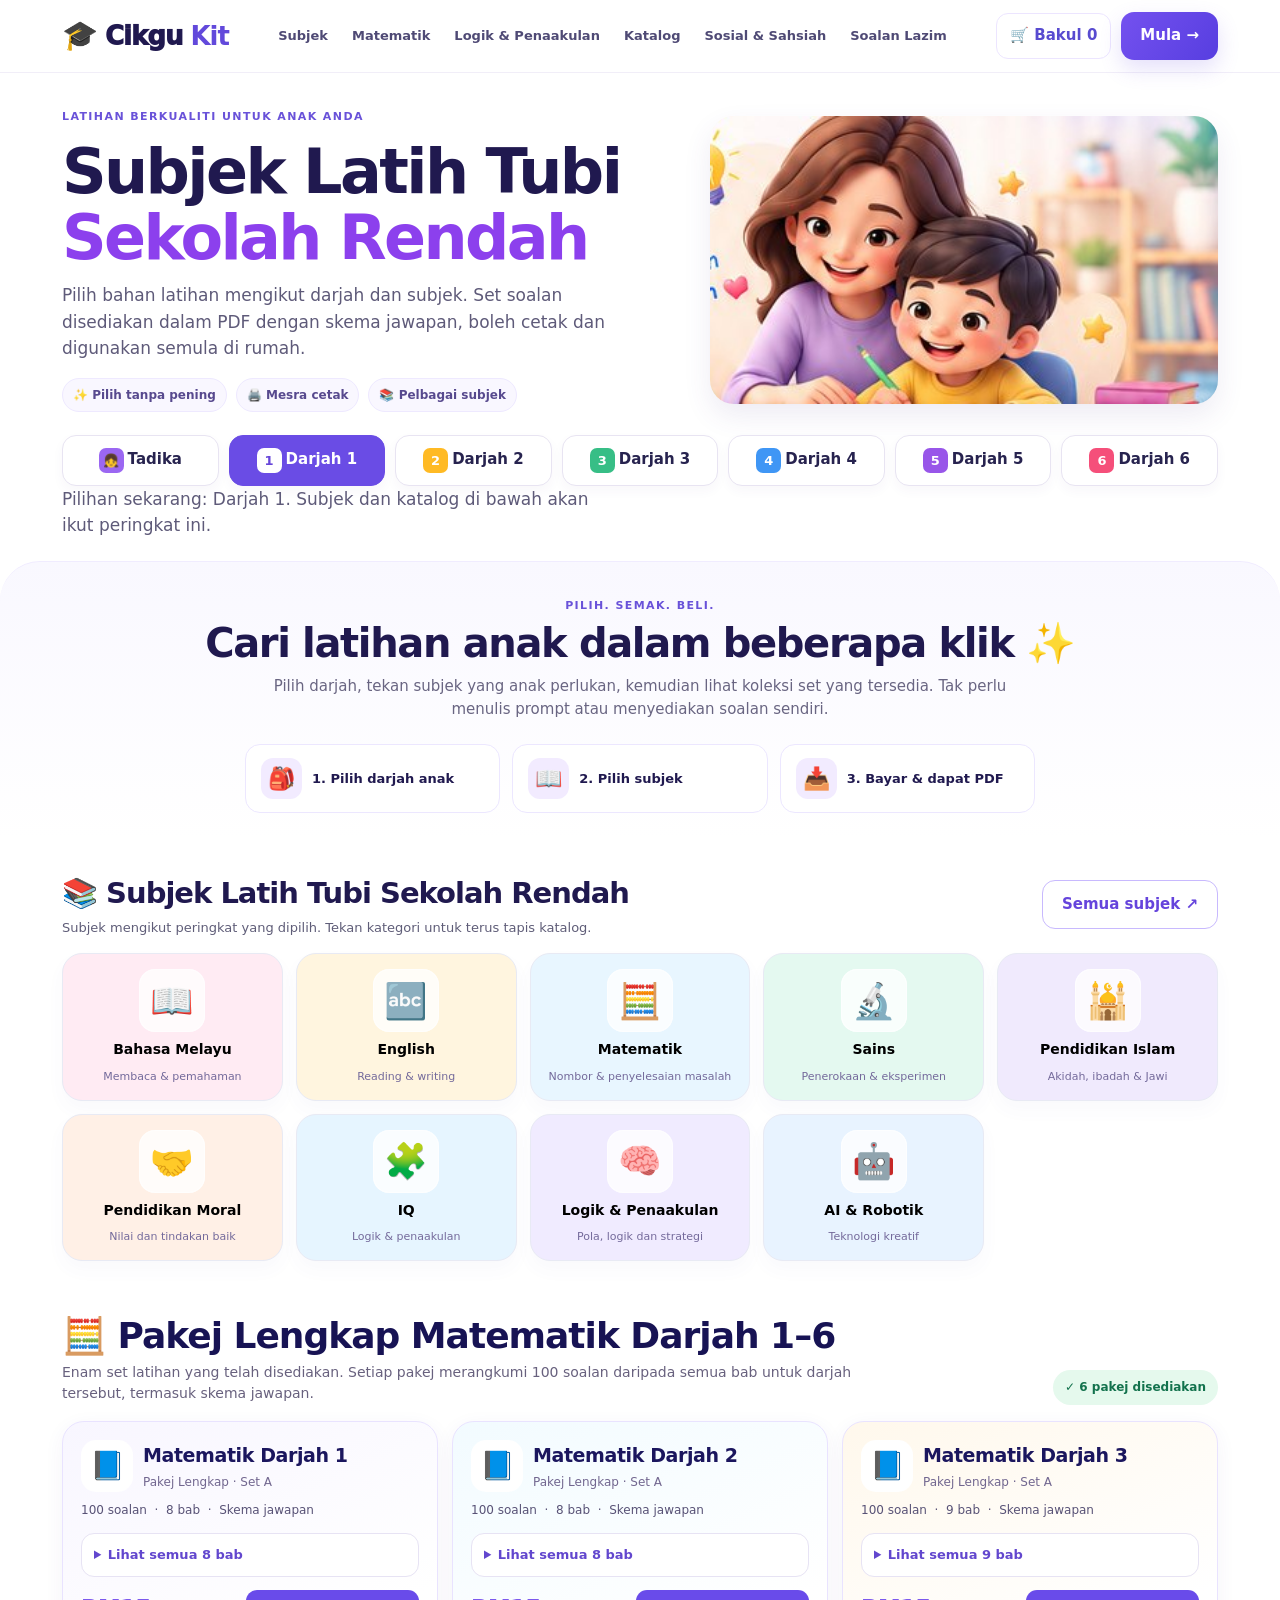
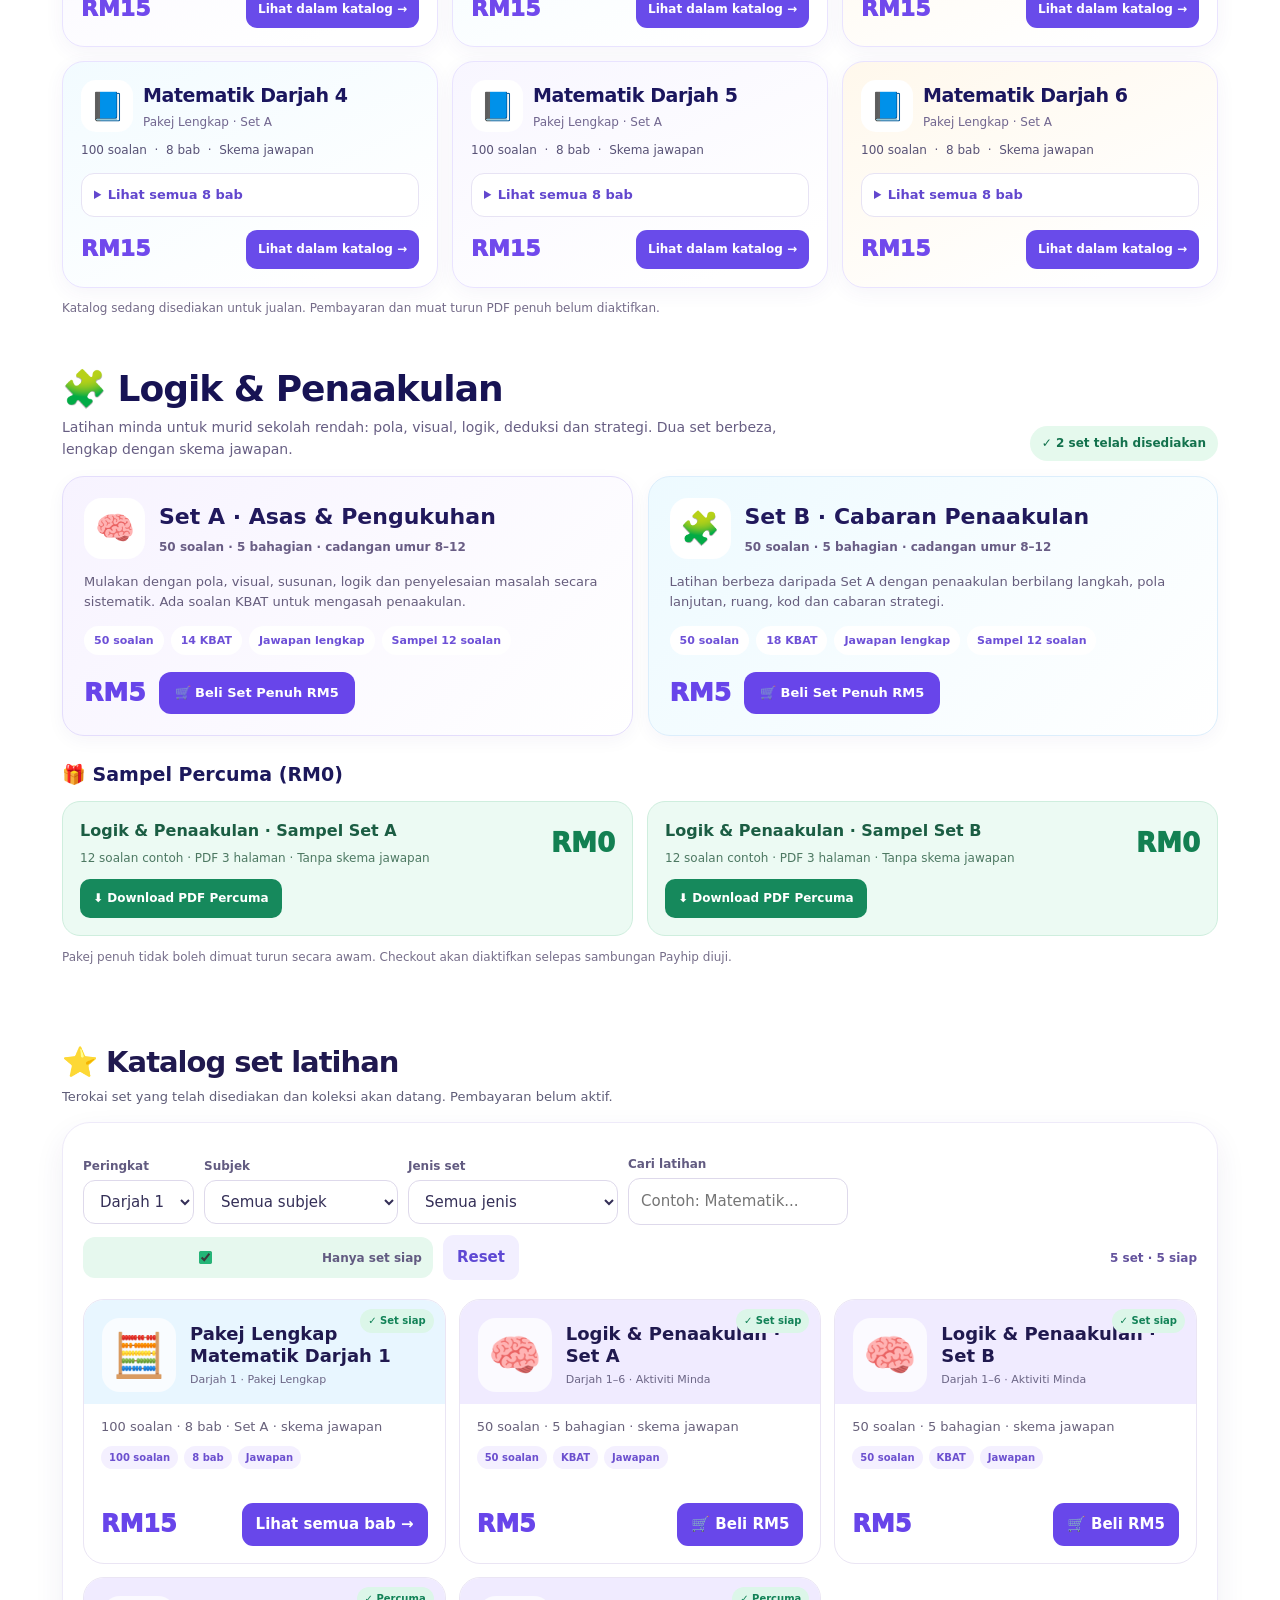
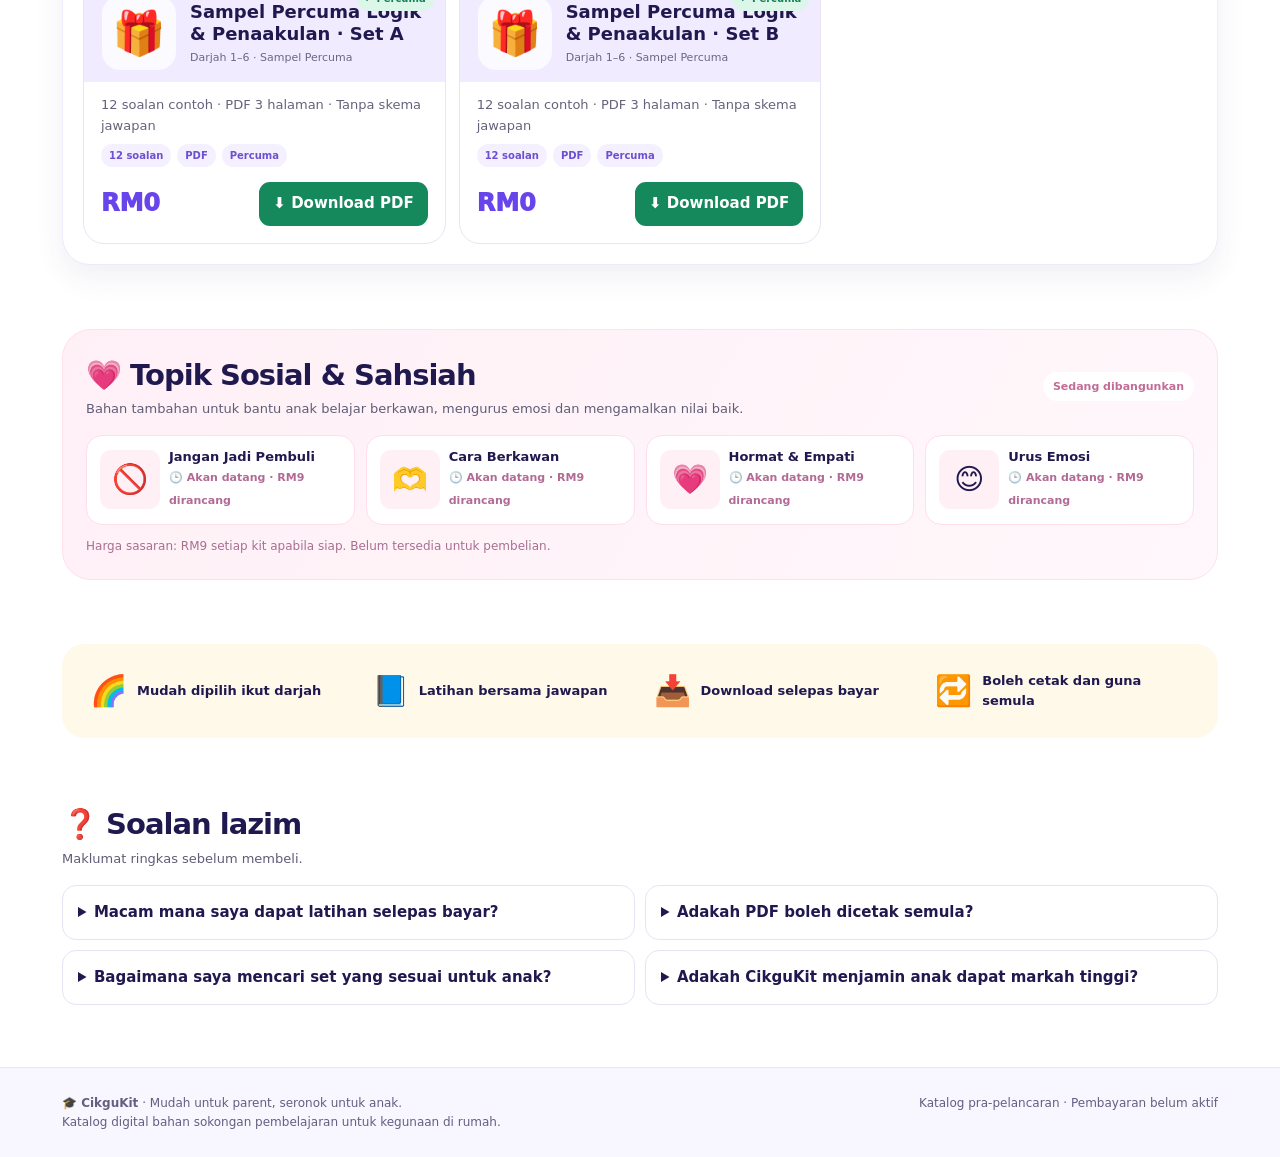
==== commit a3770911: "Separate RM5 logic purchase buttons from RM0 free sample downloads" ====
--- a/index.html
+++ b/index.html
@@ -52,7 +52,7 @@
 .logic-chips span{font-size:11px;border-radius:99px;background:#fff;padding:6px 10px;font-weight:800;color:#6d50d7}
 .logic-bottom{display:flex;flex-wrap:wrap;align-items:center;gap:13px;margin-top:17px}
 .logic-price{font-size:25px;color:#6845ea;font-weight:950}
-.logic-preview{display:inline-flex;align-items:center;justify-content:center;background:#6845ea;border-radius:12px;color:white!important;font-weight:850;text-decoration:none;padding:11px 16px;font-size:13px}
+.logic-preview{display:inline-flex;align-items:center;justify-content:center;background:#6845ea;border-radius:12px;color:white!important;font-weight:850;text-decoration:none;padding:11px 16px;font-size:13px;border:0;cursor:pointer}
 .logic-note{font-size:12px;color:#766e8a;margin-top:12px}
 @media(max-width:680px){.logic-grid{grid-template-columns:1fr}.logic-card{padding:17px}}
 
@@ -70,7 +70,7 @@
 <section class="intro"><div class="wrap center"><span class="eyebrow">Pilih. Semak. Beli.</span><h2 class="sectiontitle">Cari latihan anak dalam beberapa klik ✨</h2><p class="subtitle">Pilih darjah, tekan subjek yang anak perlukan, kemudian lihat koleksi set yang tersedia. Tak perlu menulis prompt atau menyediakan soalan sendiri.</p><div class="how"><div class="howitem"><span class="i">🎒</span>1. Pilih darjah anak</div><div class="howitem"><span class="i">📖</span>2. Pilih subjek</div><div class="howitem"><span class="i">📥</span>3. Bayar & dapat PDF</div></div></div></section>
 <section class="block" id="subjek"><div class="wrap"><div class="blocktitle"><div><h2>📚 Subjek Latih Tubi Sekolah Rendah</h2><p>Subjek mengikut peringkat yang dipilih. Tekan kategori untuk terus tapis katalog.</p></div><button class="btn outline" id="showAllSubj">Semua subjek ↗</button></div><div class="subjectgrid" id="subjectgrid"></div></div></section>
 <section class="math-section" id="matematik"><div class="wrap"><div class="math-header"><div><h2>🧮 Pakej Lengkap Matematik Darjah 1–6</h2><p>Enam set latihan yang telah disediakan. Setiap pakej merangkumi 100 soalan daripada semua bab untuk darjah tersebut, termasuk skema jawapan.</p></div><span class="math-ready">✓ 6 pakej disediakan</span></div><div class="math-grid" id="math-grid"></div><p class="math-note">Katalog sedang disediakan untuk jualan. Pembayaran dan muat turun PDF penuh belum diaktifkan.</p></div></section>
-<section class="logic-section" id="logik"><div class="wrap"><div class="logic-title"><div><h2>🧩 Logik &amp; Penaakulan</h2><p>Latihan minda untuk murid sekolah rendah: pola, visual, logik, deduksi dan strategi. Dua set berbeza, lengkap dengan skema jawapan.</p></div><span class="math-ready">✓ 2 set telah disediakan</span></div><div class="logic-grid"><article class="logic-card"><div class="logic-top"><span class="logic-emblem">🧠</span><div><h3>Set A · Asas &amp; Pengukuhan</h3><div class="logic-meta">50 soalan · 5 bahagian · cadangan umur 8–12</div></div></div><p>Mulakan dengan pola, visual, susunan, logik dan penyelesaian masalah secara sistematik. Ada soalan KBAT untuk mengasah penaakulan.</p><div class="logic-chips"><span>50 soalan</span><span>14 KBAT</span><span>Jawapan lengkap</span><span>Sampel 12 soalan</span></div><div class="logic-bottom"><span class="logic-price">RM5</span><a class="logic-preview" href="sampel/CikguKit_Logik_Penaakulan_SetA_Sampel_RM0.pdf" download="CikguKit_Logik_Penaakulan_SetA_Sampel_RM0.pdf">⬇ Download Sampel RM0</a></div></article><article class="logic-card"><div class="logic-top"><span class="logic-emblem">🧩</span><div><h3>Set B · Cabaran Penaakulan</h3><div class="logic-meta">50 soalan · 5 bahagian · cadangan umur 8–12</div></div></div><p>Latihan berbeza daripada Set A dengan penaakulan berbilang langkah, pola lanjutan, ruang, kod dan cabaran strategi.</p><div class="logic-chips"><span>50 soalan</span><span>18 KBAT</span><span>Jawapan lengkap</span><span>Sampel 12 soalan</span></div><div class="logic-bottom"><span class="logic-price">RM5</span><a class="logic-preview" href="sampel/CikguKit_Logik_Penaakulan_SetB_Sampel_RM0.pdf" download="CikguKit_Logik_Penaakulan_SetB_Sampel_RM0.pdf">⬇ Download Sampel RM0</a></div></article></div><h3 class="logic-free-title">🎁 Sampel Percuma (RM0)</h3><div class="logic-free-grid"><article class="logic-free-card"><div><h4>Logik &amp; Penaakulan · Sampel Set A</h4><p>12 soalan contoh · PDF 3 halaman · Tanpa skema jawapan</p></div><strong class="logic-free-price">RM0</strong><a class="logic-free-download" href="sampel/CikguKit_Logik_Penaakulan_SetA_Sampel_RM0.pdf" download="CikguKit_Logik_Penaakulan_SetA_Sampel_RM0.pdf">⬇ Download PDF Percuma</a></article><article class="logic-free-card"><div><h4>Logik &amp; Penaakulan · Sampel Set B</h4><p>12 soalan contoh · PDF 3 halaman · Tanpa skema jawapan</p></div><strong class="logic-free-price">RM0</strong><a class="logic-free-download" href="sampel/CikguKit_Logik_Penaakulan_SetB_Sampel_RM0.pdf" download="CikguKit_Logik_Penaakulan_SetB_Sampel_RM0.pdf">⬇ Download PDF Percuma</a></article></div><p class="logic-note">Pakej penuh tidak boleh dimuat turun secara awam. Checkout akan diaktifkan selepas sambungan Payhip diuji.</p></div></section>
+<section class="logic-section" id="logik"><div class="wrap"><div class="logic-title"><div><h2>🧩 Logik &amp; Penaakulan</h2><p>Latihan minda untuk murid sekolah rendah: pola, visual, logik, deduksi dan strategi. Dua set berbeza, lengkap dengan skema jawapan.</p></div><span class="math-ready">✓ 2 set telah disediakan</span></div><div class="logic-grid"><article class="logic-card"><div class="logic-top"><span class="logic-emblem">🧠</span><div><h3>Set A · Asas &amp; Pengukuhan</h3><div class="logic-meta">50 soalan · 5 bahagian · cadangan umur 8–12</div></div></div><p>Mulakan dengan pola, visual, susunan, logik dan penyelesaian masalah secara sistematik. Ada soalan KBAT untuk mengasah penaakulan.</p><div class="logic-chips"><span>50 soalan</span><span>14 KBAT</span><span>Jawapan lengkap</span><span>Sampel 12 soalan</span></div><div class="logic-bottom"><span class="logic-price">RM5</span><button type="button" class="logic-preview" data-logic-buy="A">🛒 Beli Set Penuh RM5</button></div></article><article class="logic-card"><div class="logic-top"><span class="logic-emblem">🧩</span><div><h3>Set B · Cabaran Penaakulan</h3><div class="logic-meta">50 soalan · 5 bahagian · cadangan umur 8–12</div></div></div><p>Latihan berbeza daripada Set A dengan penaakulan berbilang langkah, pola lanjutan, ruang, kod dan cabaran strategi.</p><div class="logic-chips"><span>50 soalan</span><span>18 KBAT</span><span>Jawapan lengkap</span><span>Sampel 12 soalan</span></div><div class="logic-bottom"><span class="logic-price">RM5</span><button type="button" class="logic-preview" data-logic-buy="B">🛒 Beli Set Penuh RM5</button></div></article></div><h3 class="logic-free-title">🎁 Sampel Percuma (RM0)</h3><div class="logic-free-grid"><article class="logic-free-card"><div><h4>Logik &amp; Penaakulan · Sampel Set A</h4><p>12 soalan contoh · PDF 3 halaman · Tanpa skema jawapan</p></div><strong class="logic-free-price">RM0</strong><a class="logic-free-download" href="sampel/CikguKit_Logik_Penaakulan_SetA_Sampel_RM0.pdf" download="CikguKit_Logik_Penaakulan_SetA_Sampel_RM0.pdf">⬇ Download PDF Percuma</a></article><article class="logic-free-card"><div><h4>Logik &amp; Penaakulan · Sampel Set B</h4><p>12 soalan contoh · PDF 3 halaman · Tanpa skema jawapan</p></div><strong class="logic-free-price">RM0</strong><a class="logic-free-download" href="sampel/CikguKit_Logik_Penaakulan_SetB_Sampel_RM0.pdf" download="CikguKit_Logik_Penaakulan_SetB_Sampel_RM0.pdf">⬇ Download PDF Percuma</a></article></div><p class="logic-note">Pakej penuh tidak boleh dimuat turun secara awam. Checkout akan diaktifkan selepas sambungan Payhip diuji.</p></div></section>
 <section class="block" id="katalog"><div class="wrap"><div class="blocktitle"><div><h2>⭐ Katalog set latihan</h2><p>Terokai set yang telah disediakan dan koleksi akan datang. Pembayaran belum aktif.</p></div></div><div class="catalog-area"><div class="filters"><div class="field"><label for="gradeFilter">Peringkat</label><select id="gradeFilter"></select></div><div class="field"><label for="subjectFilter">Subjek</label><select id="subjectFilter"></select></div><div class="field"><label for="typeFilter">Jenis set</label><select id="typeFilter"><option value="all">Semua jenis</option><option value="Lengkap">Pakej lengkap</option><option value="Topikal">Topikal</option><option value="Sampel">Sampel Percuma RM0</option><option value="Ujian">Set ujian</option></select></div><div class="field"><label for="searchFilter">Cari latihan</label><input id="searchFilter" placeholder="Contoh: Matematik..." type="search"></div><label class="availablefilter"><input type="checkbox" id="availableOnly" checked> Hanya set siap</label><button id="clearFilters" class="clear" type="button">Reset</button><span id="catalogCount" class="catalogmeta"></span></div><div class="cataloggrid" id="cataloggrid"></div><div id="noResults" class="empty hidden">🧸 Belum ada set tersedia untuk pilihan ini. Cuba subjek lain atau nyah tanda “Hanya produk tersedia” untuk meneroka koleksi yang sedang disediakan.</div></div></div></section>
 <section class="block" id="sahsiah"><div class="wrap"><div class="sahsiah"><div class="blocktitle"><div><h2>💗 Topik Sosial & Sahsiah</h2><p>Bahan tambahan untuk bantu anak belajar berkawan, mengurus emosi dan mengamalkan nilai baik.</p></div><span class="tag" style="background:#fff;color:#c26c97">Sedang dibangunkan</span></div><div class="sahsiahcards" id="sahsiahcards"></div><p style="color:#a76f91;font-size:12px;margin:12px 0 0">Harga sasaran: RM9 setiap kit apabila siap. Belum tersedia untuk pembelian.</p></div></div></section>
 <section class="block"><div class="wrap"><div class="benefitrow"><div class="benefit"><span>🌈</span>Mudah dipilih ikut darjah</div><div class="benefit"><span>📘</span>Latihan bersama jawapan</div><div class="benefit"><span>📥</span>Download selepas bayar</div><div class="benefit"><span>🔁</span>Boleh cetak dan guna semula</div></div></div></section>
@@ -121,7 +121,7 @@
 function gradeHTML(g,i){return `<button type="button" class="grade ${i===0?'':`g${i}`} ${g===grade?'sel':''}" data-grade="${g}" style="--g:${['#9b67f2','#ff5274','#ffba24','#37be86','#3f96f5','#9856e9','#f54f7a'][i]}"><strong>${i===0?'👧':i}</strong>${g}</button>`}
 function renderGrades(){$('gradegroup').innerHTML=grades.map(gradeHTML).join('');$('gradeFilter').innerHTML=grades.map(g=>`<option ${g===grade?'selected':''}>${g}</option>`).join('');$('gradehint').textContent=`Pilihan sekarang: ${grade}. Subjek dan katalog di bawah akan ikut peringkat ini.`;}
 function renderSubjects(){const list=validSubjects(grade);if(!list.includes(subject))subject='Semua';$('subjectgrid').innerHTML=list.map(s=>{const m=subjectMeta[s];return `<button type="button" class="subject ${subject===s?'selected':''}" data-subject="${s}" style="--bg:${m.bg}"><span class="ico">${m.emoji}</span><b>${s}</b><small>${m.label}</small></button>`}).join('');$('subjectFilter').innerHTML=['Semua',...list].map(s=>`<option value="${s}" ${s===subject?'selected':''}>${s==='Semua'?'Semua subjek':s}</option>`).join('')}
-function productCard(p){const m=subjectMeta[p.subject]||subjectMeta['Matematik'];const ready=p.status==='ready';const isLogic=!!p.crossGrade;const free=!!p.freeSample;const detail=free?p.description:isLogic?'50 soalan · 5 bahagian · skema jawapan':p.description;const pills=free?'<span>12 soalan</span><span>PDF</span><span>Percuma</span>':isLogic?'<span>50 soalan</span><span>KBAT</span><span>Jawapan</span>':ready?`<span>100 soalan</span><span>${MATH_TOPICS[p.grade]?.length||8} bab</span><span>Jawapan</span>`:'<span>Sedang disediakan</span>';const button=free?`<a href="${p.sampleUrl}" download="CikguKit_Logik_Penaakulan_Set${p.id.endsWith('-A')?'A':'B'}_Sampel_RM0.pdf" class="action" style="text-decoration:none;background:#16895c">⬇ Download PDF</a>`:isLogic?`<a href="sampel/CikguKit_Logik_Penaakulan_Set${p.id.endsWith('-A')?'A':'B'}_Sampel_RM0.pdf" download class="action" style="text-decoration:none">Sampel RM0 ↓</a>`:ready?`<button type="button" data-action="math-topics" data-grade="${p.grade}" class="action">Lihat semua bab →</button>`:'<button type="button" class="action futurebtn" disabled>Akan datang</button>';return `<article class="product"><div class="product-top" style="--bg:${m.bg}"><div class="prodemoji">${free?'🎁':m.emoji}</div><div><h3 class="prodname">${p.title}</h3><div class="prodsub">${isLogic?(free?'Darjah 1–6 · Sampel Percuma':'Darjah 1–6 · Aktiviti Minda'):p.grade+' · '+(p.type==='Lengkap'?'Pakej Lengkap':p.type==='Ujian'?'Set Ujian':'Topikal')}</div></div><span class="status ${ready?'live':''}">${free?'✓ Percuma':ready?'✓ Set siap':'Akan datang'}</span></div><div class="productbody"><p>${detail}</p><div class="pills">${pills}</div><div class="price-row"><div class="${ready?'prodprice':'future'}">${ready?'RM'+p.price:'Belum dijual'}</div>${button}</div></div></article>`}
+function productCard(p){const m=subjectMeta[p.subject]||subjectMeta['Matematik'];const ready=p.status==='ready';const isLogic=!!p.crossGrade;const free=!!p.freeSample;const detail=free?p.description:isLogic?'50 soalan · 5 bahagian · skema jawapan':p.description;const pills=free?'<span>12 soalan</span><span>PDF</span><span>Percuma</span>':isLogic?'<span>50 soalan</span><span>KBAT</span><span>Jawapan</span>':ready?`<span>100 soalan</span><span>${MATH_TOPICS[p.grade]?.length||8} bab</span><span>Jawapan</span>`:'<span>Sedang disediakan</span>';const button=free?`<a href="${p.sampleUrl}" download="CikguKit_Logik_Penaakulan_Set${p.id.endsWith('-A')?'A':'B'}_Sampel_RM0.pdf" class="action" style="text-decoration:none;background:#16895c">⬇ Download PDF</a>`:isLogic?`<button type="button" data-logic-buy="${p.id.endsWith('-A')?'A':'B'}" class="action">🛒 Beli RM5</button>`:ready?`<button type="button" data-action="math-topics" data-grade="${p.grade}" class="action">Lihat semua bab →</button>`:'<button type="button" class="action futurebtn" disabled>Akan datang</button>';return `<article class="product"><div class="product-top" style="--bg:${m.bg}"><div class="prodemoji">${free?'🎁':m.emoji}</div><div><h3 class="prodname">${p.title}</h3><div class="prodsub">${isLogic?(free?'Darjah 1–6 · Sampel Percuma':'Darjah 1–6 · Aktiviti Minda'):p.grade+' · '+(p.type==='Lengkap'?'Pakej Lengkap':p.type==='Ujian'?'Set Ujian':'Topikal')}</div></div><span class="status ${ready?'live':''}">${free?'✓ Percuma':ready?'✓ Set siap':'Akan datang'}</span></div><div class="productbody"><p>${detail}</p><div class="pills">${pills}</div><div class="price-row"><div class="${ready?'prodprice':'future'}">${ready?'RM'+p.price:'Belum dijual'}</div>${button}</div></div></article>`}
 function renderCatalog(){const type=$('typeFilter').value,term=$('searchFilter').value.trim().toLowerCase();let all=PRODUCTS.filter(p=>(p.grade===grade||p.crossGrade)&&(subject==='Semua'||p.subject===subject)&&(type==='all'||p.type===type)&&(!$('availableOnly').checked||p.status==='ready')&&(!term||`${p.title} ${p.description}`.toLowerCase().includes(term)));all.sort((a,b)=>(a.status==='ready'?-1:1)-(b.status==='ready'?-1:1));$('catalogCount').textContent=`${all.length} set · ${all.filter(p=>p.status==='ready').length} siap`;const shown=all.slice(0,12);$('cataloggrid').innerHTML=shown.map(productCard).join('');$('noResults').classList.toggle('hidden',all.length>0);}
 function sync(){renderGrades();renderSubjects();renderCatalog()}
 
@@ -151,7 +151,9 @@
 $('closeDialog').addEventListener('click',closeSample);$('closeDialog2').addEventListener('click',closeSample);$('dialogBg').addEventListener('click',e=>{if(e.target===$('dialogBg'))closeSample()});window.addEventListener('keydown',e=>{if(e.key==='Escape')closeSample()});
 function checkout(){const url=String(window.CIKGUKIT_CONFIG?.payhipProductUrl||'').trim();if(/^https:\/\/payhip\.com\//i.test(url))window.location.href=url;else toast('Demo: Checkout belum aktif. Tambah URL produk Payhip selepas pembayaran dan download diuji.');}
 $('buyDialog').addEventListener('click',checkout);$('cart').addEventListener('click',()=>toast('Bakul belum aktif. Selepas produk Payhip diterbitkan, parent boleh membeli dari laman ini.'));
-$('cataloggrid').addEventListener('click',e=>{const btn=e.target.closest('[data-action="math-topics"]');if(!btn)return;const num=btn.dataset.grade.replace('Darjah ','');const panel=$('math-topics-'+num);if(panel)panel.open=true;$('math-'+num).scrollIntoView({behavior:'smooth',block:'center'})});
+function notifyLogicPurchase(set){toast('Set '+set+' berharga RM5. Pembayaran belum diaktifkan. Pembelian dan muat turun fail penuh akan dibuka selepas Payhip disambungkan.');}
+$('logik').addEventListener('click',e=>{const btn=e.target.closest('[data-logic-buy]');if(btn)notifyLogicPurchase(btn.dataset.logicBuy);});
+$('cataloggrid').addEventListener('click',e=>{const buy=e.target.closest('[data-logic-buy]');if(buy){notifyLogicPurchase(buy.dataset.logicBuy);return;}const btn=e.target.closest('[data-action="math-topics"]');if(!btn)return;const num=btn.dataset.grade.replace('Darjah ','');const panel=$('math-topics-'+num);if(panel)panel.open=true;$('math-'+num).scrollIntoView({behavior:'smooth',block:'center'})});
 $('sahsiahcards').innerHTML=[['🚫','Jangan Jadi Pembuli'],['🫶','Cara Berkawan'],['💗','Hormat & Empati'],['😊','Urus Emosi']].map(([i,n])=>`<div class="sahsiahcard"><span class="pic">${i}</span><div><b>${n}</b><small>🕒 Akan datang · RM9 dirancang</small></div></div>`).join('');
 sync();
 </script></body></html>
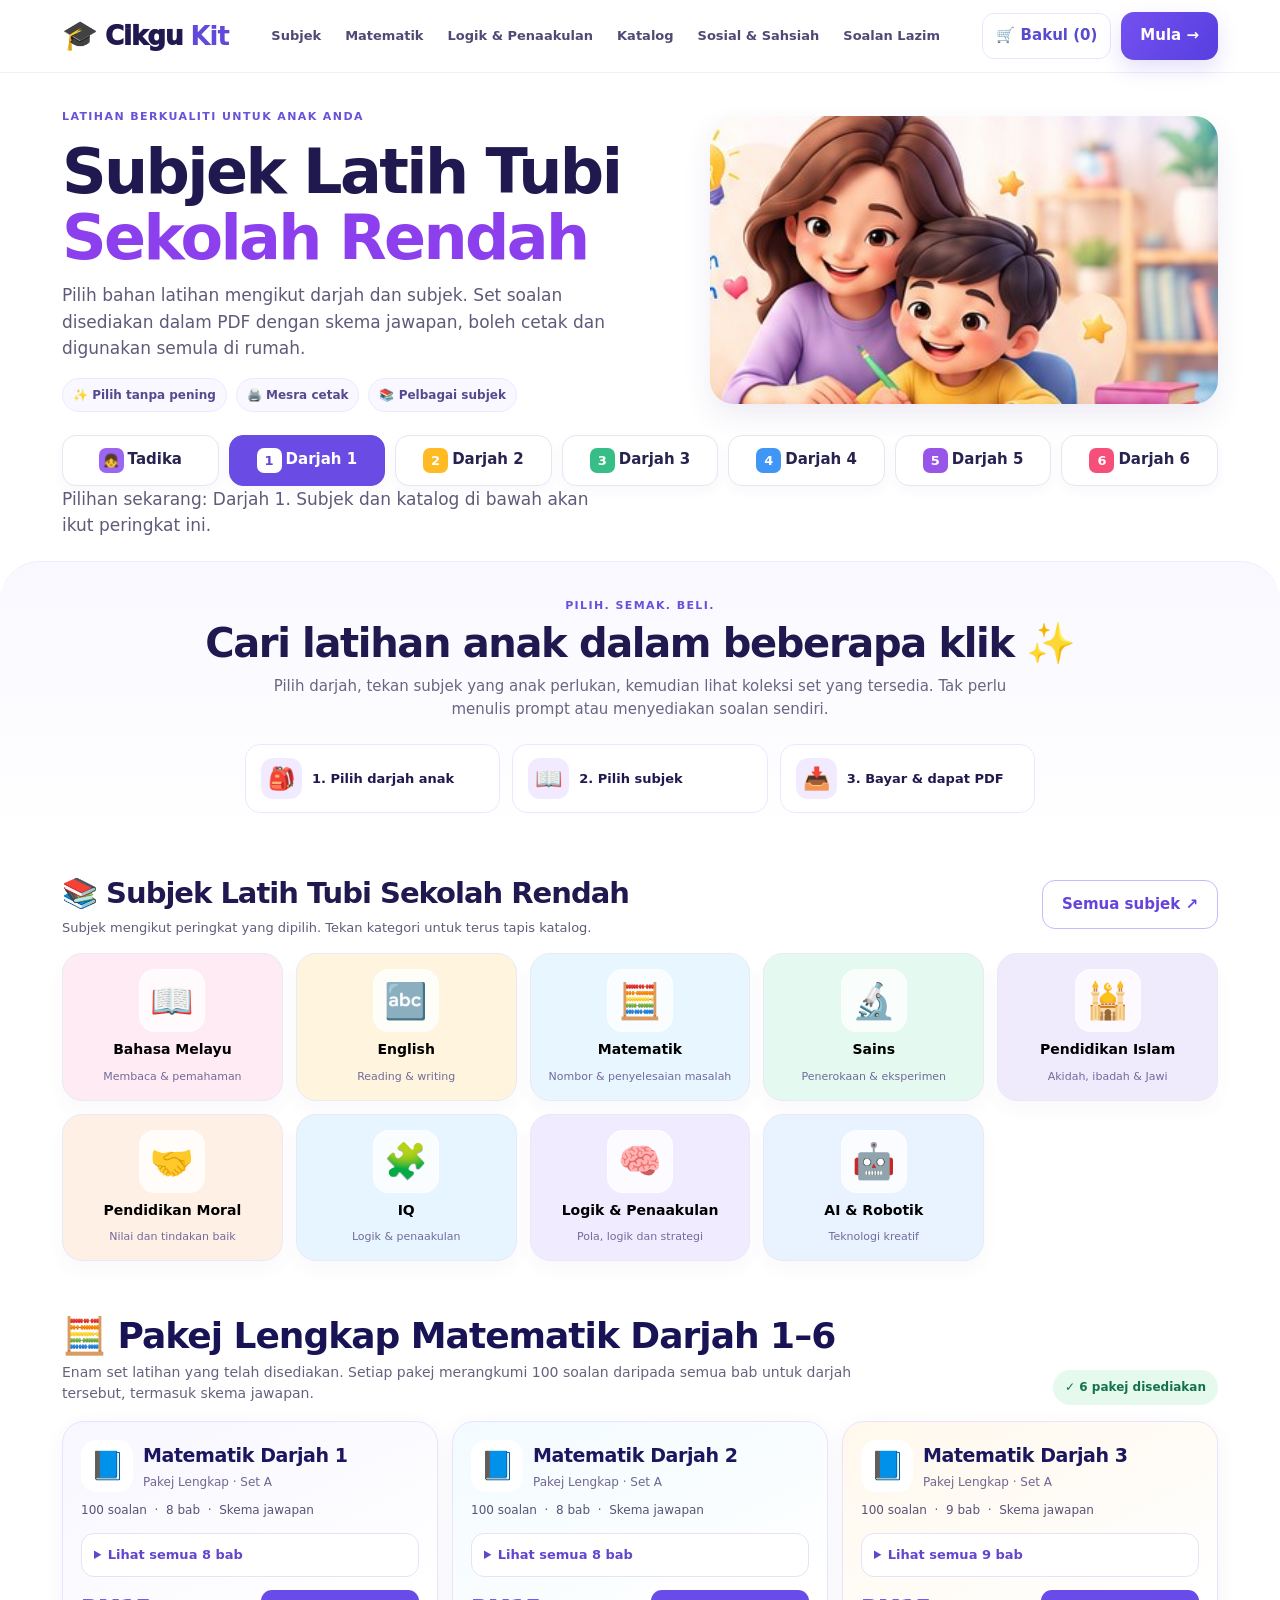
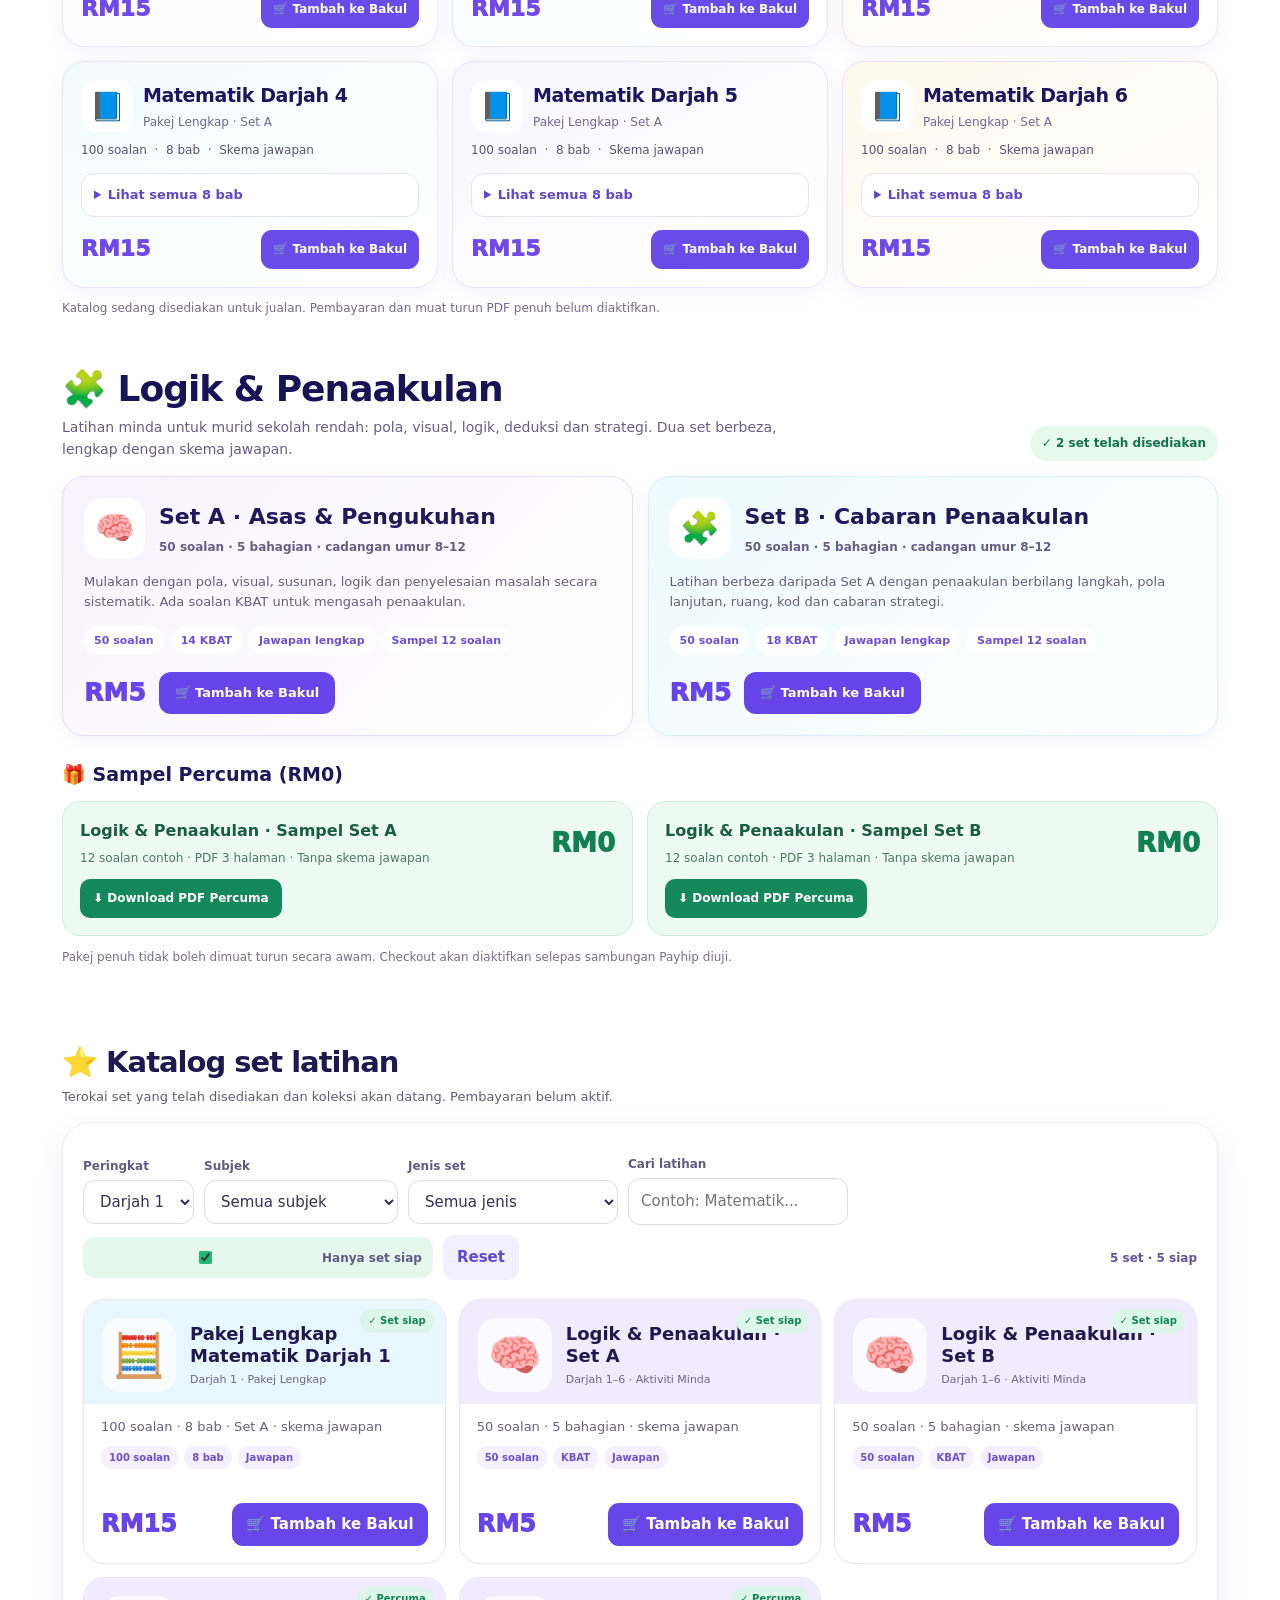
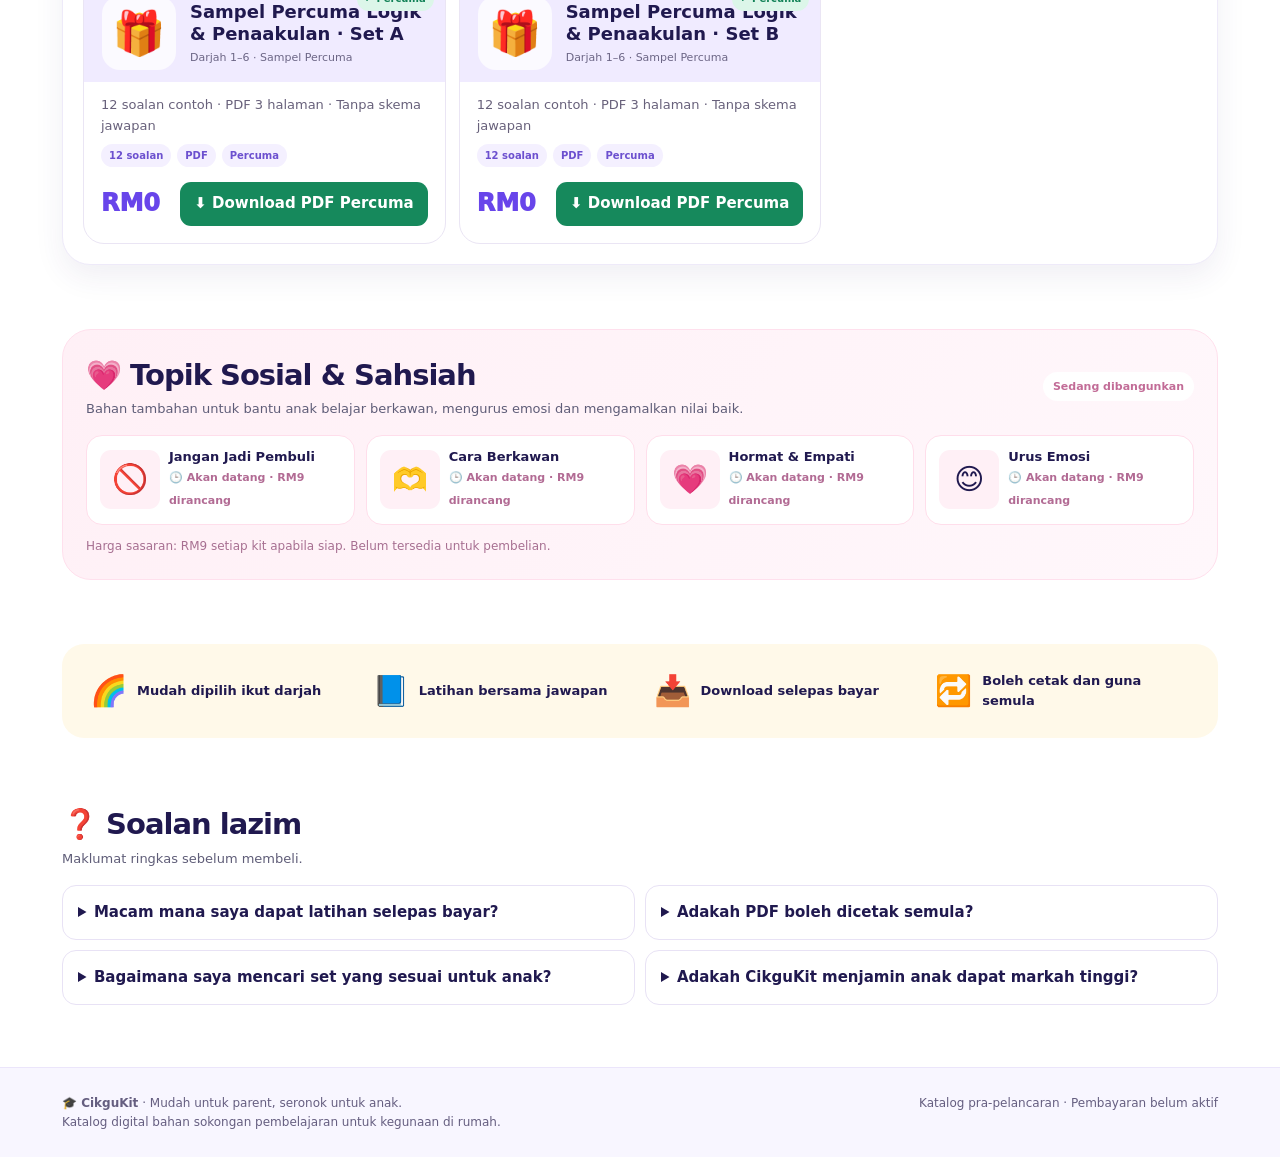
==== commit f61e730e: "Create functional CikguKit multi-product basket and standardize Add to Cart buttons" ====
--- a/index.html
+++ b/index.html
@@ -64,19 +64,48 @@
 .logic-free-price{font-size:26px;font-weight:950;color:#138052}
 .logic-free-download{display:inline-block;background:#16895c;color:white!important;text-decoration:none;padding:10px 13px;border-radius:10px;font-weight:850;font-size:12px}
 @media(max-width:680px){.logic-free-grid{grid-template-columns:1fr}}
+
+/* Bakul belian CikguKit */
+.navright .cartbutton{display:inline-flex;align-items:center;gap:5px;white-space:nowrap}
+.cart-overlay{display:none;position:fixed;inset:0;z-index:100;background:rgba(27,19,61,.55);justify-content:flex-end}
+.cart-overlay.open{display:flex}
+.cart-panel{width:min(100%,445px);height:100%;background:#fff;box-shadow:-16px 0 44px #17113f33;padding:0;display:flex;flex-direction:column;outline:0}
+.cart-heading{display:flex;align-items:center;justify-content:space-between;gap:12px;padding:22px;border-bottom:1px solid #ebe5f4}
+.cart-heading h2{margin:0;font-size:23px;color:#20194f}
+.cart-close{border:0;background:#f4f0ff;color:#593dc9;border-radius:12px;width:40px;height:40px;font-size:20px;font-weight:900;cursor:pointer}
+.cart-contents{padding:18px 21px;overflow-y:auto;flex:1}
+.cart-item{display:flex;align-items:start;gap:12px;padding:15px 0;border-bottom:1px solid #f0edf7}
+.cart-item-icon{width:44px;height:44px;border-radius:12px;background:#f2edff;display:grid;place-items:center;font-size:23px;flex-shrink:0}
+.cart-item-main{flex:1;min-width:0}
+.cart-item-name{font-weight:850;line-height:1.4;font-size:14px;color:#272054}
+.cart-item-sub{font-size:12px;color:#777087;margin-top:3px}
+.cart-item-right{text-align:right;white-space:nowrap}
+.cart-item-price{font-weight:900;color:#6540e4;font-size:16px}
+.cart-remove{display:block;margin-top:8px;background:none;border:0;text-decoration:underline;color:#985875;font-size:11px;padding:0 0 0 8px}
+.cart-empty{text-align:center;padding:62px 10px;color:#756c8c}
+.cart-empty .cart-emoji{font-size:48px;display:block;margin-bottom:12px}
+.cart-summary{border-top:1px solid #ece6f5;padding:21px;background:#fcfaff}
+.cart-total{display:flex;align-items:center;justify-content:space-between;font-weight:900;font-size:19px;margin-bottom:13px}
+.cart-total strong{font-size:27px;color:#6545e8}
+.cart-pay{display:block;width:100%;text-align:center;padding:12px;border:0;border-radius:12px;background:#ddd7e9;color:#645b77;font-size:14px;font-weight:850;cursor:not-allowed}
+.cart-pay-info{font-size:12px;color:#736a83;line-height:1.55;margin:12px 0 0}
+.cart-secondary{background:#fff;border:1px solid #dcd2ef;color:#6650c1;padding:10px 12px;border-radius:11px;font-weight:800;cursor:pointer;width:100%;margin-top:11px}
+.cart-clear{border:none;background:none;color:#8e6a87;font-size:12px;margin:9px 0 0;text-decoration:underline;padding:4px;cursor:pointer}
+@media(max-width:680px){.navright .cartbutton{display:inline-flex;font-size:12px;padding:8px}.cart-heading{padding:16px}.cart-contents{padding:12px 18px}.cart-summary{padding:17px}}
 </style></head><body>
-<nav class="nav"><div class="wrap navinner"><a class="brand" href="#top"><span class="logo">🎓</span>Cikgu<b>Kit</b></a><div class="navlinks"><a href="#subjek">Subjek</a><a href="#matematik">Matematik</a><a href="#logik">Logik &amp; Penaakulan</a><a href="#katalog">Katalog</a><a href="#sahsiah">Sosial & Sahsiah</a><a href="#faq">Soalan Lazim</a></div><div class="navright"><button class="cartbutton" id="cart" type="button">🛒 Bakul 0</button><a href="#subjek" class="btn primary">Mula →</a></div></div></nav>
+<nav class="nav"><div class="wrap navinner"><a class="brand" href="#top"><span class="logo">🎓</span>Cikgu<b>Kit</b></a><div class="navlinks"><a href="#subjek">Subjek</a><a href="#matematik">Matematik</a><a href="#logik">Logik &amp; Penaakulan</a><a href="#katalog">Katalog</a><a href="#sahsiah">Sosial & Sahsiah</a><a href="#faq">Soalan Lazim</a></div><div class="navright"><button class="cartbutton" id="cart" type="button" aria-label="Buka bakul belian, 0 produk">🛒 Bakul (0)</button><a href="#subjek" class="btn primary">Mula →</a></div></div></nav>
 <main id="top"><section class="hero"><div class="wrap"><div class="herogrid"><div><div class="eyebrow">Latihan berkualiti untuk anak anda</div><h1>Subjek Latih Tubi<br><em>Sekolah Rendah</em></h1><p>Pilih bahan latihan mengikut darjah dan subjek. Set soalan disediakan dalam PDF dengan skema jawapan, boleh cetak dan digunakan semula di rumah.</p><div class="tiny-benefits"><span>✨ Pilih tanpa pening</span><span>🖨️ Mesra cetak</span><span>📚 Pelbagai subjek</span></div></div><div class="hero-media"><img src="[data-uri]" alt="Ilustrasi ibu membantu anak belajar"></div></div><div class="gradegroup" id="gradegroup" aria-label="Pilih peringkat pembelajaran"></div><p class="selnote" id="gradehint">Pilih peringkat anak dahulu. Penapis katalog akan ikut pilihan ini.</p></div></section>
 <section class="intro"><div class="wrap center"><span class="eyebrow">Pilih. Semak. Beli.</span><h2 class="sectiontitle">Cari latihan anak dalam beberapa klik ✨</h2><p class="subtitle">Pilih darjah, tekan subjek yang anak perlukan, kemudian lihat koleksi set yang tersedia. Tak perlu menulis prompt atau menyediakan soalan sendiri.</p><div class="how"><div class="howitem"><span class="i">🎒</span>1. Pilih darjah anak</div><div class="howitem"><span class="i">📖</span>2. Pilih subjek</div><div class="howitem"><span class="i">📥</span>3. Bayar & dapat PDF</div></div></div></section>
 <section class="block" id="subjek"><div class="wrap"><div class="blocktitle"><div><h2>📚 Subjek Latih Tubi Sekolah Rendah</h2><p>Subjek mengikut peringkat yang dipilih. Tekan kategori untuk terus tapis katalog.</p></div><button class="btn outline" id="showAllSubj">Semua subjek ↗</button></div><div class="subjectgrid" id="subjectgrid"></div></div></section>
 <section class="math-section" id="matematik"><div class="wrap"><div class="math-header"><div><h2>🧮 Pakej Lengkap Matematik Darjah 1–6</h2><p>Enam set latihan yang telah disediakan. Setiap pakej merangkumi 100 soalan daripada semua bab untuk darjah tersebut, termasuk skema jawapan.</p></div><span class="math-ready">✓ 6 pakej disediakan</span></div><div class="math-grid" id="math-grid"></div><p class="math-note">Katalog sedang disediakan untuk jualan. Pembayaran dan muat turun PDF penuh belum diaktifkan.</p></div></section>
-<section class="logic-section" id="logik"><div class="wrap"><div class="logic-title"><div><h2>🧩 Logik &amp; Penaakulan</h2><p>Latihan minda untuk murid sekolah rendah: pola, visual, logik, deduksi dan strategi. Dua set berbeza, lengkap dengan skema jawapan.</p></div><span class="math-ready">✓ 2 set telah disediakan</span></div><div class="logic-grid"><article class="logic-card"><div class="logic-top"><span class="logic-emblem">🧠</span><div><h3>Set A · Asas &amp; Pengukuhan</h3><div class="logic-meta">50 soalan · 5 bahagian · cadangan umur 8–12</div></div></div><p>Mulakan dengan pola, visual, susunan, logik dan penyelesaian masalah secara sistematik. Ada soalan KBAT untuk mengasah penaakulan.</p><div class="logic-chips"><span>50 soalan</span><span>14 KBAT</span><span>Jawapan lengkap</span><span>Sampel 12 soalan</span></div><div class="logic-bottom"><span class="logic-price">RM5</span><button type="button" class="logic-preview" data-logic-buy="A">🛒 Beli Set Penuh RM5</button></div></article><article class="logic-card"><div class="logic-top"><span class="logic-emblem">🧩</span><div><h3>Set B · Cabaran Penaakulan</h3><div class="logic-meta">50 soalan · 5 bahagian · cadangan umur 8–12</div></div></div><p>Latihan berbeza daripada Set A dengan penaakulan berbilang langkah, pola lanjutan, ruang, kod dan cabaran strategi.</p><div class="logic-chips"><span>50 soalan</span><span>18 KBAT</span><span>Jawapan lengkap</span><span>Sampel 12 soalan</span></div><div class="logic-bottom"><span class="logic-price">RM5</span><button type="button" class="logic-preview" data-logic-buy="B">🛒 Beli Set Penuh RM5</button></div></article></div><h3 class="logic-free-title">🎁 Sampel Percuma (RM0)</h3><div class="logic-free-grid"><article class="logic-free-card"><div><h4>Logik &amp; Penaakulan · Sampel Set A</h4><p>12 soalan contoh · PDF 3 halaman · Tanpa skema jawapan</p></div><strong class="logic-free-price">RM0</strong><a class="logic-free-download" href="sampel/CikguKit_Logik_Penaakulan_SetA_Sampel_RM0.pdf" download="CikguKit_Logik_Penaakulan_SetA_Sampel_RM0.pdf">⬇ Download PDF Percuma</a></article><article class="logic-free-card"><div><h4>Logik &amp; Penaakulan · Sampel Set B</h4><p>12 soalan contoh · PDF 3 halaman · Tanpa skema jawapan</p></div><strong class="logic-free-price">RM0</strong><a class="logic-free-download" href="sampel/CikguKit_Logik_Penaakulan_SetB_Sampel_RM0.pdf" download="CikguKit_Logik_Penaakulan_SetB_Sampel_RM0.pdf">⬇ Download PDF Percuma</a></article></div><p class="logic-note">Pakej penuh tidak boleh dimuat turun secara awam. Checkout akan diaktifkan selepas sambungan Payhip diuji.</p></div></section>
+<section class="logic-section" id="logik"><div class="wrap"><div class="logic-title"><div><h2>🧩 Logik &amp; Penaakulan</h2><p>Latihan minda untuk murid sekolah rendah: pola, visual, logik, deduksi dan strategi. Dua set berbeza, lengkap dengan skema jawapan.</p></div><span class="math-ready">✓ 2 set telah disediakan</span></div><div class="logic-grid"><article class="logic-card"><div class="logic-top"><span class="logic-emblem">🧠</span><div><h3>Set A · Asas &amp; Pengukuhan</h3><div class="logic-meta">50 soalan · 5 bahagian · cadangan umur 8–12</div></div></div><p>Mulakan dengan pola, visual, susunan, logik dan penyelesaian masalah secara sistematik. Ada soalan KBAT untuk mengasah penaakulan.</p><div class="logic-chips"><span>50 soalan</span><span>14 KBAT</span><span>Jawapan lengkap</span><span>Sampel 12 soalan</span></div><div class="logic-bottom"><span class="logic-price">RM5</span><button type="button" class="logic-preview" data-add-product="logic-A">🛒 Tambah ke Bakul</button></div></article><article class="logic-card"><div class="logic-top"><span class="logic-emblem">🧩</span><div><h3>Set B · Cabaran Penaakulan</h3><div class="logic-meta">50 soalan · 5 bahagian · cadangan umur 8–12</div></div></div><p>Latihan berbeza daripada Set A dengan penaakulan berbilang langkah, pola lanjutan, ruang, kod dan cabaran strategi.</p><div class="logic-chips"><span>50 soalan</span><span>18 KBAT</span><span>Jawapan lengkap</span><span>Sampel 12 soalan</span></div><div class="logic-bottom"><span class="logic-price">RM5</span><button type="button" class="logic-preview" data-add-product="logic-B">🛒 Tambah ke Bakul</button></div></article></div><h3 class="logic-free-title">🎁 Sampel Percuma (RM0)</h3><div class="logic-free-grid"><article class="logic-free-card"><div><h4>Logik &amp; Penaakulan · Sampel Set A</h4><p>12 soalan contoh · PDF 3 halaman · Tanpa skema jawapan</p></div><strong class="logic-free-price">RM0</strong><a class="logic-free-download" href="sampel/CikguKit_Logik_Penaakulan_SetA_Sampel_RM0.pdf" download="CikguKit_Logik_Penaakulan_SetA_Sampel_RM0.pdf">⬇ Download PDF Percuma</a></article><article class="logic-free-card"><div><h4>Logik &amp; Penaakulan · Sampel Set B</h4><p>12 soalan contoh · PDF 3 halaman · Tanpa skema jawapan</p></div><strong class="logic-free-price">RM0</strong><a class="logic-free-download" href="sampel/CikguKit_Logik_Penaakulan_SetB_Sampel_RM0.pdf" download="CikguKit_Logik_Penaakulan_SetB_Sampel_RM0.pdf">⬇ Download PDF Percuma</a></article></div><p class="logic-note">Pakej penuh tidak boleh dimuat turun secara awam. Checkout akan diaktifkan selepas sambungan Payhip diuji.</p></div></section>
 <section class="block" id="katalog"><div class="wrap"><div class="blocktitle"><div><h2>⭐ Katalog set latihan</h2><p>Terokai set yang telah disediakan dan koleksi akan datang. Pembayaran belum aktif.</p></div></div><div class="catalog-area"><div class="filters"><div class="field"><label for="gradeFilter">Peringkat</label><select id="gradeFilter"></select></div><div class="field"><label for="subjectFilter">Subjek</label><select id="subjectFilter"></select></div><div class="field"><label for="typeFilter">Jenis set</label><select id="typeFilter"><option value="all">Semua jenis</option><option value="Lengkap">Pakej lengkap</option><option value="Topikal">Topikal</option><option value="Sampel">Sampel Percuma RM0</option><option value="Ujian">Set ujian</option></select></div><div class="field"><label for="searchFilter">Cari latihan</label><input id="searchFilter" placeholder="Contoh: Matematik..." type="search"></div><label class="availablefilter"><input type="checkbox" id="availableOnly" checked> Hanya set siap</label><button id="clearFilters" class="clear" type="button">Reset</button><span id="catalogCount" class="catalogmeta"></span></div><div class="cataloggrid" id="cataloggrid"></div><div id="noResults" class="empty hidden">🧸 Belum ada set tersedia untuk pilihan ini. Cuba subjek lain atau nyah tanda “Hanya produk tersedia” untuk meneroka koleksi yang sedang disediakan.</div></div></div></section>
 <section class="block" id="sahsiah"><div class="wrap"><div class="sahsiah"><div class="blocktitle"><div><h2>💗 Topik Sosial & Sahsiah</h2><p>Bahan tambahan untuk bantu anak belajar berkawan, mengurus emosi dan mengamalkan nilai baik.</p></div><span class="tag" style="background:#fff;color:#c26c97">Sedang dibangunkan</span></div><div class="sahsiahcards" id="sahsiahcards"></div><p style="color:#a76f91;font-size:12px;margin:12px 0 0">Harga sasaran: RM9 setiap kit apabila siap. Belum tersedia untuk pembelian.</p></div></div></section>
 <section class="block"><div class="wrap"><div class="benefitrow"><div class="benefit"><span>🌈</span>Mudah dipilih ikut darjah</div><div class="benefit"><span>📘</span>Latihan bersama jawapan</div><div class="benefit"><span>📥</span>Download selepas bayar</div><div class="benefit"><span>🔁</span>Boleh cetak dan guna semula</div></div></div></section>
 <section class="block" id="faq"><div class="wrap"><div class="blocktitle"><div><h2>❓ Soalan lazim</h2><p>Maklumat ringkas sebelum membeli.</p></div></div><div class="faqgrid"><details><summary>Macam mana saya dapat latihan selepas bayar?</summary><p>Apabila checkout Payhip diaktifkan, pelanggan akan dapat pautan download PDF selepas bayaran berjaya, bersama email pengesahan. Checkout sebenar belum disambung dalam prototype ini.</p></details><details><summary>Adakah PDF boleh dicetak semula?</summary><p>Ya, untuk kegunaan peribadi dan keluarga seperti yang dinyatakan dalam lesen produk. Tidak dibenarkan menjual atau mengedarkan semula fail.</p></details><details><summary>Bagaimana saya mencari set yang sesuai untuk anak?</summary><p>Koleksi CikguKit disusun mengikut darjah dan subjek. Pilih peringkat anak, kemudian gunakan penapis “Hanya produk tersedia” untuk melihat pakej yang boleh dibeli.</p></details><details><summary>Adakah CikguKit menjamin anak dapat markah tinggi?</summary><p>Tidak. Latihan membantu ulang kaji dan mengukuhkan kemahiran, tetapi pencapaian bergantung pada tahap anak, bimbingan dan latihan berterusan. CikguKit bukan bahan rasmi KPM.</p></details></div></div></section>
 </main><footer class="footer"><div class="wrap footgrid"><div><b>🎓 CikguKit</b> · Mudah untuk parent, seronok untuk anak.<div>Katalog digital bahan sokongan pembelajaran untuk kegunaan di rumah.</div></div><div>Katalog pra-pelancaran · Pembayaran belum aktif</div></div></footer>
 <div class="dialog-bg" id="dialogBg" role="presentation"><div class="dialog" role="dialog" aria-modal="true" aria-labelledby="dialogTitle"><div class="dhead"><h3 id="dialogTitle">Sampel Matematik Darjah 1</h3><button class="iconclose" id="closeDialog" aria-label="Tutup" type="button">✕</button></div><div class="dcontent"><img src="[data-uri]" alt="Sampel satu halaman soalan CikguKit"><div><h4>Matematik Darjah 1: Set Lengkap A</h4><div class="pills"><span>100 soalan</span><span>8 bab</span><span>PDF A4</span><span>Jawapan di hujung</span></div><p>Ini hanya contoh halaman latihan supaya ibu bapa boleh melihat gaya soalan dan susun atur sebelum membeli.</p><p><b>RM15</b> untuk satu fail PDF lengkap. Boleh digunakan semula bagi latihan di rumah.</p><div class="note">Fail penuh hanya akan dihantar selepas pembayaran disahkan apabila checkout aktif. Demo ini tidak menerima bayaran.</div><div style="margin-top:13px;display:flex;gap:8px;flex-wrap:wrap"><button class="btn orange" id="buyDialog" type="button">Beli RM15 (belum aktif)</button><button class="btn outline" id="closeDialog2" type="button">Tutup</button></div></div></div></div></div><div class="toast" id="toast" role="status" aria-live="polite"></div>
+<div id="cartOverlay" class="cart-overlay" aria-hidden="true"><aside class="cart-panel" id="cartPanel" role="dialog" aria-modal="true" aria-labelledby="cartTitle" tabindex="-1"><header class="cart-heading"><h2 id="cartTitle">🛒 Bakul Belian CikguKit</h2><button id="closeCart" type="button" class="cart-close" aria-label="Tutup bakul">×</button></header><div class="cart-contents" id="cartItems"></div><div class="cart-summary"><div class="cart-total"><span>Jumlah</span><strong id="cartTotal">RM0</strong></div><button class="cart-pay" type="button" disabled aria-disabled="true">Teruskan ke Bayaran (Belum Aktif)</button><p class="cart-pay-info">Bakul boleh digunakan untuk pilih beberapa produk. Pembayaran masih belum disambungkan. Nanti selepas Payhip aktif, fail PDF akan dihantar secara automatik selepas bayaran berjaya.</p><button id="continueShopping" type="button" class="cart-secondary">← Sambung memilih</button><div style="text-align:center"><button id="clearCart" type="button" class="cart-clear">Kosongkan bakul</button></div></div></aside></div>
 <script>
 // MASUKKAN URL PRODUK PAYHIP YANG SEBENAR SELEPAS PEMBAYARAN DIUJI.
 window.CIKGUKIT_CONFIG = { payhipProductUrl: '' };
@@ -121,22 +150,26 @@
 function gradeHTML(g,i){return `<button type="button" class="grade ${i===0?'':`g${i}`} ${g===grade?'sel':''}" data-grade="${g}" style="--g:${['#9b67f2','#ff5274','#ffba24','#37be86','#3f96f5','#9856e9','#f54f7a'][i]}"><strong>${i===0?'👧':i}</strong>${g}</button>`}
 function renderGrades(){$('gradegroup').innerHTML=grades.map(gradeHTML).join('');$('gradeFilter').innerHTML=grades.map(g=>`<option ${g===grade?'selected':''}>${g}</option>`).join('');$('gradehint').textContent=`Pilihan sekarang: ${grade}. Subjek dan katalog di bawah akan ikut peringkat ini.`;}
 function renderSubjects(){const list=validSubjects(grade);if(!list.includes(subject))subject='Semua';$('subjectgrid').innerHTML=list.map(s=>{const m=subjectMeta[s];return `<button type="button" class="subject ${subject===s?'selected':''}" data-subject="${s}" style="--bg:${m.bg}"><span class="ico">${m.emoji}</span><b>${s}</b><small>${m.label}</small></button>`}).join('');$('subjectFilter').innerHTML=['Semua',...list].map(s=>`<option value="${s}" ${s===subject?'selected':''}>${s==='Semua'?'Semua subjek':s}</option>`).join('')}
-function productCard(p){const m=subjectMeta[p.subject]||subjectMeta['Matematik'];const ready=p.status==='ready';const isLogic=!!p.crossGrade;const free=!!p.freeSample;const detail=free?p.description:isLogic?'50 soalan · 5 bahagian · skema jawapan':p.description;const pills=free?'<span>12 soalan</span><span>PDF</span><span>Percuma</span>':isLogic?'<span>50 soalan</span><span>KBAT</span><span>Jawapan</span>':ready?`<span>100 soalan</span><span>${MATH_TOPICS[p.grade]?.length||8} bab</span><span>Jawapan</span>`:'<span>Sedang disediakan</span>';const button=free?`<a href="${p.sampleUrl}" download="CikguKit_Logik_Penaakulan_Set${p.id.endsWith('-A')?'A':'B'}_Sampel_RM0.pdf" class="action" style="text-decoration:none;background:#16895c">⬇ Download PDF</a>`:isLogic?`<button type="button" data-logic-buy="${p.id.endsWith('-A')?'A':'B'}" class="action">🛒 Beli RM5</button>`:ready?`<button type="button" data-action="math-topics" data-grade="${p.grade}" class="action">Lihat semua bab →</button>`:'<button type="button" class="action futurebtn" disabled>Akan datang</button>';return `<article class="product"><div class="product-top" style="--bg:${m.bg}"><div class="prodemoji">${free?'🎁':m.emoji}</div><div><h3 class="prodname">${p.title}</h3><div class="prodsub">${isLogic?(free?'Darjah 1–6 · Sampel Percuma':'Darjah 1–6 · Aktiviti Minda'):p.grade+' · '+(p.type==='Lengkap'?'Pakej Lengkap':p.type==='Ujian'?'Set Ujian':'Topikal')}</div></div><span class="status ${ready?'live':''}">${free?'✓ Percuma':ready?'✓ Set siap':'Akan datang'}</span></div><div class="productbody"><p>${detail}</p><div class="pills">${pills}</div><div class="price-row"><div class="${ready?'prodprice':'future'}">${ready?'RM'+p.price:'Belum dijual'}</div>${button}</div></div></article>`}
+function productCard(p){
+ const m=subjectMeta[p.subject]||subjectMeta['Matematik'];
+ const ready=p.status==='ready', isLogic=!!p.crossGrade, free=!!p.freeSample;
+ const detail=free?p.description:isLogic?'50 soalan · 5 bahagian · skema jawapan':p.description;
+ const pills=free?'<span>12 soalan</span><span>PDF</span><span>Percuma</span>':isLogic?'<span>50 soalan</span><span>KBAT</span><span>Jawapan</span>':ready?`<span>100 soalan</span><span>${MATH_TOPICS[p.grade]?.length||8} bab</span><span>Jawapan</span>`:'<span>Sedang disediakan</span>';
+ const button=free?`<a href="${p.sampleUrl}" download="CikguKit_Logik_Penaakulan_Set${p.id.endsWith('-A')?'A':'B'}_Sampel_RM0.pdf" class="action" style="text-decoration:none;background:#16895c">⬇ Download PDF Percuma</a>`:ready?`<button type="button" data-add-product="${p.id}" class="action">🛒 Tambah ke Bakul</button>`:'<button type="button" class="action futurebtn" disabled>Akan datang</button>';
+ return `<article class="product"><div class="product-top" style="--bg:${m.bg}"><div class="prodemoji">${free?'🎁':m.emoji}</div><div><h3 class="prodname">${p.title}</h3><div class="prodsub">${isLogic?(free?'Darjah 1–6 · Sampel Percuma':'Darjah 1–6 · Aktiviti Minda'):p.grade+' · '+(p.type==='Lengkap'?'Pakej Lengkap':p.type==='Ujian'?'Set Ujian':'Topikal')}</div></div><span class="status ${ready?'live':''}">${free?'✓ Percuma':ready?'✓ Set siap':'Akan datang'}</span></div><div class="productbody"><p>${detail}</p><div class="pills">${pills}</div><div class="price-row"><div class="${ready?'prodprice':'future'}">${ready?'RM'+p.price:'Belum dijual'}</div>${button}</div></div></article>`;
+}
 function renderCatalog(){const type=$('typeFilter').value,term=$('searchFilter').value.trim().toLowerCase();let all=PRODUCTS.filter(p=>(p.grade===grade||p.crossGrade)&&(subject==='Semua'||p.subject===subject)&&(type==='all'||p.type===type)&&(!$('availableOnly').checked||p.status==='ready')&&(!term||`${p.title} ${p.description}`.toLowerCase().includes(term)));all.sort((a,b)=>(a.status==='ready'?-1:1)-(b.status==='ready'?-1:1));$('catalogCount').textContent=`${all.length} set · ${all.filter(p=>p.status==='ready').length} siap`;const shown=all.slice(0,12);$('cataloggrid').innerHTML=shown.map(productCard).join('');$('noResults').classList.toggle('hidden',all.length>0);}
 function sync(){renderGrades();renderSubjects();renderCatalog()}
 
 function renderMathCollection(){
  $('math-grid').innerHTML=Object.entries(MATH_TOPICS).map(([g,chapters])=>{
    const num=g.replace('Darjah ','');
-   return `<article class="math-pack" id="math-${num}"><div class="pack-head"><span class="pack-icon">📘</span><div><h3>Matematik ${g}</h3><div class="pack-sub">Pakej Lengkap · Set A</div></div></div><div class="pack-facts">100 soalan &nbsp;·&nbsp; ${chapters.length} bab &nbsp;·&nbsp; Skema jawapan</div><details id="math-topics-${num}"><summary>Lihat semua ${chapters.length} bab</summary><ol class="chapter-list">${chapters.map(t=>`<li>${t}</li>`).join('')}</ol></details><div class="pack-bottom"><span class="pack-price">RM15</span><button type="button" data-math-grade="${g}">Lihat dalam katalog →</button></div></article>`;
+   return `<article class="math-pack" id="math-${num}"><div class="pack-head"><span class="pack-icon">📘</span><div><h3>Matematik ${g}</h3><div class="pack-sub">Pakej Lengkap · Set A</div></div></div><div class="pack-facts">100 soalan &nbsp;·&nbsp; ${chapters.length} bab &nbsp;·&nbsp; Skema jawapan</div><details id="math-topics-${num}"><summary>Lihat semua ${chapters.length} bab</summary><ol class="chapter-list">${chapters.map(t=>`<li>${t}</li>`).join('')}</ol></details><div class="pack-bottom"><span class="pack-price">RM15</span><button type="button" data-add-product="p-${g}-Matematik">🛒 Tambah ke Bakul</button></div></article>`;
  }).join('');
 }
 renderMathCollection();
 $('math-grid').addEventListener('click',e=>{
-  const btn=e.target.closest('[data-math-grade]');if(!btn)return;
-  grade=btn.dataset.mathGrade;subject='Matematik';
-  $('availableOnly').checked=true;$('typeFilter').value='Lengkap';$('searchFilter').value='';
-  sync();$('katalog').scrollIntoView({behavior:'smooth',block:'start'});
+ const btn=e.target.closest('[data-add-product]');if(btn)addToCart(btn.dataset.addProduct);
 });
 
 $('gradegroup').addEventListener('click',e=>{const b=e.target.closest('[data-grade]');if(!b)return;grade=b.dataset.grade;subject='Semua';$('typeFilter').value='all';$('searchFilter').value='';sync();});
@@ -150,10 +183,64 @@
 function closeSample(){$('dialogBg').classList.remove('open');document.body.style.overflow=''}
 $('closeDialog').addEventListener('click',closeSample);$('closeDialog2').addEventListener('click',closeSample);$('dialogBg').addEventListener('click',e=>{if(e.target===$('dialogBg'))closeSample()});window.addEventListener('keydown',e=>{if(e.key==='Escape')closeSample()});
 function checkout(){const url=String(window.CIKGUKIT_CONFIG?.payhipProductUrl||'').trim();if(/^https:\/\/payhip\.com\//i.test(url))window.location.href=url;else toast('Demo: Checkout belum aktif. Tambah URL produk Payhip selepas pembayaran dan download diuji.');}
-$('buyDialog').addEventListener('click',checkout);$('cart').addEventListener('click',()=>toast('Bakul belum aktif. Selepas produk Payhip diterbitkan, parent boleh membeli dari laman ini.'));
-function notifyLogicPurchase(set){toast('Set '+set+' berharga RM5. Pembayaran belum diaktifkan. Pembelian dan muat turun fail penuh akan dibuka selepas Payhip disambungkan.');}
-$('logik').addEventListener('click',e=>{const btn=e.target.closest('[data-logic-buy]');if(btn)notifyLogicPurchase(btn.dataset.logicBuy);});
-$('cataloggrid').addEventListener('click',e=>{const buy=e.target.closest('[data-logic-buy]');if(buy){notifyLogicPurchase(buy.dataset.logicBuy);return;}const btn=e.target.closest('[data-action="math-topics"]');if(!btn)return;const num=btn.dataset.grade.replace('Darjah ','');const panel=$('math-topics-'+num);if(panel)panel.open=true;$('math-'+num).scrollIntoView({behavior:'smooth',block:'center'})});
+$('buyDialog').addEventListener('click',checkout);$('cart').addEventListener('click',openCart);
+$('logik').addEventListener('click',e=>{
+ const btn=e.target.closest('[data-add-product]');if(btn)addToCart(btn.dataset.addProduct);
+});
+$('cataloggrid').addEventListener('click',e=>{
+ const btn=e.target.closest('[data-add-product]');if(btn)addToCart(btn.dataset.addProduct);
+});
 $('sahsiahcards').innerHTML=[['🚫','Jangan Jadi Pembuli'],['🫶','Cara Berkawan'],['💗','Hormat & Empati'],['😊','Urus Emosi']].map(([i,n])=>`<div class="sahsiahcard"><span class="pic">${i}</span><div><b>${n}</b><small>🕒 Akan datang · RM9 dirancang</small></div></div>`).join('');
+
+/* Bakul produk berbayar: satu salinan untuk setiap fail digital. */
+const CART_KEY='cikgukit-bakul-v1';
+const CART_PRODUCTS=new Map(PRODUCTS.filter(p=>p.status==='ready'&&Number(p.price)>0).map(p=>[p.id,p]));
+let cartIds=[];
+try{
+ const rawIds=JSON.parse(localStorage.getItem(CART_KEY)||'[]');
+ if(Array.isArray(rawIds))cartIds=[...new Set(rawIds.filter(id=>typeof id==='string'&&CART_PRODUCTS.has(id)))];
+}catch(err){cartIds=[];}
+function saveCart(){
+ try{localStorage.setItem(CART_KEY,JSON.stringify(cartIds))}catch(err){}
+}
+function cartMoney(value){return 'RM'+Number(value).toFixed(2).replace(/\.00$/,'');}
+function renderCart(){
+ $('cart').textContent='🛒 Bakul ('+cartIds.length+')';
+ $('cart').setAttribute('aria-label','Buka bakul belian, '+cartIds.length+' produk');
+ const total=cartIds.reduce((sum,id)=>sum+Number(CART_PRODUCTS.get(id)?.price||0),0);
+ $('cartTotal').textContent=cartMoney(total);
+ if(!cartIds.length){$('cartItems').innerHTML='<div class="cart-empty"><span class="cart-emoji">🛍️</span><strong>Bakul masih kosong</strong><p>Pilih pakej Matematik atau Logik & Penaakulan untuk mula.</p></div>';return;}
+ $('cartItems').innerHTML=cartIds.map(id=>{
+  const p=CART_PRODUCTS.get(id);if(!p)return '';
+  const isLogic=p.subject==='Logik & Penaakulan';
+  return '<div class="cart-item"><span class="cart-item-icon">'+(isLogic?'🧩':'🧮')+'</span><div class="cart-item-main"><div class="cart-item-name">'+p.title+'</div><div class="cart-item-sub">'+(isLogic?'50 soalan · Set '+id.slice(-1):'100 soalan · '+p.grade)+'</div></div><div class="cart-item-right"><div class="cart-item-price">'+cartMoney(p.price)+'</div><button type="button" class="cart-remove" data-cart-remove="'+id+'">Buang</button></div></div>';
+ }).join('');
+}
+function addToCart(id){
+ const p=CART_PRODUCTS.get(id);
+ if(!p){toast('Set ini belum tersedia untuk dimasukkan ke bakul.');return;}
+ if(cartIds.includes(id)){toast(p.title+' sudah ada dalam bakul.');openCart();return;}
+ cartIds.push(id);saveCart();renderCart();
+ toast('✓ '+p.title+' dimasukkan ke bakul. ('+cartIds.length+' produk)');
+}
+function openCart(){
+ renderCart();$('cartOverlay').classList.add('open');$('cartOverlay').setAttribute('aria-hidden','false');
+ document.body.style.overflow='hidden';$('closeCart').focus();
+}
+function closeCart(){
+ $('cartOverlay').classList.remove('open');$('cartOverlay').setAttribute('aria-hidden','true');
+ document.body.style.overflow='';$('cart').focus();
+}
+$('closeCart').addEventListener('click',closeCart);
+$('continueShopping').addEventListener('click',closeCart);
+$('cartOverlay').addEventListener('click',e=>{if(e.target===$('cartOverlay'))closeCart()});
+$('cartItems').addEventListener('click',e=>{
+ const b=e.target.closest('[data-cart-remove]');if(!b)return;
+ cartIds=cartIds.filter(id=>id!==b.dataset.cartRemove);saveCart();renderCart();
+});
+$('clearCart').addEventListener('click',()=>{cartIds=[];saveCart();renderCart();});
+window.addEventListener('keydown',e=>{if(e.key==='Escape'&&$('cartOverlay').classList.contains('open'))closeCart();});
+renderCart();
+
 sync();
 </script></body></html>
